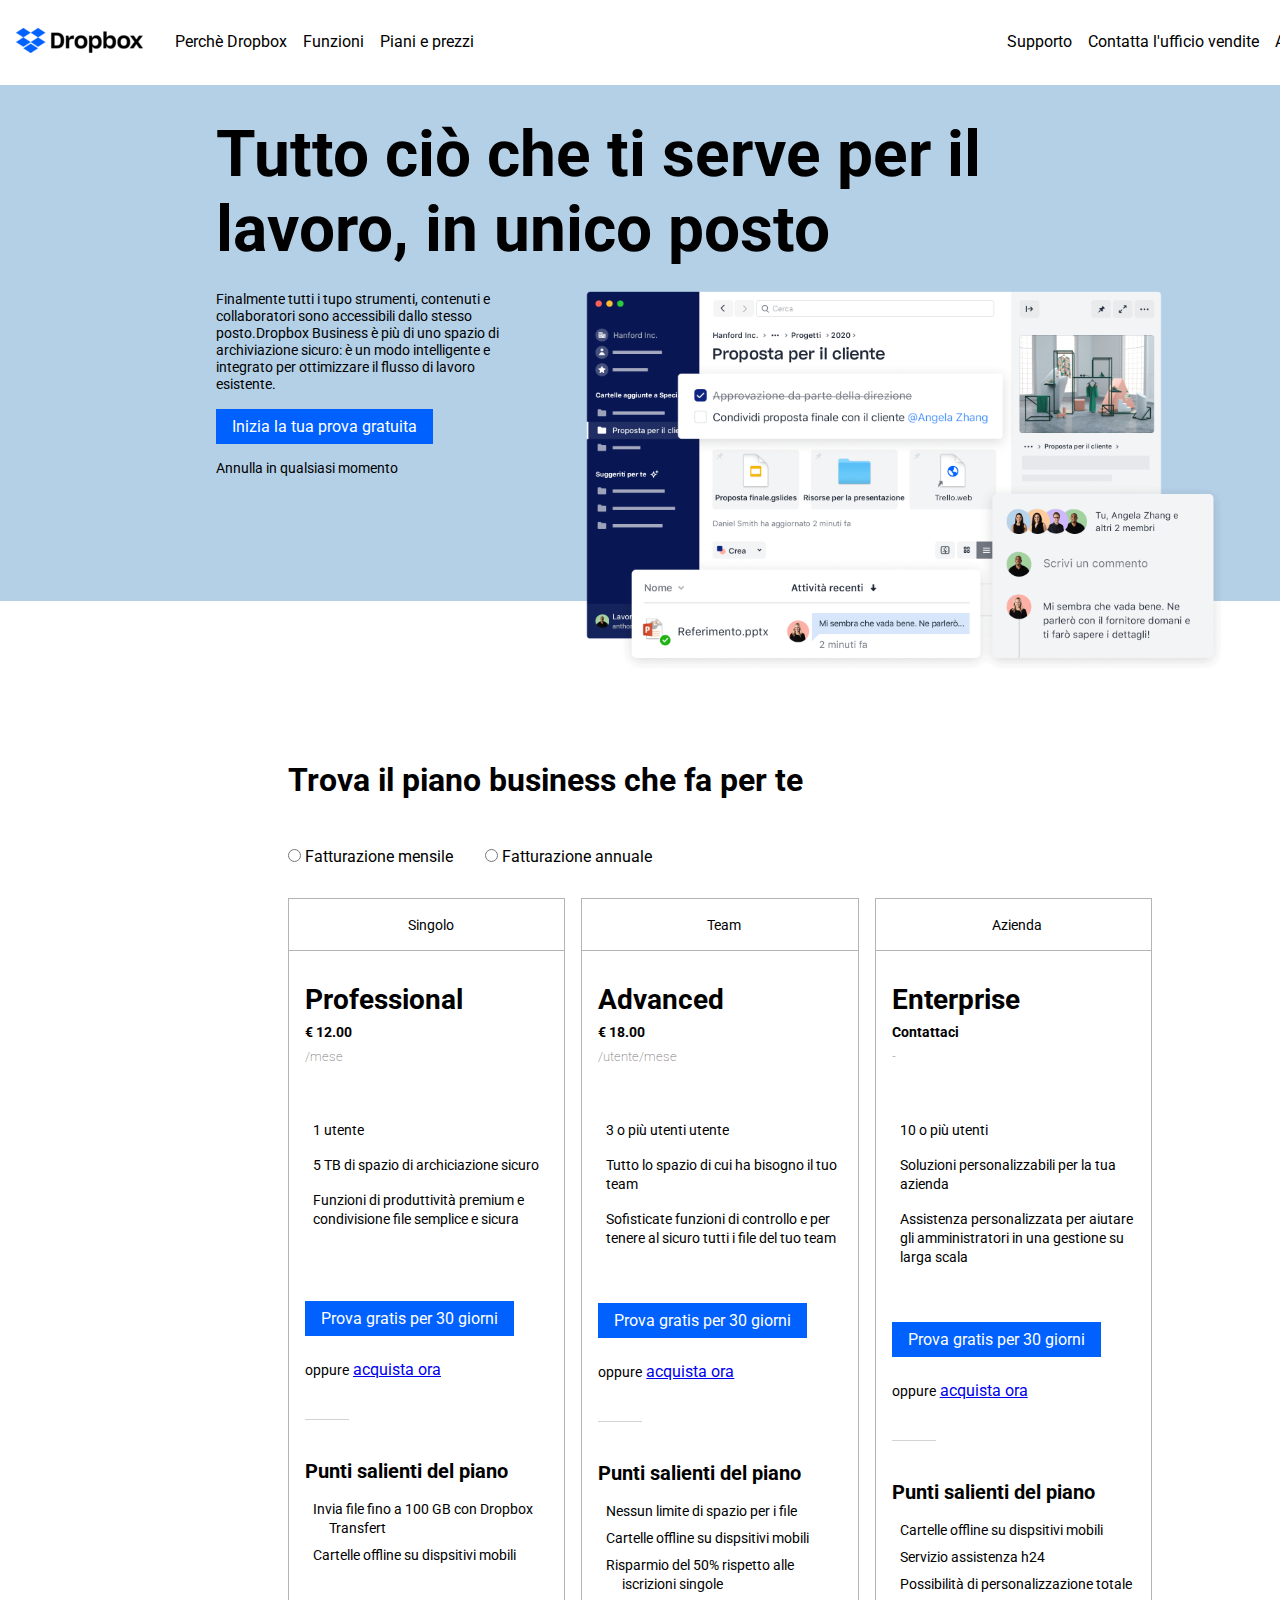
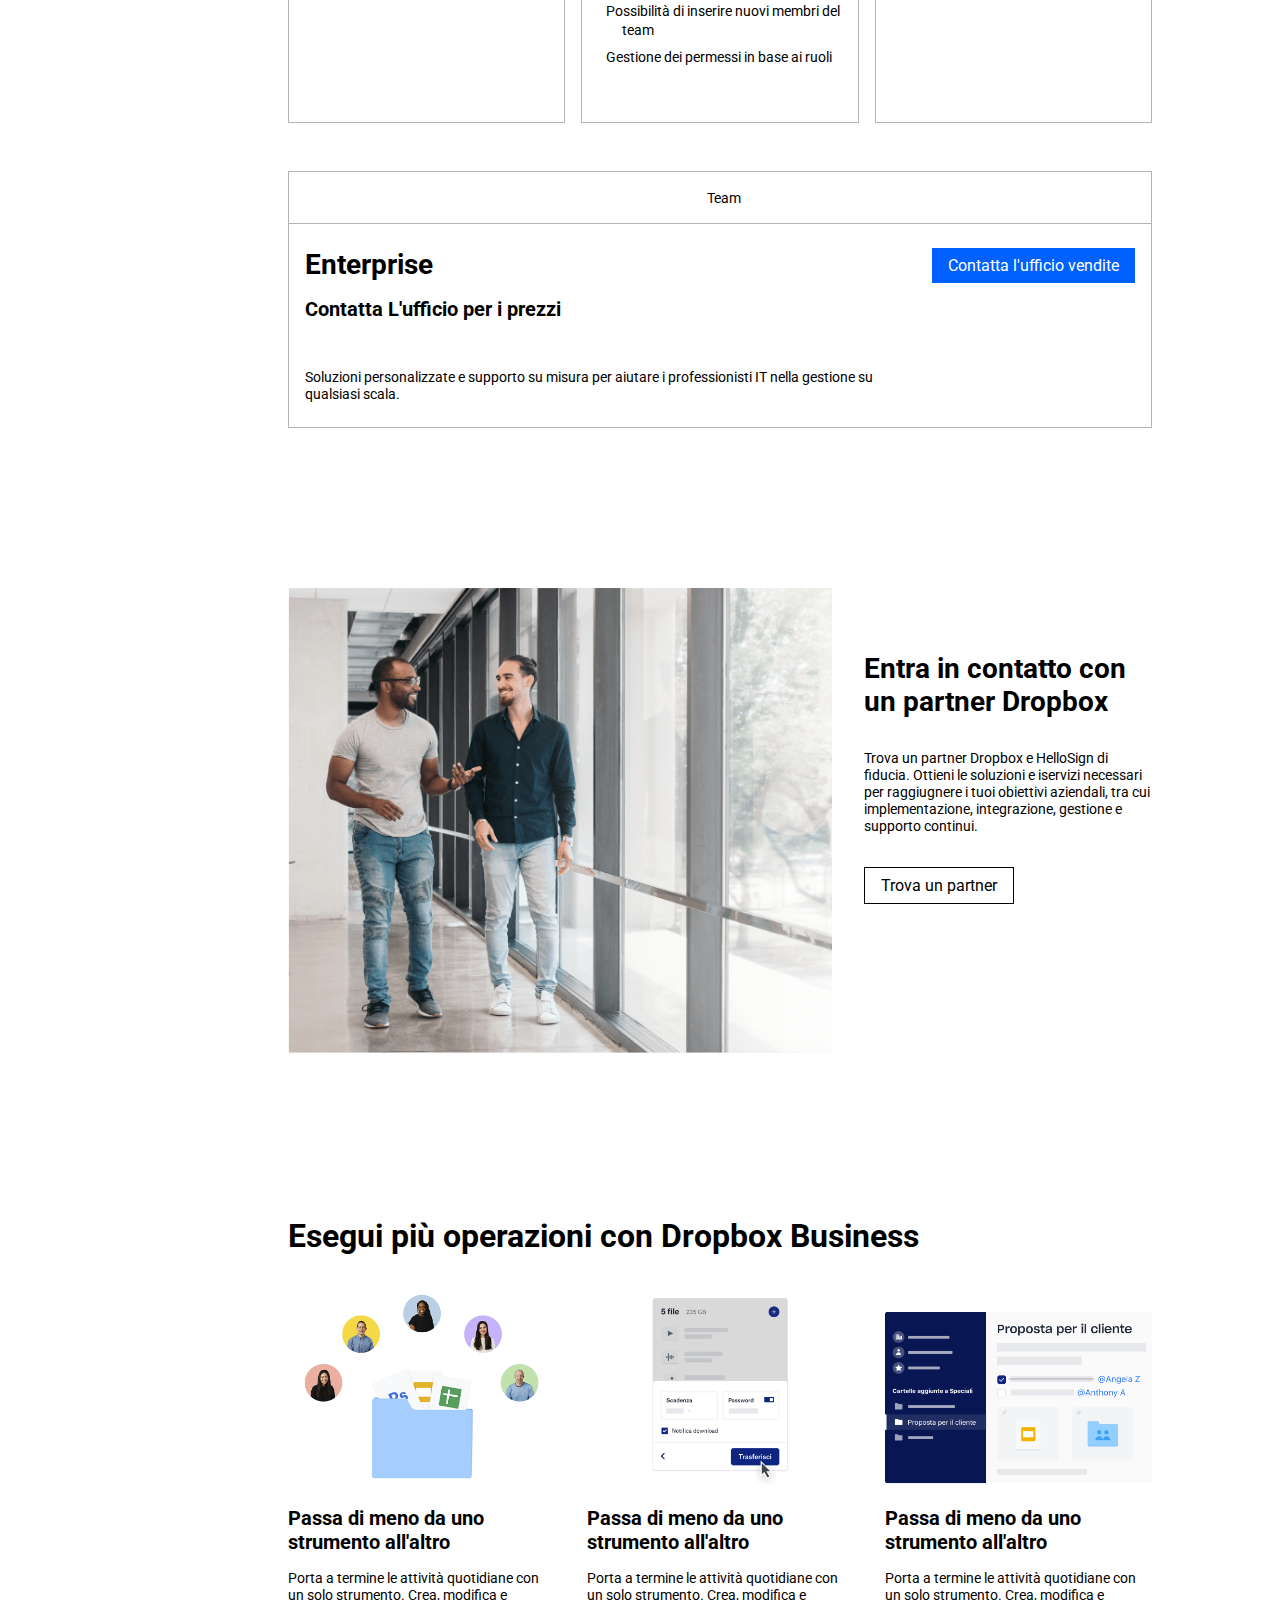
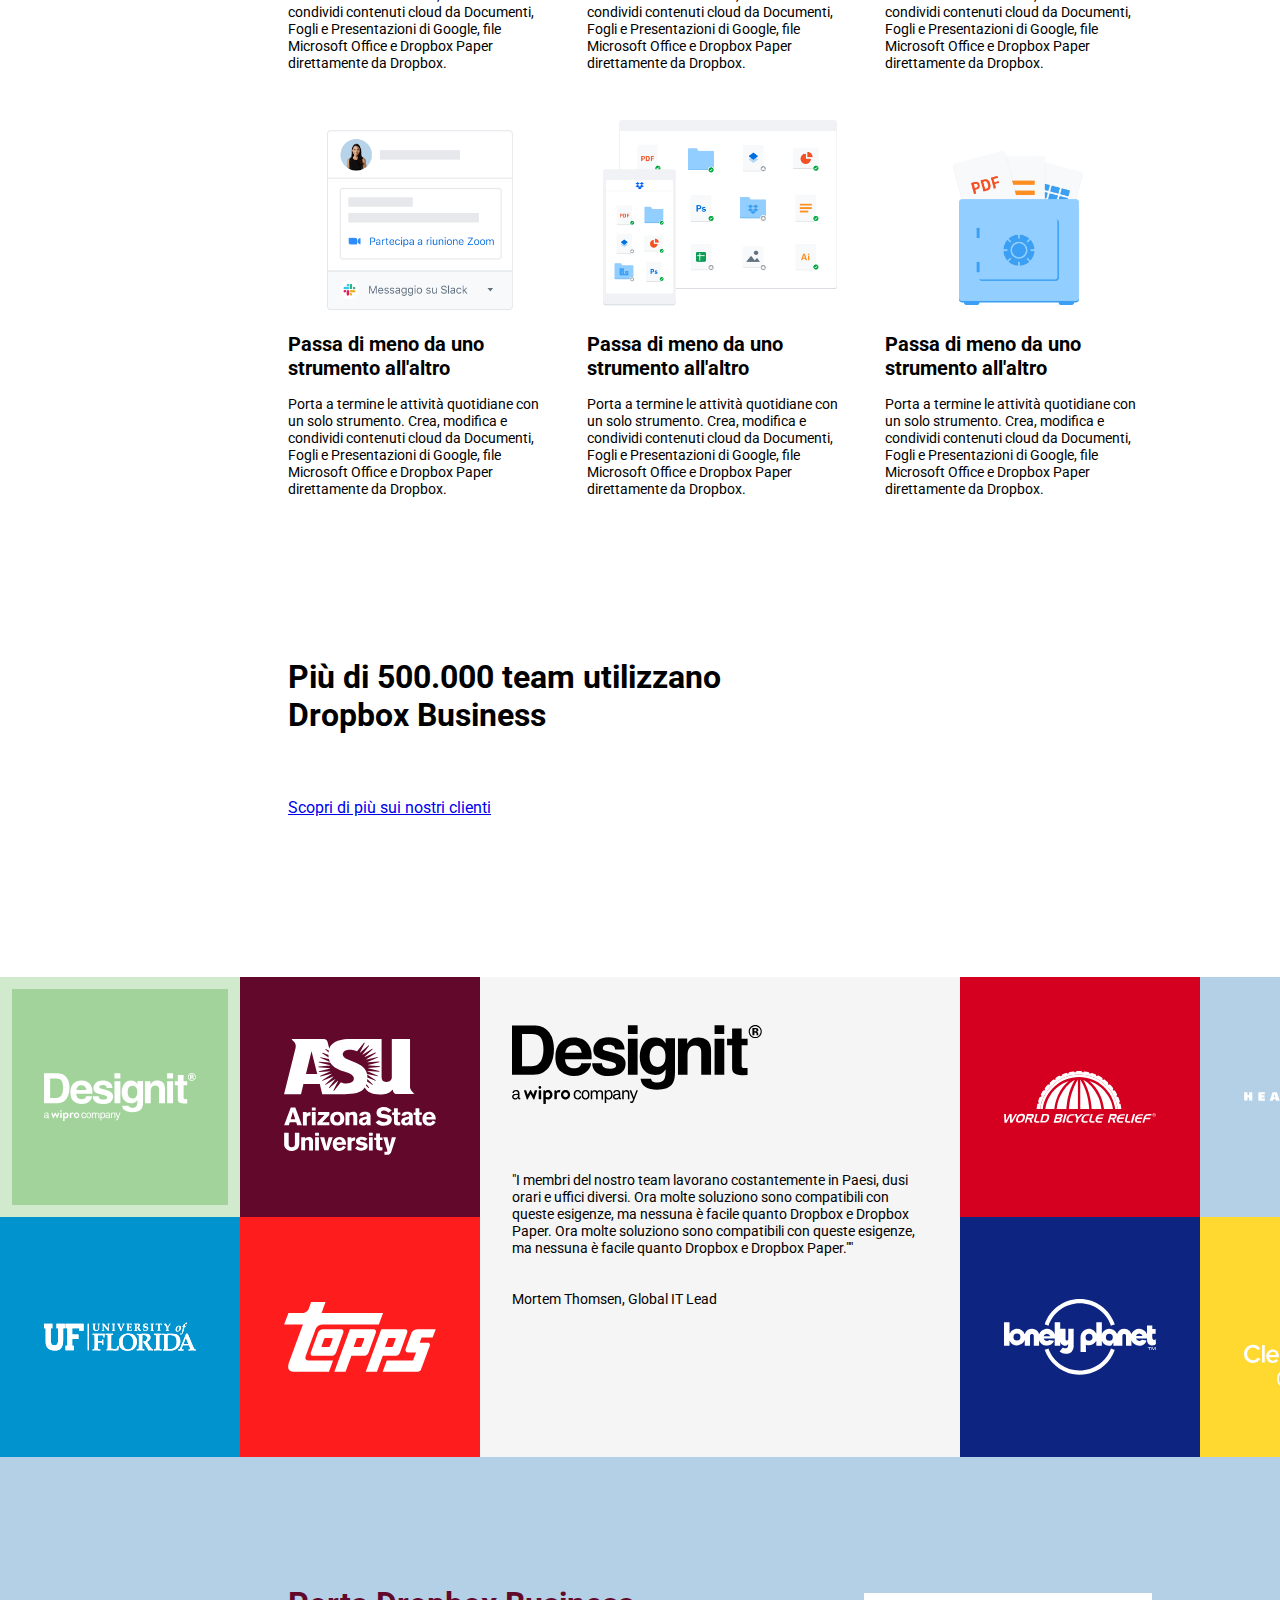
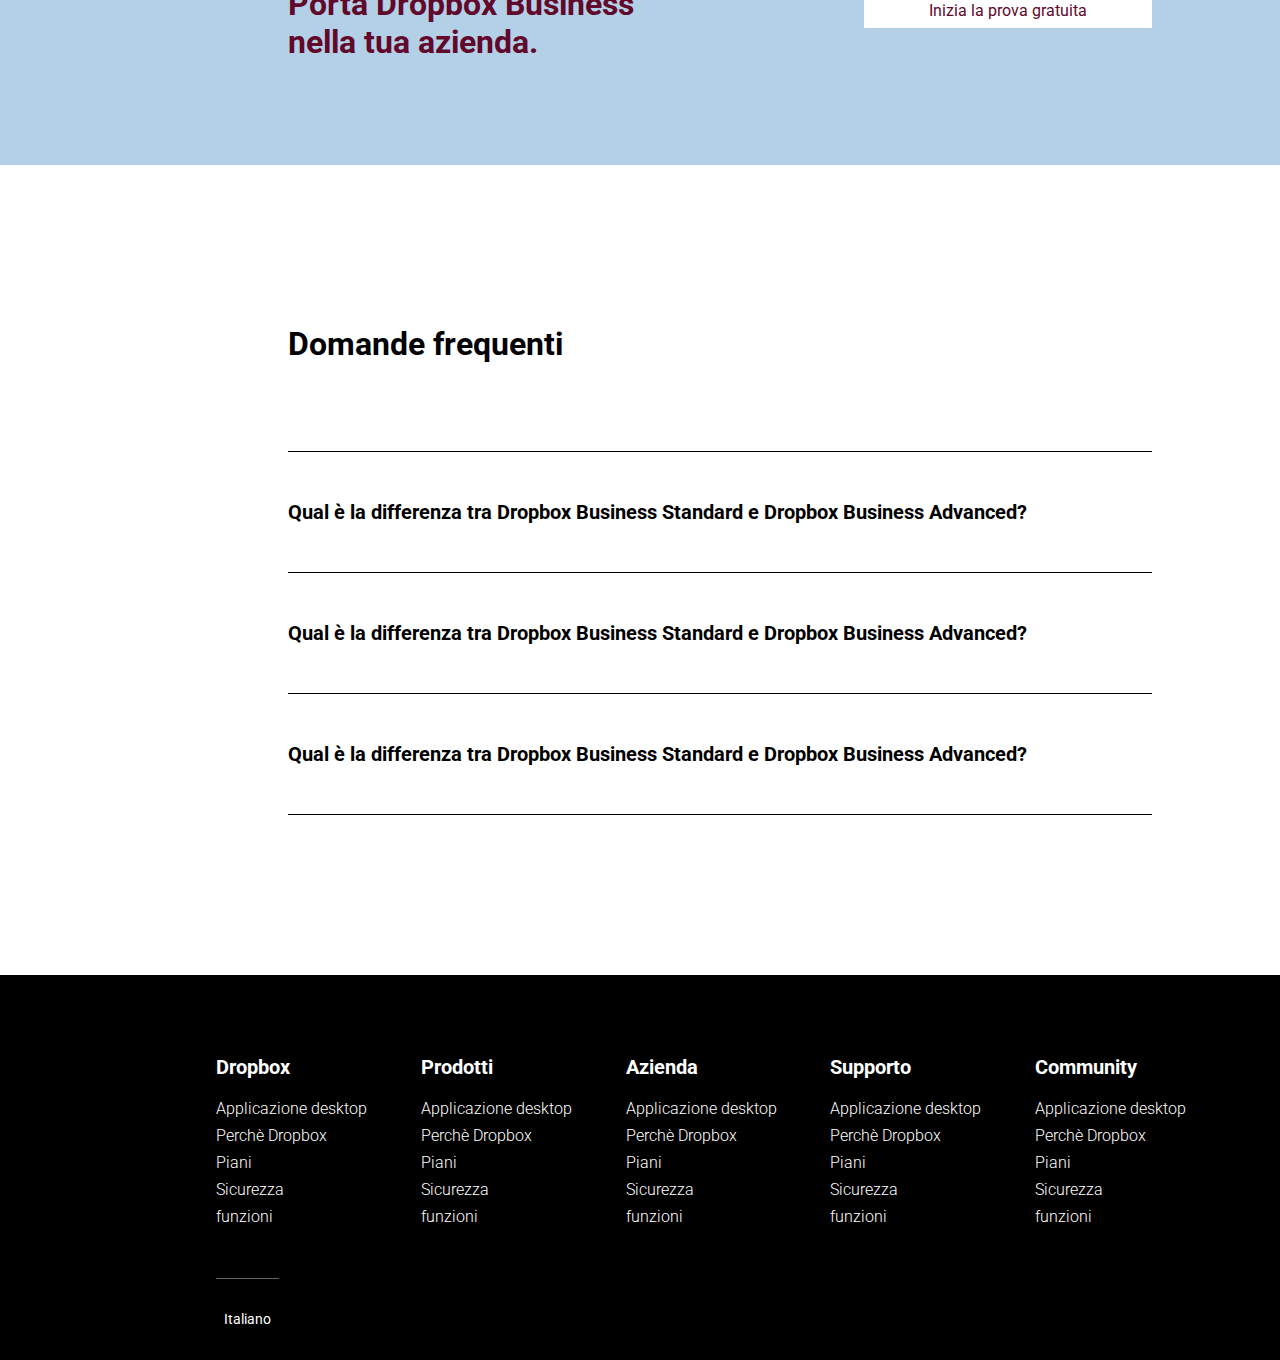
==== bonus_mediaquery/index.html @ 599f1083 "add folder media query" ====
<!DOCTYPE html>
<html lang="en">
  <head>
    <meta charset="UTF-8" />
    <meta name="viewport" content="width=device-width, initial-scale=1.0" />

    <!-- font google -->
    <link rel="preconnect" href="https://fonts.googleapis.com" />
    <link rel="preconnect" href="https://fonts.gstatic.com" crossorigin />
    <link
      href="https://fonts.googleapis.com/css2?family=Roboto:ital,wght@0,100;0,300;0,400;0,500;0,700;0,900;1,100;1,300;1,400;1,500;1,700;1,900&display=swap"
      rel="stylesheet"
    />

    <!-- font awsome -->
    <link
      rel="stylesheet"
      href="https://cdnjs.cloudflare.com/ajax/libs/font-awesome/6.6.0/css/all.min.css"
      integrity="sha512-Kc323vGBEqzTmouAECnVceyQqyqdsSiqLQISBL29aUW4U/M7pSPA/gEUZQqv1cwx4OnYxTxve5UMg5GT6L4JJg=="
      crossorigin="anonymous"
      referrerpolicy="no-referrer"
    />

    <!-- style -->
    <link rel="stylesheet" href="./style.css" />

    <title>Dropbox</title>
  </head>

  <body>
    <header id="app_header">
      <div class="row">
        <div id="left_menu" class="col-6">
          <div id="logo">
            <img src="./img/logo-small.png" alt="" />
          </div>
          <!-- /logo -->
          <nav id="left_nav">
            <ul>
              <li><a href="#">Perchè Dropbox</a></li>
              <li><a href="#">Funzioni</a></li>
              <li><a href="#">Piani e prezzi</a></li>
            </ul>
          </nav>
          <!-- /menu -->
        </div>
        <!-- /left menu -->
        <div id="right_menu" class="col-6">
          <nav id="right_nav">
            <ul>
              <li><a href="#">Supporto</a></li>
              <li><a href="#">Contatta l'ufficio vendite</a></li>
              <li><a href="#">Accedi</a></li>
            </ul>
          </nav>
          <!-- /menu -->
          <div class="button_primary start">
            <a href="#">Inizia</a>
          </div>
          <!-- /cta -->
        </div>
        <!-- /right menu -->
      </div>
    </header>
    <!-- /#app_header -->

    <main id="app_main">
      <div class="hero">
        <div class="container_70">  
          <h1>Tutto ciò che ti serve per il <br />lavoro, in unico posto</h1>
          <!-- /title -->
          <div class="row row_fix">
            <div class="column_fix col-4 flex_c">
              <p>
                Finalmente tutti i tupo strumenti, contenuti e collaboratori
                sono accessibili dallo stesso posto.Dropbox Business è più di
                uno spazio di archiviazione sicuro: è un modo intelligente e
                integrato per ottimizzare il flusso di lavoro esistente.
              </p>
              <div class="button_primary">
                <a href="#">Inizia la tua prova gratuita</a>
              </div>
              <span>Annulla in qualsiasi momento</span>
              <a href="#radio_a"><i class="fa-solid fa-arrow-down icon"></i></a>
            </div>
            <!-- /p+cta -->
            <div class="col-8">
              <img src="./img/jumbo.png" alt="" class="my-4" />
            </div>
            <!-- /img hero -->
          </div>
        </div>
      </div>
      <!-- /hero section -->

      <div class="plans py-10">
        <div class="container">
          <h2>Trova il piano business che fa per te</h2>
          <!-- /title -->
          <div class="radio" id="radio_a">
            <div>
              <input type="radio" name="choice" value="choice1" />
              <label id="choice1">Fatturazione mensile</label>
            </div>
            <div>
              <input type="radio" name="choice" value="choice2" />
              <label id="choice2">Fatturazione annuale</label>
            </div>
          </div>
          <!-- /choice -->
          <div class="row">
            <div class="column col-4 border">
              <div class="plan_name border_bottom">
                <i class="fa-solid fa-user"></i>
                <span>Singolo</span>
              </div>
              <!-- /title -->
              <div class="information flex_c px-1">
                <h3>Professional</h3>
                <span class="price_fee">€ 12.00</span>
                <span class="period_fee">/mese</span>
                <!-- /first part -->
                <div class="users">
                  <div>
                    <i class="fa-solid fa-user pr-025"></i>
                  </div>
                  <div>
                    <span>1 utente</span>
                  </div>
                </div>
                <!-- /users -->
                <div class="space">
                  <div>
                    <i class="fa-solid fa-folder pr-025"></i>
                  </div>
                  <div>
                    <span>5 TB di spazio di archiciazione sicuro</span>
                  </div>
                </div>
                <!-- /space -->
                <div class="function">
                  <div>
                    <i class="fa-solid fa-share-nodes pr-025"></i>
                  </div>
                  <div>
                    <span
                      >Funzioni di produttività premium e condivisione file
                      semplice e sicura</span
                    >
                  </div>
                </div>
                <!-- /function -->
                <div class="button_primary my-05">
                  <a href="#">Prova gratis per 30 giorni</a>
                </div>
                <!-- /cta -->
                <div>
                  <span class="border_bottom_shrt">oppure</span>
                  <a href="#">acquista ora</a>
                </div>      
                <h4>Punti salienti del piano</h4>
                <div class="list">
                  <ul>
                    <li>
                      <span>
                        <i class="fa-solid fa-check"></i>
                        Invia file fino a 100 GB con Dropbox Transfert
                      </span>
                    </li>
                    <li>
                      <span>
                        <i class="fa-solid fa-check"></i>
                        Cartelle offline su dispsitivi mobili
                      </span>
                    </li>
                  </ul>
                </div>
                <!-- /bullets point -->
              </div>
              <!-- /information -->
            </div>
            <!-- /single plan -->
            <div class="column col-4 border">
              <div class="plan_name border_bottom">
                <i class="fa-solid fa-users"></i>
                <span>Team</span>
              </div>
              <!-- /title -->
              <div class="information flex_c px-1">
                <h3>Advanced</h3>
                <span class="price_fee">€ 18.00</span>
                <span class="period_fee">/utente/mese</span>
                <!-- /first part -->
                <div class="users">
                  <div>
                    <i class="fa-solid fa-users pr-025"></i>
                  </div>
                  <div>
                    <span>3 o più utenti utente</span>
                  </div>
                </div>
                <!-- /users -->
                <div class="space">
                  <div>
                    <i class="fa-solid fa-folder pr-025"></i>
                  </div>
                  <div>
                    <span>Tutto lo spazio di cui ha bisogno il tuo team</span>
                  </div>
                </div>
                <!-- /space -->
                <div class="function">
                  <div>
                    <i class="fa-solid fa-share-nodes pr-025"></i>
                  </div>
                  <div>
                    <span>
                      Sofisticate funzioni di controllo e per tenere al sicuro
                      tutti i file del tuo team
                    </span>
                  </div>
                </div>
                <!-- /function -->
                <div class="button_primary">
                  <a href="#">Prova gratis per 30 giorni</a>
                </div>
                <!-- /cta -->
                <div>
                  <span class="border_bottom_shrt">oppure</span>
                  <a href="#">acquista ora</a>
                </div>

                <h4>Punti salienti del piano</h4>
                <div class="list">
                  <ul>
                    <li>
                      <span>
                        <i class="fa-solid fa-check"></i>
                        Nessun limite di spazio per i file
                      </span>
                    </li>
                    <li>
                      <span>
                        <i class="fa-solid fa-check"></i>
                        Cartelle offline su dispsitivi mobili
                      </span>
                    </li>
                    <li>
                      <span>
                        <i class="fa-solid fa-check"></i>
                        Risparmio del 50% rispetto alle iscrizioni singole
                      </span>
                    </li>
                    <li>
                      <span>
                        <i class="fa-solid fa-check"></i>
                        Possibilità di inserire nuovi membri del team
                      </span>
                    </li>
                    <li>
                      <span>
                        <i class="fa-solid fa-check"></i>
                        Gestione dei permessi in base ai ruoli
                      </span>
                    </li>
                  </ul>
                </div>
                <!-- /bullets point -->
              </div>
              <!-- /information -->
            </div>
            <!-- /team plan -->
            <div class="column col-4 border">
              <div class="plan_name border_bottom">
                <i class="fa-solid fa-building"></i>
                <span>Azienda</span>
              </div>
              <!-- /title -->
              <div class="information flex_c px-1">
                <h3>Enterprise</h3>
                <span class="price_fee">Contattaci</span>
                <span class="period_fee">-</span>
                <!-- /first part -->
                <div class="users">
                  <div>
                    <i class="fa-solid fa-users pr-025"></i>
                  </div>
                  <div>
                    <span>10 o più utenti</span>
                  </div>
                </div>
                <!-- /users -->
                <div class="space">
                  <div>
                    <i class="fa-solid fa-folder pr-025"></i>
                  </div>
                  <div>
                    <span>Soluzioni personalizzabili per la tua azienda</span>
                  </div>
                </div>
                <!-- /space -->
                <div class="function">
                  <div>
                    <i class="fa-solid fa-share-nodes pr-025"></i>
                  </div>
                  <div>
                    <span>
                      Assistenza personalizzata per aiutare gli amministratori
                      in una gestione su larga scala
                    </span>
                  </div>
                </div>
                <!-- /function -->
                <div class="button_primary">
                  <a href="#">Prova gratis per 30 giorni</a>
                </div>
                <!-- /cta -->
                <div>
                  <span class="border_bottom_shrt">oppure</span>
                  <a href="#">acquista ora</a>
                </div>

                <h4>Punti salienti del piano</h4>
                <div class="list">
                  <ul>
                    <li>
                      <span>
                        <i class="fa-solid fa-check"></i>
                        Cartelle offline su dispsitivi mobili
                      </span>
                    </li>
                    <li>
                      <span>
                        <i class="fa-solid fa-check"></i>
                        Servizio assistenza h24
                      </span>
                    </li>
                    <li>
                      <span>
                        <i class="fa-solid fa-check"></i>
                        Possibilità di personalizzazione totale
                      </span>
                    </li>
                  </ul>
                </div>
                <!-- /bullets point -->
              </div>
              <!-- /information -->
            </div>
            <!-- /enterprise plan -->
          </div>
          <!-- /plans -->
          <div class="personal_plan border">
            <div class="plan_name border_bottom">
              <i class="fa-solid fa-building"></i>
              <span>Team</span>
            </div>
            <div class="row">
              <div class="column col-9">
                <h3>Enterprise</h3>
                <h4>Contatta L'ufficio per i prezzi</h4>
                <p>
                  Soluzioni personalizzate e supporto su misura per aiutare i
                  professionisti IT nella gestione su qualsiasi scala.
                </p>
              </div>
              <div class="column col-3">
                <div class="button_primary">
                  <a href="#">Contatta l'ufficio vendite</a>
                </div>
              </div>
            </div>
          </div>
          <!-- /personal plan -->
        </div>
      </div>
      <!-- /plans section -->

      <div class="partner pbottom-10">
        <div class="container">
          <div class="row">
            <div class="pr-1 col-8">
              <img src="./img/partner.png" alt="" />
            </div>
            <div class="flex_c col-4">
              <h3 class="ptop-4">Entra in contatto con un partner Dropbox</h3>
              <p class="py-2">
                Trova un partner Dropbox e HelloSign di fiducia. Ottieni le
                soluzioni e iservizi necessari per raggiugnere i tuoi obiettivi
                aziendali, tra cui implementazione, integrazione, gestione e
                supporto continui.
              </p>
              <div class="button_tertiary">
                <a href="#">Trova un partner</a>
              </div>
            </div>
          </div>
        </div>
      </div>
      <!-- /cta partener section-->

      <div class="operations pbottom-10">
        <div class="container">
          <h2>Esegui più operazioni con Dropbox Business</h2>
          <div class="row">
            <div class="col-4">
              <img src="./img/business-feature-switching-tools.png" alt="" />
              <h4 class="py-05_1">Passa di meno da uno strumento all'altro</h4>
              <p>
                Porta a termine le attività quotidiane con un solo strumento.
                Crea, modifica e condividi contenuti cloud da Documenti, Fogli e
                Presentazioni di Google, file Microsoft Office e Dropbox Paper
                direttamente da Dropbox.
              </p>
            </div>
            <div class="col-4">
              <img src="./img/business-feature-send-files-it.png" alt="" />
              <h4 class="py-05_1">Passa di meno da uno strumento all'altro</h4>
              <p>
                Porta a termine le attività quotidiane con un solo strumento.
                Crea, modifica e condividi contenuti cloud da Documenti, Fogli e
                Presentazioni di Google, file Microsoft Office e Dropbox Paper
                direttamente da Dropbox.
              </p>
            </div>
            <div class="col-4">
              <img src="./img/business-feature-coordinate-it.png" alt="" />
              <h4 class="py-05_1">Passa di meno da uno strumento all'altro</h4>
              <p>
                Porta a termine le attività quotidiane con un solo strumento.
                Crea, modifica e condividi contenuti cloud da Documenti, Fogli e
                Presentazioni di Google, file Microsoft Office e Dropbox Paper
                direttamente da Dropbox.
              </p>
            </div>
          </div>
          <div class="row ptop-2">
            <div class="col-4">
              <img src="./img/business-feature-integrations-it.png" alt="" />
              <h4 class="py-05_1">Passa di meno da uno strumento all'altro</h4>
              <p>
                Porta a termine le attività quotidiane con un solo strumento.
                Crea, modifica e condividi contenuti cloud da Documenti, Fogli e
                Presentazioni di Google, file Microsoft Office e Dropbox Paper
                direttamente da Dropbox.
              </p>
            </div>
            <div class="col-4">
              <img src="./img/business-feature-multi-device.png" alt="" />
              <h4 class="py-05_1">Passa di meno da uno strumento all'altro</h4>
              <p>
                Porta a termine le attività quotidiane con un solo strumento.
                Crea, modifica e condividi contenuti cloud da Documenti, Fogli e
                Presentazioni di Google, file Microsoft Office e Dropbox Paper
                direttamente da Dropbox.
              </p>
            </div>
            <div class="col-4">
              <img src="./img/business-feature-security.png" alt="" />
              <h4 class="py-05_1">Passa di meno da uno strumento all'altro</h4>
              <p>
                Porta a termine le attività quotidiane con un solo strumento.
                Crea, modifica e condividi contenuti cloud da Documenti, Fogli e
                Presentazioni di Google, file Microsoft Office e Dropbox Paper
                direttamente da Dropbox.
              </p>
            </div>
          </div>
        </div>
      </div>
      <!-- /functions section -->

      <div class="company_partners pbottom-10">
        <div class="container pbottom-10">
          <h2 class="pbottom-4">
            Più di 500.000 team utilizzano <br />
            Dropbox Business
          </h2>
          <a href="#">Scopri di più sui nostri clienti</a>
        </div>
        <!-- /title -->
        <div class="row">
          <div class="col-4">
            <div class="row">
              <div class="col-6 light_des">
                <div class="des">
                  <img src="./img/designit.svg" alt=""/>
                </div>
              </div>
              <div class="col-6 asu">
                <img src="./img/arizona_state_university.svg" alt="" />
              </div>
            </div>
            <div class="row">
              <div class="col-6 uf">
                <img src="./img/university_of_florida.svg" alt="" />
              </div>
              <div class="col-6 topps">
                <img src="./img/topps.svg" alt="" />
              </div>
            </div>
          </div>
          <!-- /section brand left -->
          <div class="col-4 middle">
            <div class="col-12">
              <img src="./img/designit.svg" alt="" />
              <p>
                "I membri del nostro team lavorano costantemente in Paesi, dusi
                orari e uffici diversi. Ora molte soluziono sono compatibili con
                queste esigenze, ma nessuna è facile quanto Dropbox e Dropbox
                Paper. Ora molte soluziono sono compatibili con queste esigenze,
                ma nessuna è facile quanto Dropbox e Dropbox Paper.""
              </p>
              <span> Mortem Thomsen, Global IT Lead </span>
            </div>
          </div>
          <!-- /section brand center -->
          <div class="col-4">
            <div class="row">
              <div class="col-6 bic">
                <img src="./img/world_bicycle_relief.svg" alt="" />
              </div>
              <div class="col-6 hearst">
                <img src="./img/hearst_corp.svg" alt="" />
              </div>
            </div>
            <div class="row">
              <div class="col-6 lonely">
                <img src="./img/lonely_planet.svg" alt="" />
              </div>
              <div class="col-6 channel">
                <img src="./img/clear_channel.svg" alt="" />
              </div>
            </div>
          </div>
          <!-- /section brand right -->
        </div>
        <!-- /brand -->
        <div class="free_trial">
          <div class="container">
            <div class="row">
              <div class="col-8">
                <h2>
                  Porta Dropbox Business <br />
                  nella tua azienda.
                </h2>
              </div>
              <div class="col-4">
                <div class="button_secondary">
                  <a href="#">Inizia la prova gratuita</a>
                </div>
              </div>
            </div>
          </div>
        </div>
        <!-- /cta free trial -->
      </div>
      <!-- /company partners -->

      <div class="faq pbottom-10">
        <div class="container">
          <div class="row flex_c col-12">
            <div class="border_bottom_acc col-12 pbottom-4">
              <h2>Domande frequenti</h2>
            </div>
            <!-- /title section -->
            <div class="accordion border_bottom_acc py-2 col-12">
              <div class="row_question">
                <div class="question">
                  <h4>
                    Qual è la differenza tra Dropbox Business Standard e Dropbox Business Advanced?
                  </h4>
                </div>
                <div class="icon_chevron">
                  <i class="fa-solid fa-chevron-down"></i>
                  <i class="fa-solid fa-chevron-up hov"></i>
                </div>
              </div>
              <div class="row_answer">
                <p>
                  Lorem ipsum dolor sit amet consectetur adipisicing elit. Nemo facere, porro id aspernatur labore dignissimos provident quibusdam itaque repellendus inventore, nam, natus animi obcaecati illum tempore deleniti ipsa? Pariatur doloribus tempora aspernatur rem repellat nesciunt magni quaerat sit nobis, eveniet quasi quae facere enim fuga nulla optio vel eius inventore.
                </p>
              </div>
            </div>
            <!-- /question1 -->
            <div class="accordion border_bottom_acc py-2 col-12">
              <div class="row_question">
                <div class="question">
                  <h4>
                    Qual è la differenza tra Dropbox Business Standard e Dropbox Business Advanced?
                  </h4>
                </div>
                <div class="icon_chevron">
                  <i class="fa-solid fa-chevron-down"></i>
                  <i class="fa-solid fa-chevron-up hov"></i>
                </div>
              </div>
              <div class="row_answer">
                <p>
                  Lorem ipsum dolor sit amet consectetur adipisicing elit. Nemo facere, porro id aspernatur labore dignissimos provident quibusdam itaque repellendus inventore, nam, natus animi obcaecati illum tempore deleniti ipsa? Pariatur doloribus tempora aspernatur rem repellat nesciunt magni quaerat sit nobis, eveniet quasi quae facere enim fuga nulla optio vel eius inventore.
                </p>
              </div>
            </div>
            <!-- /question2 -->
            <div class="accordion border_bottom_acc py-2 col-12">
              <div class="row_question">
                <div class="question">
                  <h4>
                    Qual è la differenza tra Dropbox Business Standard e Dropbox Business Advanced?
                  </h4>
                </div>
                <div class="icon_chevron">
                  <i class="fa-solid fa-chevron-down"></i>
                  <i class="fa-solid fa-chevron-up hov"></i>
                </div>
              </div>
              <div class="row_answer">
                <p>
                  Lorem ipsum dolor sit amet consectetur adipisicing elit. Nemo facere, porro id aspernatur labore dignissimos provident quibusdam itaque repellendus inventore, nam, natus animi obcaecati illum tempore deleniti ipsa? Pariatur doloribus tempora aspernatur rem repellat nesciunt magni quaerat sit nobis, eveniet quasi quae facere enim fuga nulla optio vel eius inventore.
                </p>
              </div>
            </div>
            <!-- /question3 -->
          </div>
        </div>
      </div>
      <!-- /faq -->
    </main>
    <!-- /#app_main -->

    <footer id="app_footer">
      <div class="container_70">
        <div class="row">
          <div class="w-5">
            <div class="title">
              <h4>
                Dropbox
              </h4>
            </div>
            <div class="list_footer">
              <ul>
                <li><a href="#">Applicazione desktop</a></li>
                <li><a href="#">Perchè Dropbox</a></li>
                <li><a href="#">Piani</a></li>
                <li><a href="#">Sicurezza</a></li>
                <li><a href="#">funzioni</a></li>
              </ul>
            </div>
          </div>
          <div class="w-5">
            <div class="title">
              <h4>
                Prodotti
              </h4>
            </div>
            <div class="list_footer">
              <ul>
                <li><a href="#">Applicazione desktop</a></li>
                <li><a href="#">Perchè Dropbox</a></li>
                <li><a href="#">Piani</a></li>
                <li><a href="#">Sicurezza</a></li>
                <li><a href="#">funzioni</a></li>
              </ul>
            </div>
          </div>
          <div class="w-5">
            <div class="title">
              <h4>
                Azienda
              </h4>
            </div>
            <div class="list_footer">
              <ul>
                <li><a href="#">Applicazione desktop</a></li>
                <li><a href="#">Perchè Dropbox</a></li>
                <li><a href="#">Piani</a></li>
                <li><a href="#">Sicurezza</a></li>
                <li><a href="#">funzioni</a></li>
              </ul>
            </div>
          </div>
          <div class="w-5">
            <div class="title">
              <h4>
                Supporto
              </h4>
            </div>
            <div class="list_footer">
              <ul>
                <li><a href="#">Applicazione desktop</a></li>
                <li><a href="#">Perchè Dropbox</a></li>
                <li><a href="#">Piani</a></li>
                <li><a href="#">Sicurezza</a></li>
                <li><a href="#">funzioni</a></li>
              </ul>
            </div>
          </div>
          <div class="w-5">
            <div class="title">
              <h4>
                Community
              </h4>
            </div>
            <div class="list_footer">
              <ul>
                <li><a href="#">Applicazione desktop</a></li>
                <li><a href="#">Perchè Dropbox</a></li>
                <li><a href="#">Piani</a></li>
                <li><a href="#">Sicurezza</a></li>
                <li><a href="#">funzioni</a></li>
              </ul>
            </div>
          </div>
        </div>
        <!-- /footer info -->
        <div class="row py-2">
          <div id="language">
            <i class="fa-solid fa-earth-europe"></i>
            <span>Italiano</span>
            <i class="fa-solid fa-chevron-up"></i>
          </div>
        </div>
        <!-- /language -->
      </div>
    </footer>
    <!-- /#app_footer -->
  </body>
</html>
---- bonus_mediaquery/style.css ----
/* #region common */
* {
  margin: 0;
  padding: 0;
  box-sizing: border-box;
  font-family: "Roboto", sans-serif;
}

body {
  min-width: 1440px;
}

.container {
  width: 60%;
  margin: auto;
}

.container_70 {
  width: 70%;
  margin: auto;
}

.row_fix {
  margin: 0 -0.5rem;
}

.column_fix {
  padding: 0 0.5rem;
  gap: 1rem;
}

img {
  max-width: 100%;
}

/* #region flex */
.flex_c {
  display: flex;
  flex-direction: column;
  align-items: flex-start;
}

.flex_end {
  display: flex;
  justify-content: flex-end;
}

.row {
  display: flex;
}
/* #endregion flex */

/* #region button */
.button_primary {
  background-color: var(--cl_btn-primary);
  padding: 0.5rem 1rem;
  text-align: center;
  vertical-align: middle;

  a {
    text-decoration: none;
    color: var(--cl_txt-secondary);
  }
}

.button_secondary {
  background-color: var(--cl_btn-secondary);
  padding: 0.5rem 1rem;
  text-align: center;

  a {
    text-decoration: none;
    color: var(--cl_txt-tertiary);
  }
}

.button_tertiary {
  background-color: white;
  padding: 0.5rem 1rem;
  border: 1px solid black;
  text-align: center;

  a {
    text-decoration: none;
    color: var(--cl_txt-primary);
  }
}
/* #endregion button */

/* #region width col */
.col-3 {
  width: calc((100% / 12) * 3);
}

.col-4 {
  width: calc((100% / 12) * 4);
}

.col-6 {
  width: calc((100% / 12) * 6);
}

.col-8 {
  width: calc((100% / 12) * 8);
}

.col-9 {
  width: calc((100% / 12) * 9);
}

.col-12 {
  width: calc((100% / 12) * 12);
}

.w-5{
  width: calc(100%/5);
}
/* #endregion width col */

/* #region padding */
.ptop-4 {
  padding-top: 4rem;
}

.ptop-2 {
  padding-top: 2rem;
}

.pbottom-10 {
  padding-bottom: 10rem;
}

.pbottom-4 {
  padding-bottom: 4rem;
}

.py-05_1 {
  padding: 0.5rem 0 1rem 0;
}

.py-2 {
  padding: 2rem 0;
}

.py-10 {
  padding: 10rem 0;
}

.px-1 {
  padding: 0 1rem;
}

.pr-025 {
  padding-right: 0.25rem;
}

.pr-1 {
  padding-right: 2rem;
}
/* #endregion padding */

/* #region txt size */
h1 {
  font-size: 4rem;
  font-weight: bolder;
  padding-bottom: 1.5rem;
}

h2 {
  font-size: 2rem;
  font-weight: bolder;
  padding-bottom: 1.5rem;
}

h3 {
  font-size: 1.75rem;
  font-weight: bolder;
}

h4 {
  font-size: 1.25rem;
  font-weight: bolder;
}

p,
span {
  font-size: 0.9rem;
  font-weight: 400;
}
/* #endregion txt size */

/* #region border */
.border {
  border: 1px solid rgb(180, 180, 180);
}

.border_bottom {
  border-bottom: 1px solid rgb(180, 180, 180);
}

.border_bottom_acc {
  border-bottom: 1px solid rgb(0, 0, 0);
}
/* #endregion border */

/* #region root color */
:root {
  --bg-primary: #ffffff;
  --bg-secondary: #b4d0e7;
  --bg-tertiary: #000000;
  --cl_txt-primary: #000000;
  --cl_txt-secondary: #ffffff;
  --cl_txt-tertiary: #61082b;
  --bg_prtn-lonelyplanet: #0d2481;
  --bg_prtn-hearst: #b4d0e7;
  --bg_prtn-clearchannel: #ffd830;
  --bg_prtn-worldbicycle: #d5001f;
  --bg_prtn-topps: #ff1c1c;
  --bg_prtn-ASU: #61082b;
  --bg_prtn-UFflorida: #0093ce;
  --bg_prtn-Designit: #a2d39b;
  --bg_prtn-lh_Designit: #D1E9CD;
  --bg_prtn-Designit_lg: #f5f5f5;
  --cl_btn-secondary: #ffffff;
  --cl_btn-primary: #0061ff;
  --cl-icon: #000000;
}
/* #endregion root color */

/* #endregion common */

/* #region header */
#app_header {
  max-width: 100%;
  background-color: var(--bg-primary);

  .row {
    max-width: 100%;
    display: flex;
    align-items: center;
    flex-direction: row;
    justify-content: space-between;

  }
}

#left_menu, #right_menu {
  display: flex;
  align-items: center;
  gap: 0.5rem;

  nav ul {
    display: flex;
    list-style: none;
    

    li {
      padding: 2rem 0;
    }

    li > a {
      text-decoration: none;
      color: var(--cl_txt-primary);
      padding: 0 0.5rem;
    }
  }
}

#left_menu {
  justify-content: flex-start;
  align-items: center;
  padding-left: 1rem;

  #logo {
    margin-right: 1rem;

    /* img{
      padding: 1.5rem 0;
    } */
  }
}

#right_menu {
  justify-content: flex-end;
  padding-right: 1rem;

  .start {
    margin-left: 1rem;
  }
}

/* #endregion header */

/* #region main */

/* #region hero */
#app_main > .hero {
  padding-top: 2rem;
  background-color: var(--bg-secondary);
}

.my-4 {
  margin-bottom: -4.5rem;
}

.icon {
  position: relative;
  bottom: -3rem;
  color: var(--cl-icon);
  font-size: 2rem;
  font-weight: bolder;
}
/* #endregion hero */

/* #region plans */
.radio {
  display: flex;
  gap: 2rem;
  justify-content: flex-start;
  align-items: center;
  padding: 1.5rem 0 2rem 0;
}

.plans .row {
  gap: 1rem;
}

.plan_name {
  text-align: center;
  padding: 1rem;

  i {
    padding-right: 0.5rem;
  }
}

.information {
  h3 {
    padding: 2rem 0 0.5rem 0;
  }

  .price_fee {
    font-weight: bold;
    padding: 0 0 0.5rem 0;
  }

  .period_fee {
    font-size: 0.8rem;
    font-weight: 200;
    color: gray;
    padding-bottom: 3rem;
  }
  .users,
  .space,
  .function {
    padding: 0.5rem 0;
    display: flex;
    gap: 0.25rem;
  }

  .button_primary {
    margin-top: 3rem;
    margin-bottom: 1.5rem;
  }

  .my-05 {
    margin-top: 4.1rem;
  }

  h4 {
    padding: 5rem 0 1rem 0;
  }

  .border_bottom_shrt {
    padding-bottom: 2.5rem;
    border-bottom: 1px solid lightgray;
  }
}

.list {
  padding-bottom: 3rem;

  ul {
    list-style: none;
    margin-left: 1.5rem;
  }

  li {
    padding-bottom: 0.5rem;
    i {
      font-size: 1rem;
      font-weight: bolder;
      padding-right: 0.5rem;
      margin-left: -1.5rem;
      color: var(--cl_btn-primary);
    }
  }
}

.personal_plan {
  margin-top: 3rem;

  .row {
    padding: 1.5rem 1rem;

    .column {
      h3 {
        padding-bottom: 1rem;
      }
      h4 {
        padding-bottom: 3rem;
      }
    }
  }
}
/* #endregion plans */

/* #region operations */
.operations {
  .row {
    gap: 2rem;
  }
}
/* #endregion operations */

/* #region company_partners */
.col-4 > .row {
  display: flex;
  justify-content: center;
  align-items: center;
  vertical-align: middle;

  .col-6 {
    padding: 0.75rem;
  }

  .light_des{
    background-color: var(--bg_prtn-lh_Designit);
  }

  img {
    padding: 2rem;
    filter: brightness(0) saturate(100%) invert(99%) sepia(99%) saturate(2%)
      hue-rotate(358deg) brightness(116%) contrast(100%);
  }

  .des {
    display: flex;
    justify-content: center;
    align-items: center;
    background-color: var(--bg_prtn-Designit);
    aspect-ratio: 1/1;
  }

  .asu {
    display: flex;
    justify-content: center;
    align-items: center;
    background-color: var(--bg_prtn-ASU);
    aspect-ratio: 1/1;
  }

  .uf {
    display: flex;
    justify-content: center;
    align-items: center;
    background-color: var(--bg_prtn-UFflorida);
    aspect-ratio: 1/1;
  }

  .topps {
    display: flex;
    justify-content: center;
    align-items: center;
    background-color: var(--bg_prtn-topps);
    aspect-ratio: 1/1;
  }

  .bic {
    display: flex;
    justify-content: center;
    align-items: center;
    background-color: var(--bg_prtn-worldbicycle);
    aspect-ratio: 1/1;
  }

  .hearst {
    display: flex;
    justify-content: center;
    align-items: center;
    background-color: var(--bg_prtn-hearst);
    aspect-ratio: 1/1;
  }

  .lonely {
    display: flex;
    justify-content: center;
    align-items: center;
    background-color: var(--bg_prtn-lonelyplanet);
    aspect-ratio: 1/1;
  }

  .channel {
    display: flex;
    justify-content: center;
    align-items: center;
    background-color: var(--bg_prtn-clearchannel);
    aspect-ratio: 1/1;
  }
}

.row {
  .middle {
    background-color: var(--bg_prtn-Designit_lg);

    .col-12 {
      padding: 3rem 2rem 3rem 2rem;

      p {
        padding: 2rem 0;
      }
    }

    img {
      color: var(--cl_txt-primary);
      width: 250px;
      padding-bottom: 2rem;
    }
  }
}

.free_trial {
  background-color: var(--bg-secondary);
  color: var(--cl_txt-tertiary);
  padding: 5rem 0;

  .row {
    display: flex;
    justify-content: space-between;
    align-items: center;

    h2 {
      padding-top: 3rem;
    }
  }
}

/* #endregion company_parteners */

/* #region faq */
  .row_question{
    display: flex;
    justify-content: space-between;
    align-items: center;
    padding: 1rem 0;

    i{
      font-weight: bolder;
      color: var(--cl_txt-primary);
      padding-right: 1rem;
    }
  }

  .row_answer{
    p{
      font-size: 1rem;
      font-weight: 500;
    }
  }

/* #endregion accordion */

/* #endregion main*/

/* #region footer */
  #app_footer{
    background-color: var(--bg-tertiary);
  }

  .container_70>.row{
    gap: 1rem;

    #language{
      color: var(--cl_txt-secondary);
      padding-top: 2rem;
      display: flex;
      justify-content: flex-start;
      align-items: center;
      gap: 0.5rem;
      border-top: 1px solid rgba(255, 255, 255, 0.385);

      .fa-chevron-up{
        font-size: 0.5rem;
      }
    } 
  }

  .title{
    padding-top: 5rem;
    color: var(--cl_txt-secondary);
  }

  .list_footer{
    padding: 1rem 0;
    ul{
      list-style: none;

      li{
        padding: 0.25rem 0;
      }

      li>a{
        font-size: 1rem;
        font-weight: 300;
        color: var(--cl_txt-secondary);
        text-decoration: none;
      }
    }
  }
/* #endregion footer */

/* #region bonus */

  /* hover accordion */
  .hov, .row_answer{
    display: none;
  }

  .accordion:hover{
    .fa-chevron-up, .row_answer{
      display: inline-block;
    }
    .fa-chevron-down{
      display: none;
    }
  }

  /* hover nav */
  nav li{
    border-bottom: 2px solid white;
  }

  nav li:hover {
  border-bottom: 2px solid #000000;
  }

  /* button bonus */
  .button_primary:hover , .button_secondary:hover{
    filter: brightness(1.3);
  }

  .button_tertiary:hover{
    background-color: var(--bg-tertiary);
    border: none;
    a{
      color: var(--cl_txt-secondary);
    }
  }
/* #endregion bonus */
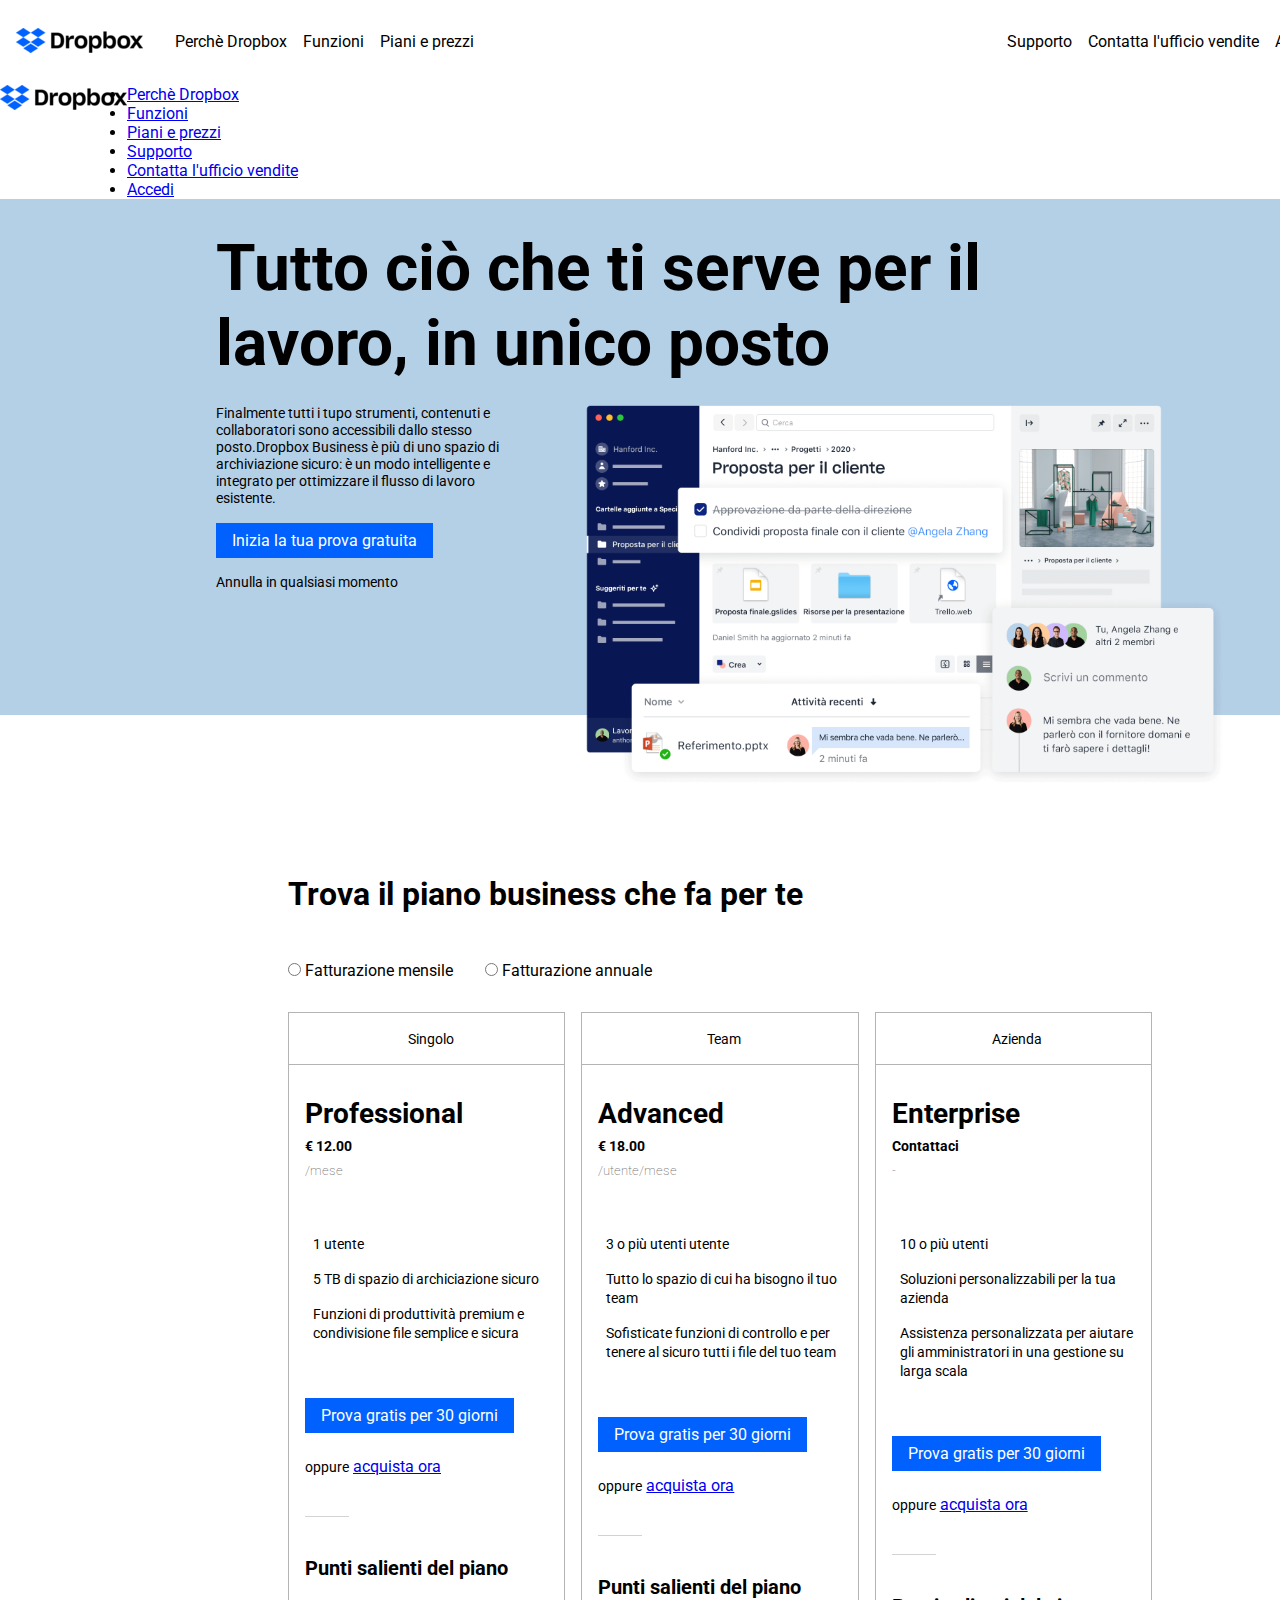
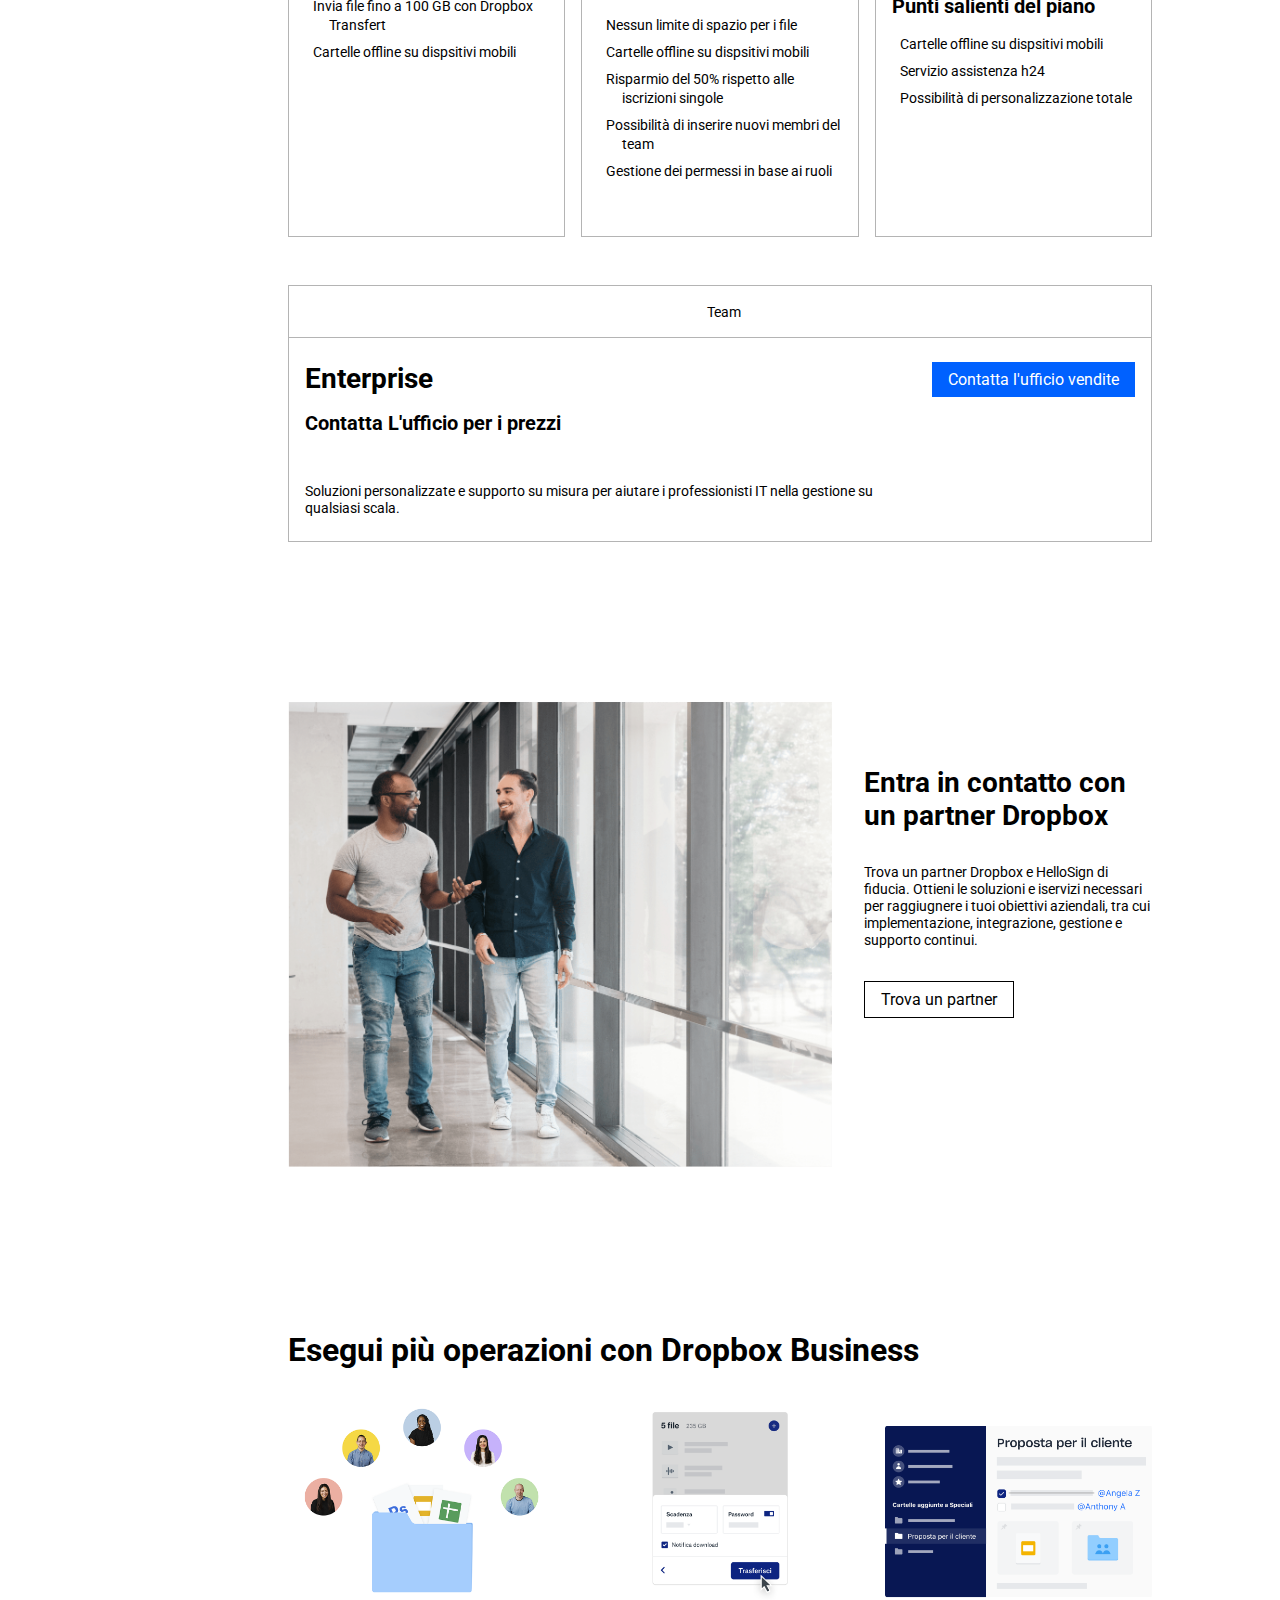
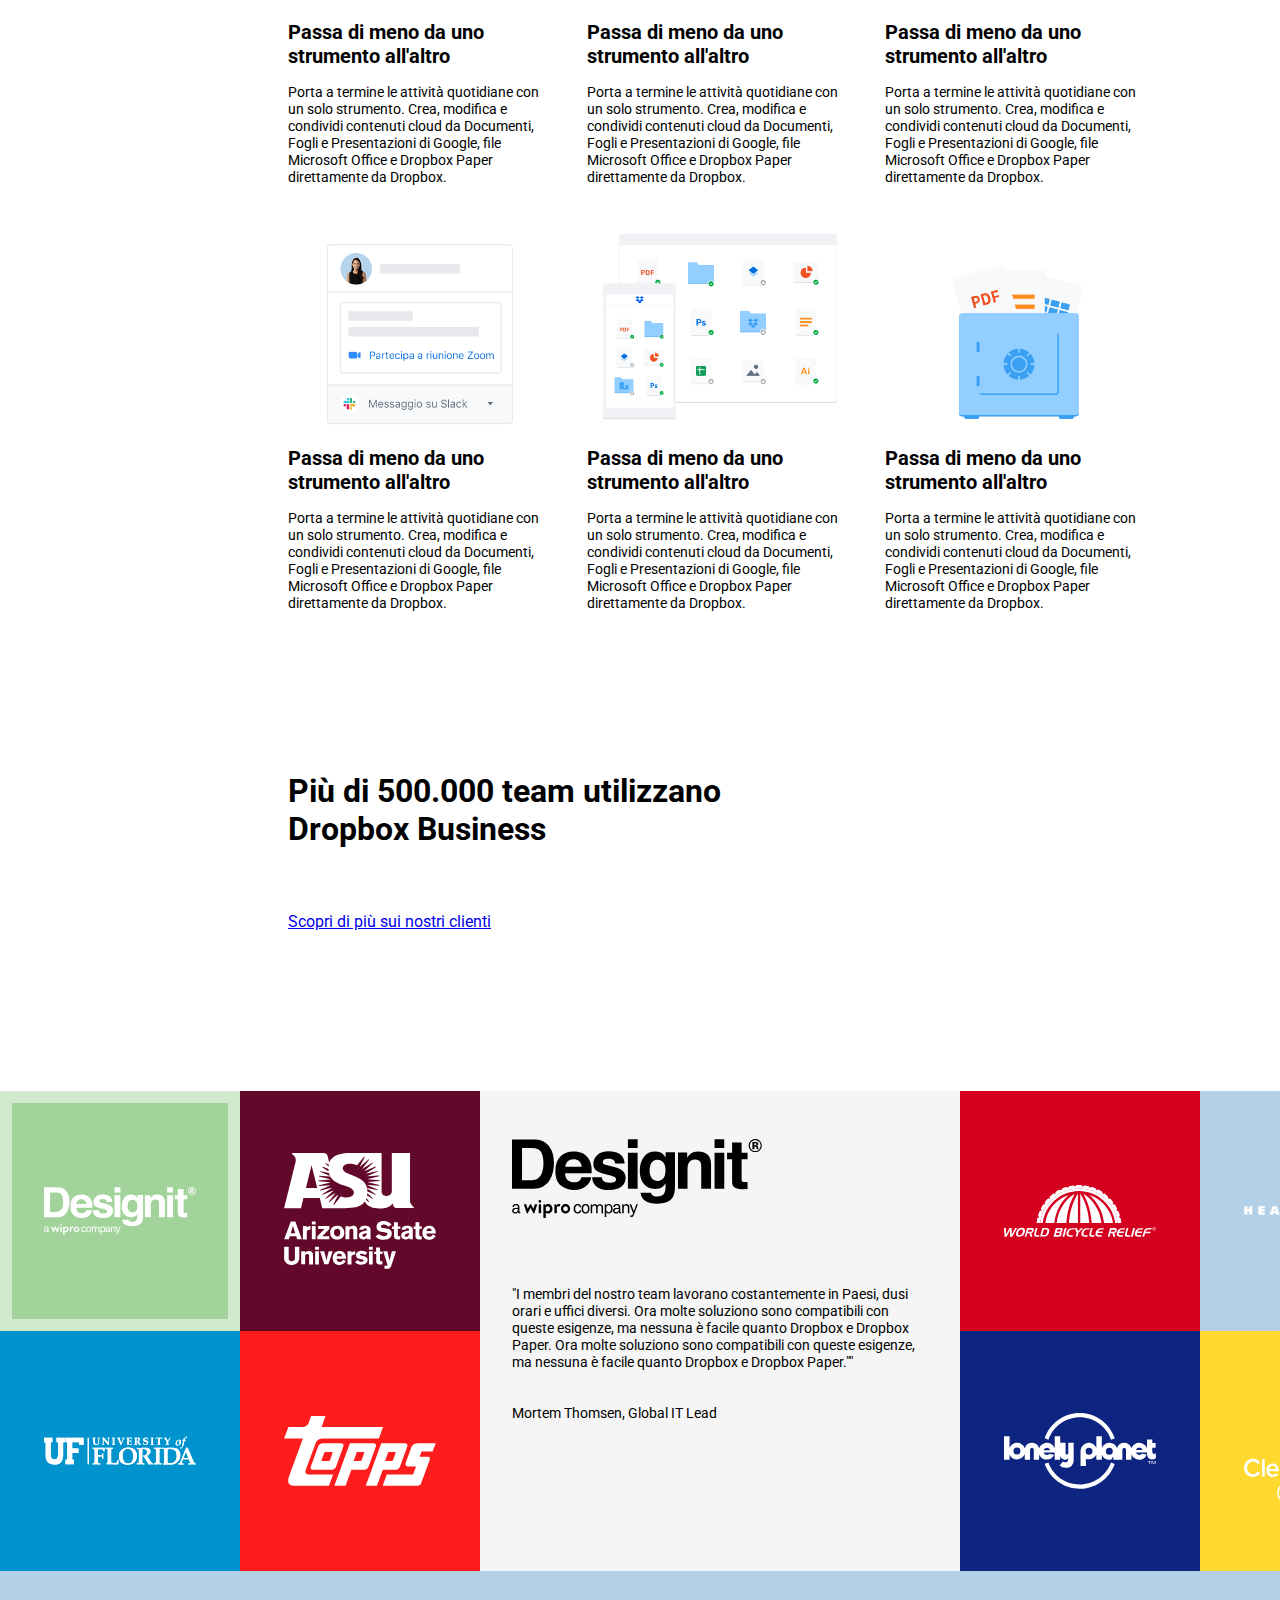
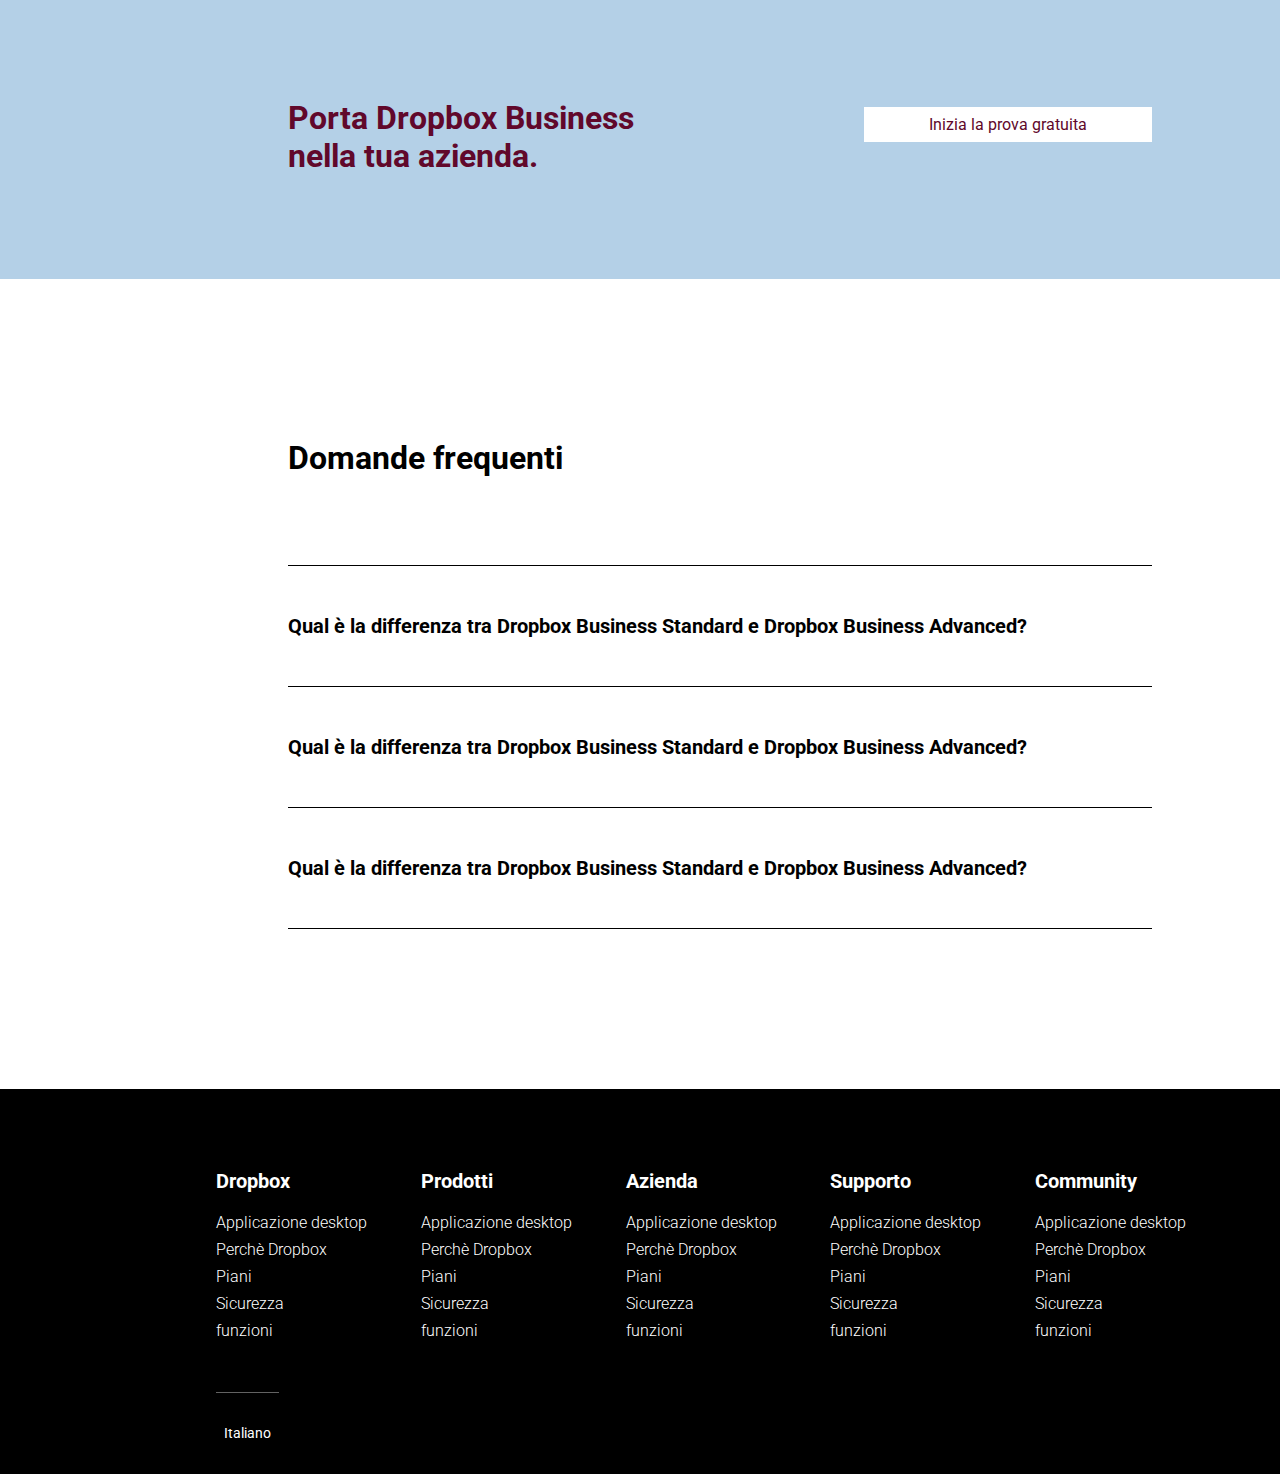
==== commit f28d1c4e: "add an hamburger menu" ====
--- a/bonus_mediaquery/index.html
+++ b/bonus_mediaquery/index.html
@@ -62,6 +62,26 @@
         <!-- /right menu -->
       </div>
     </header>
+    <header id="app_header_mobile">
+      <div class="row">
+        <div class="logo">
+          <img src="./img/logo-small.png" alt="">
+        </div>
+        <div id="hamburger_menu">
+          <i class="fa-solid fa-bars"></i>
+          <div class="menu_list">
+            <ul>
+              <li><a href="#">Perchè Dropbox</a></li>
+              <li><a href="#">Funzioni</a></li>
+              <li><a href="#">Piani e prezzi</a></li>
+              <li><a href="#">Supporto</a></li>
+              <li><a href="#">Contatta l'ufficio vendite</a></li>
+              <li><a href="#">Accedi</a></li>
+            </ul>
+          </div>
+        </div>
+      </div>
+    </header>
     <!-- /#app_header -->
 
     <main id="app_main">
@@ -150,7 +170,7 @@
                   </div>
                 </div>
                 <!-- /function -->
-                <div class="button_primary my-05">
+                <div class="button_primary">
                   <a href="#">Prova gratis per 30 giorni</a>
                 </div>
                 <!-- /cta -->
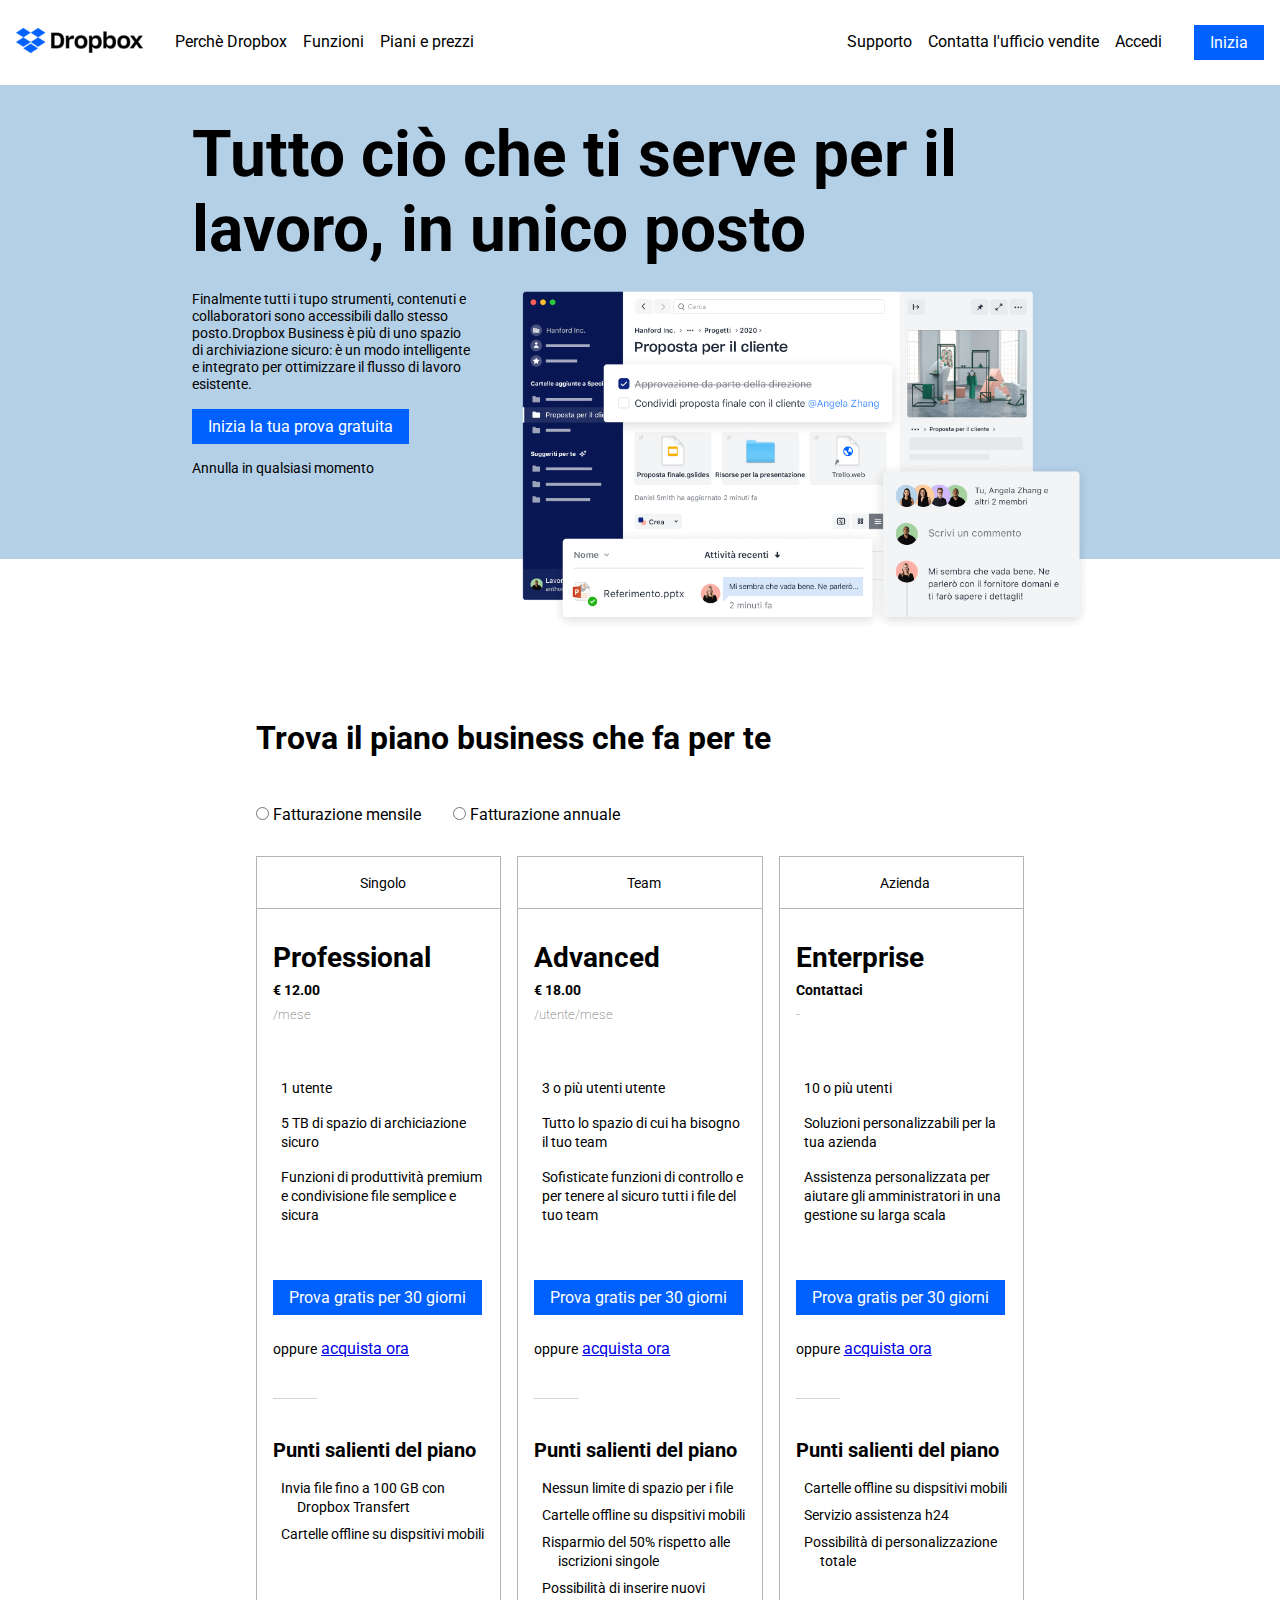
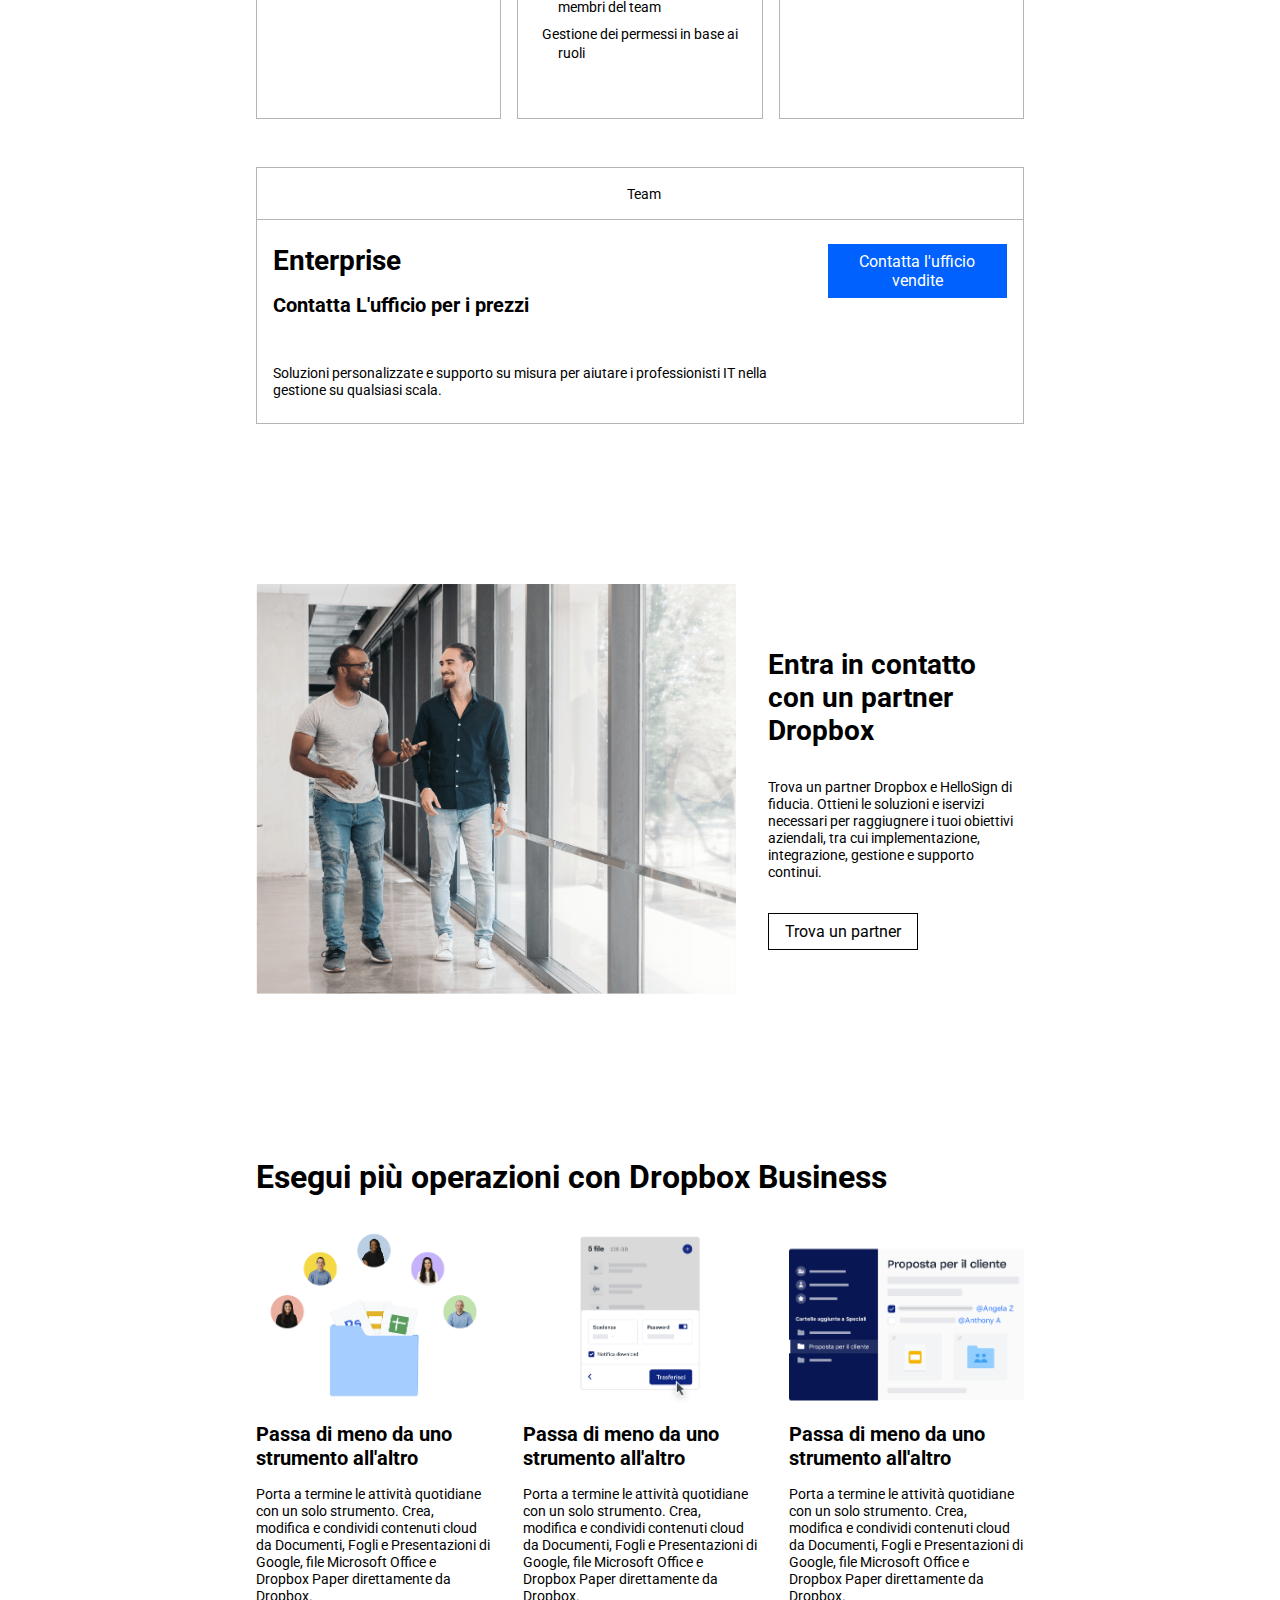
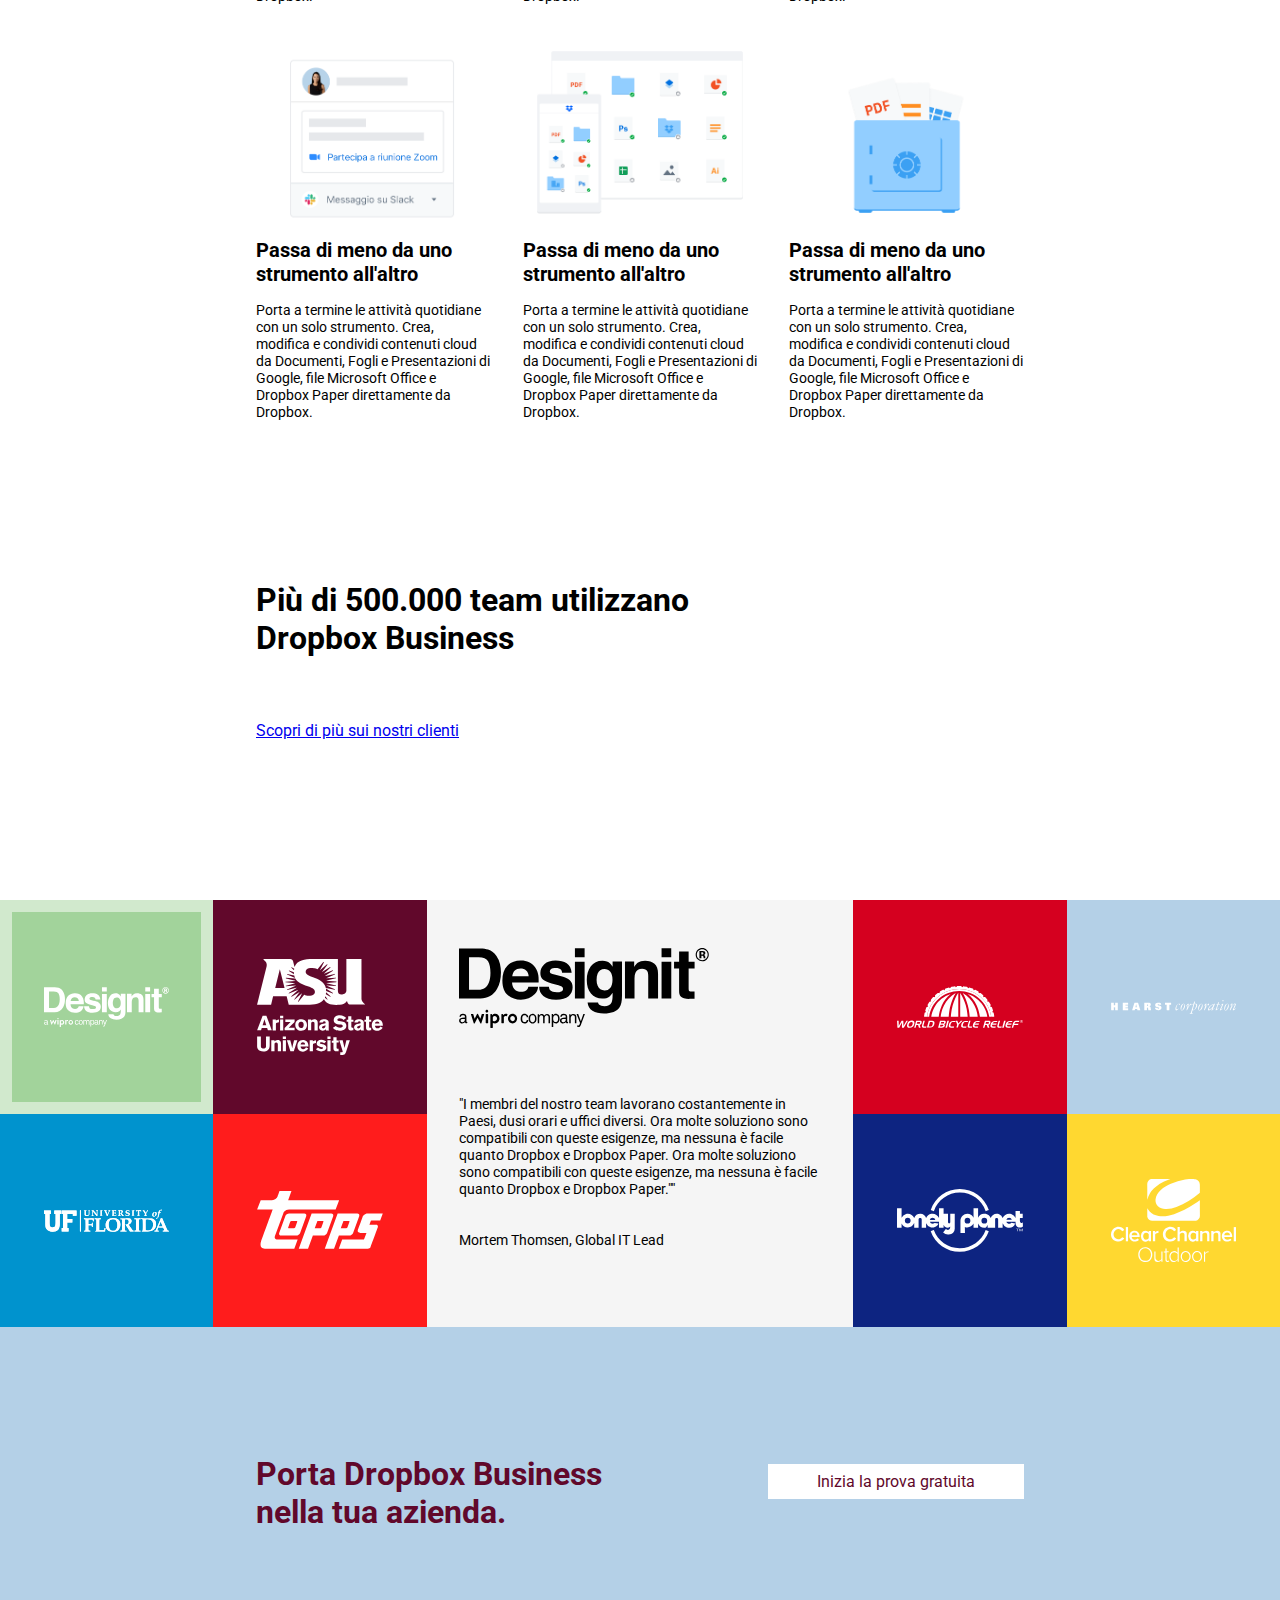
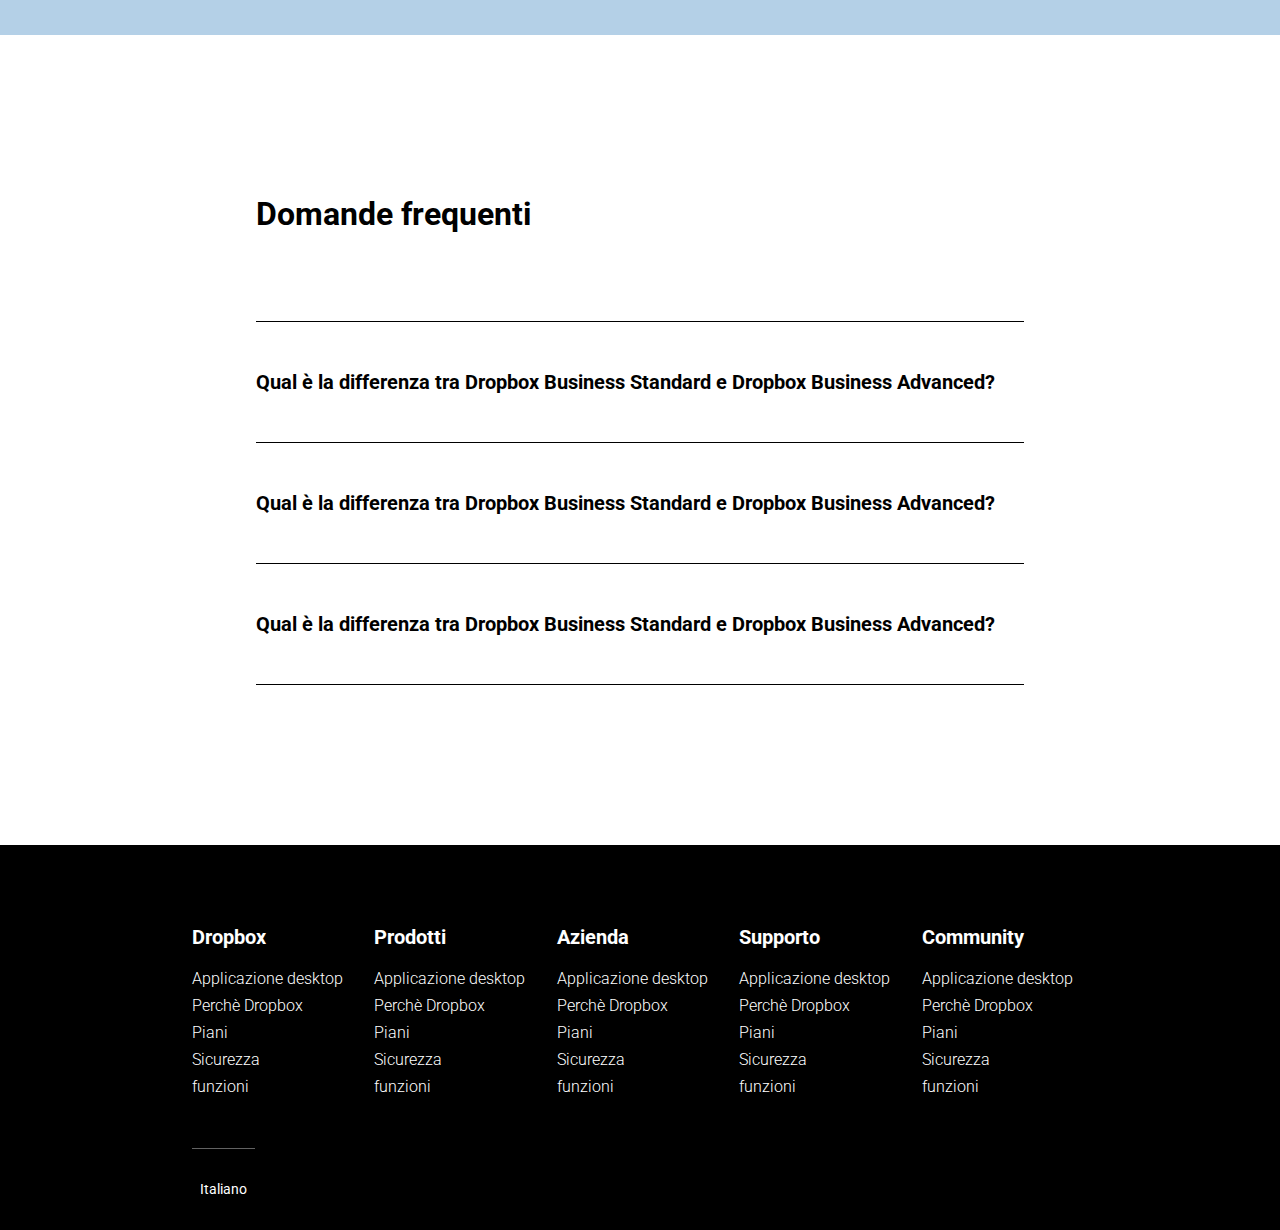
==== commit ef78c552: "fix hero section for mobile" ====
--- a/bonus_mediaquery/index.html
+++ b/bonus_mediaquery/index.html
@@ -63,13 +63,13 @@
       </div>
     </header>
     <header id="app_header_mobile">
-      <div class="row">
+      <div class="row box_shadow">
         <div class="logo">
           <img src="./img/logo-small.png" alt="">
         </div>
         <div id="hamburger_menu">
           <i class="fa-solid fa-bars"></i>
-          <div class="menu_list">
+          <div class="menu_list box_shadow">
             <ul>
               <li><a href="#">Perchè Dropbox</a></li>
               <li><a href="#">Funzioni</a></li>
@@ -86,11 +86,11 @@
 
     <main id="app_main">
       <div class="hero">
-        <div class="container_70">  
-          <h1>Tutto ciò che ti serve per il <br />lavoro, in unico posto</h1>
+        <div class="container_70 container_90">  
+          <h1>Tutto ciò che ti serve per il <br> lavoro, in unico posto</h1>
           <!-- /title -->
           <div class="row row_fix">
-            <div class="column_fix col-4 flex_c">
+            <div class="column_fix col-4 flex_c col-12_sm">
               <p>
                 Finalmente tutti i tupo strumenti, contenuti e collaboratori
                 sono accessibili dallo stesso posto.Dropbox Business è più di
@@ -101,10 +101,10 @@
                 <a href="#">Inizia la tua prova gratuita</a>
               </div>
               <span>Annulla in qualsiasi momento</span>
-              <a href="#radio_a"><i class="fa-solid fa-arrow-down icon"></i></a>
+              <a class="align-self-end" href="#radio_a"><i class="fa-solid fa-arrow-down icon"></i></a>
             </div>
             <!-- /p+cta -->
-            <div class="col-8">
+            <div class="hero_mobile col-8">
               <img src="./img/jumbo.png" alt="" class="my-4" />
             </div>
             <!-- /img hero -->
@@ -113,8 +113,8 @@
       </div>
       <!-- /hero section -->
 
-      <div class="plans py-10">
-        <div class="container">
+      <div class="plans py-10 py-3">
+        <div class="container container_90">
           <h2>Trova il piano business che fa per te</h2>
           <!-- /title -->
           <div class="radio" id="radio_a">
@@ -397,7 +397,7 @@
       <!-- /plans section -->
 
       <div class="partner pbottom-10">
-        <div class="container">
+        <div class="container container_90">
           <div class="row">
             <div class="pr-1 col-8">
               <img src="./img/partner.png" alt="" />
@@ -420,7 +420,7 @@
       <!-- /cta partener section-->
 
       <div class="operations pbottom-10">
-        <div class="container">
+        <div class="container container_90">
           <h2>Esegui più operazioni con Dropbox Business</h2>
           <div class="row">
             <div class="col-4">
@@ -491,7 +491,7 @@
       <!-- /functions section -->
 
       <div class="company_partners pbottom-10">
-        <div class="container pbottom-10">
+        <div class="container pbottom-10 container_90">
           <h2 class="pbottom-4">
             Più di 500.000 team utilizzano <br />
             Dropbox Business
@@ -578,7 +578,7 @@
       <!-- /company partners -->
 
       <div class="faq pbottom-10">
-        <div class="container">
+        <div class="container container_90">
           <div class="row flex_c col-12">
             <div class="border_bottom_acc col-12 pbottom-4">
               <h2>Domande frequenti</h2>
--- a/bonus_mediaquery/style.css
+++ b/bonus_mediaquery/style.css
@@ -6,9 +6,9 @@
   font-family: "Roboto", sans-serif;
 }
 
-body {
-  min-width: 1440px;
-}
+/* body {
+  max-width: 1440px;
+} */
 
 .container {
   width: 60%;
@@ -230,6 +230,10 @@
 /* #endregion common */
 
 /* #region header */
+#app_header_mobile{
+  display: none;
+}
+
 #app_header {
   max-width: 100%;
   background-color: var(--bg-primary);
@@ -619,7 +623,7 @@
   }
 /* #endregion footer */
 
-/* #region bonus */
+/* #region bonus hover */
 
   /* hover accordion */
   .hov, .row_answer{
@@ -656,4 +660,147 @@
       color: var(--cl_txt-secondary);
     }
   }
-/* #endregion bonus */+/* #endregion bonus */
+
+/* #region media query */
+
+/* #region mobile */
+@media screen and (max-width: 576px){
+  #app_main , #app_footer{
+    /* display: none; */
+  }
+
+/* #region txt size mobile*/
+h1{
+    font-size: 1.7rem;
+    font-weight: 800;
+}
+
+h2 {
+  font-size: 1.5rem;
+  font-weight: 800;
+}
+
+h3 {
+  font-size: 1.2rem;
+  font-weight: 800;
+}
+
+h4 {
+  font-size: 1.15rem;
+  font-weight: 600;
+}
+
+p,
+span {
+  font-size: 1rem;
+  font-weight: 400;
+}
+/* #endregion txt size mobile*/
+
+/* #region header */
+  #app_header{
+    display: none;
+  }
+
+  #app_header_mobile{
+    display: flex;
+    position: sticky;
+    top: 0;
+    background-color: var(--bg-primary);
+  }
+
+  .box_shadow{
+      box-shadow: 0px 15px 51px -23px #616161;
+  }
+
+  #app_header_mobile>.row{
+      display: flex;
+      width: 100%;
+      justify-content: space-between;
+      align-items: center;
+      padding: 1rem;
+
+      i{
+        font-size: 1.5rem;
+      }
+  }
+
+  .menu_list{
+      display: none;   
+  }
+
+  #hamburger_menu:hover .fa-bars{
+      color: var(--cl_btn-primary);
+  }
+
+  #hamburger_menu:hover .menu_list{
+      display: inline;
+      position: absolute;
+      left: 0;
+      top: 3.7rem;
+      background-color: var(--bg-primary);
+      padding: 0rem 2rem;
+      width: 100%;
+    
+      ul{
+        list-style: none;
+        padding: 1rem 0;
+        border-top: 1px solid var(--cl_btn-primary);
+
+        li{
+          padding-bottom: 0.5rem;
+        }
+
+        li>a{
+          text-decoration: none;
+          color: var(--cl_txt-primary);
+          font-weight: 500;
+        }
+
+        a:hover{
+          color: var(--cl_btn-primary);
+        }
+      }
+  }
+/* #endregion header */
+
+/* #region main */
+  #app_main > .hero {
+    padding: 1rem 0;
+    background-color: var(--bg-secondary);
+  }
+  .container_90{
+    width: 90%;
+  }
+
+  .col-12_sm{
+    width: calc((100%/12)*12);
+  }
+
+  .hero_mobile{
+    display: none;
+  }
+
+  .icon{
+    position: static;
+  }
+
+  .align-self-end{
+    align-self: flex-end;
+  }
+
+  .align-self-center{
+    align-self: center;
+  }
+
+  .py-3{
+    padding: 3rem 0;
+  }
+}
+
+/* #endregion main */
+
+/* #endregion mobile */
+
+/* #endregion media query */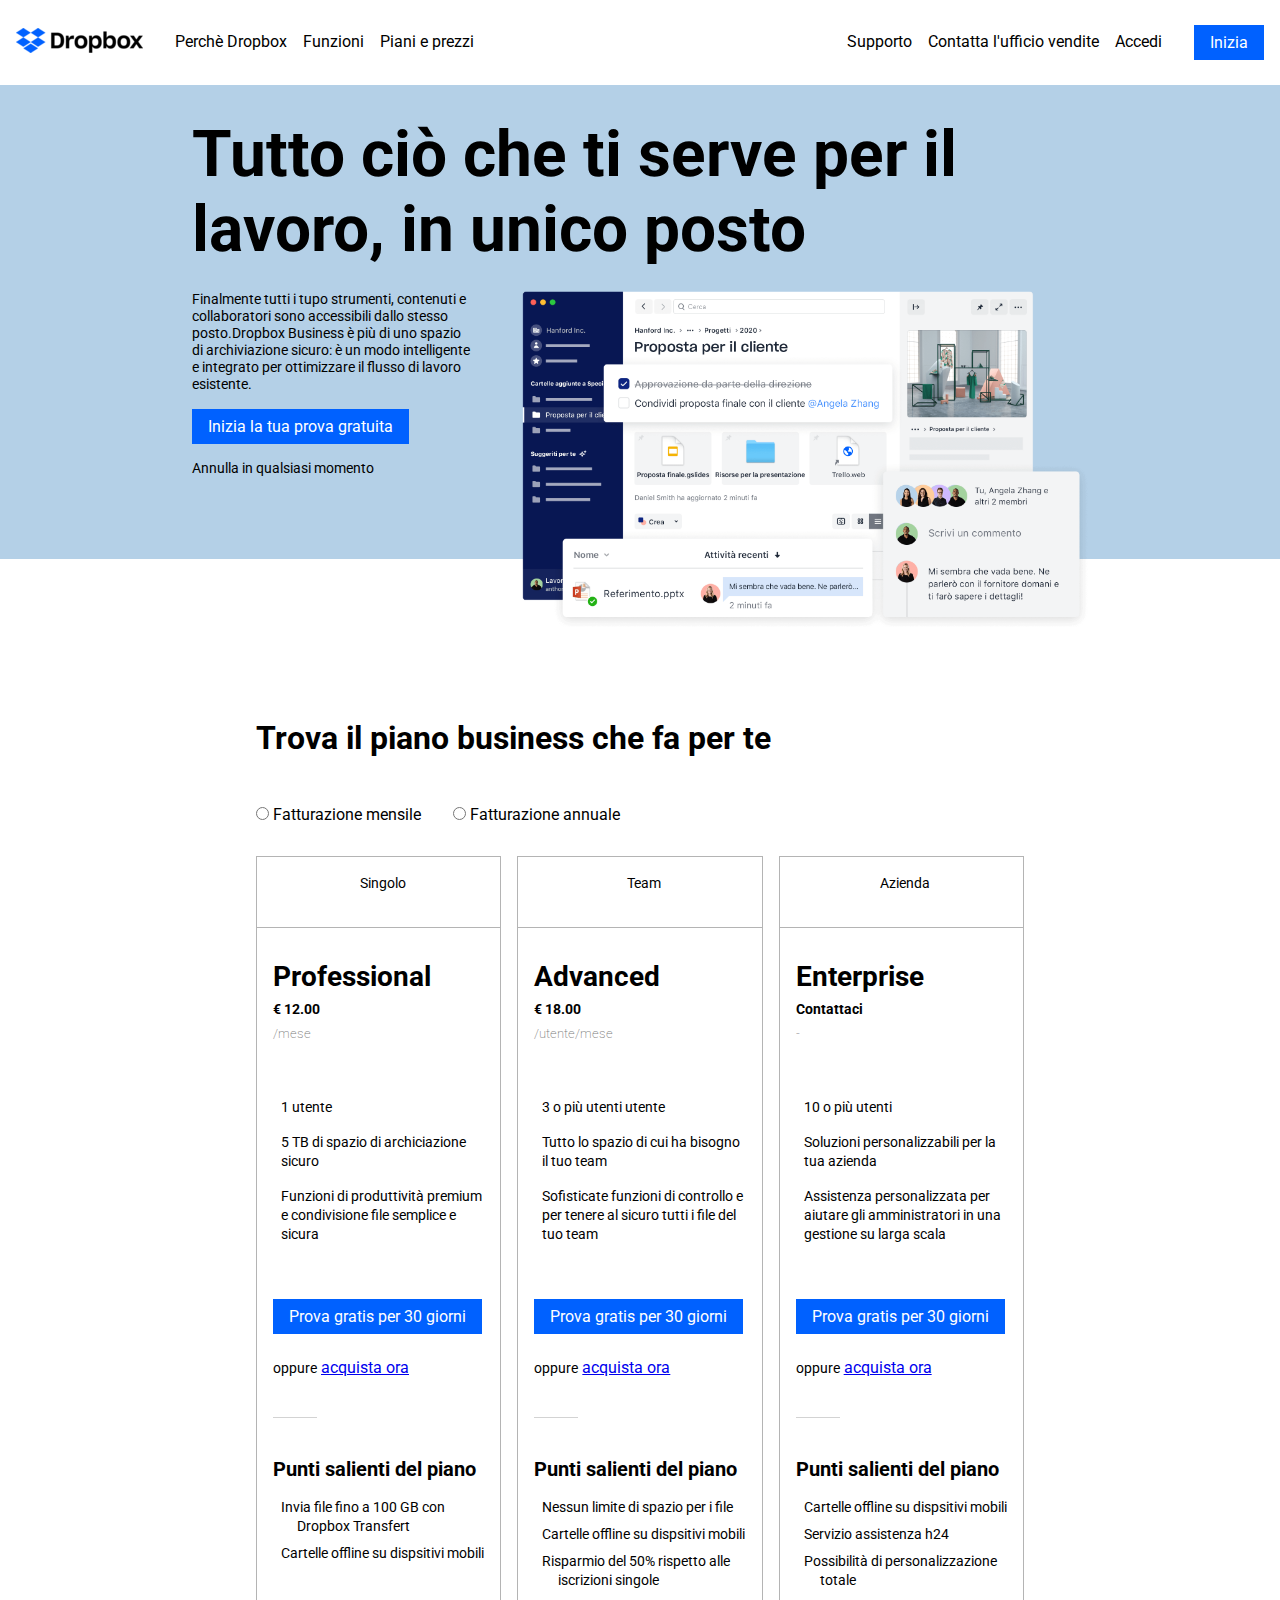
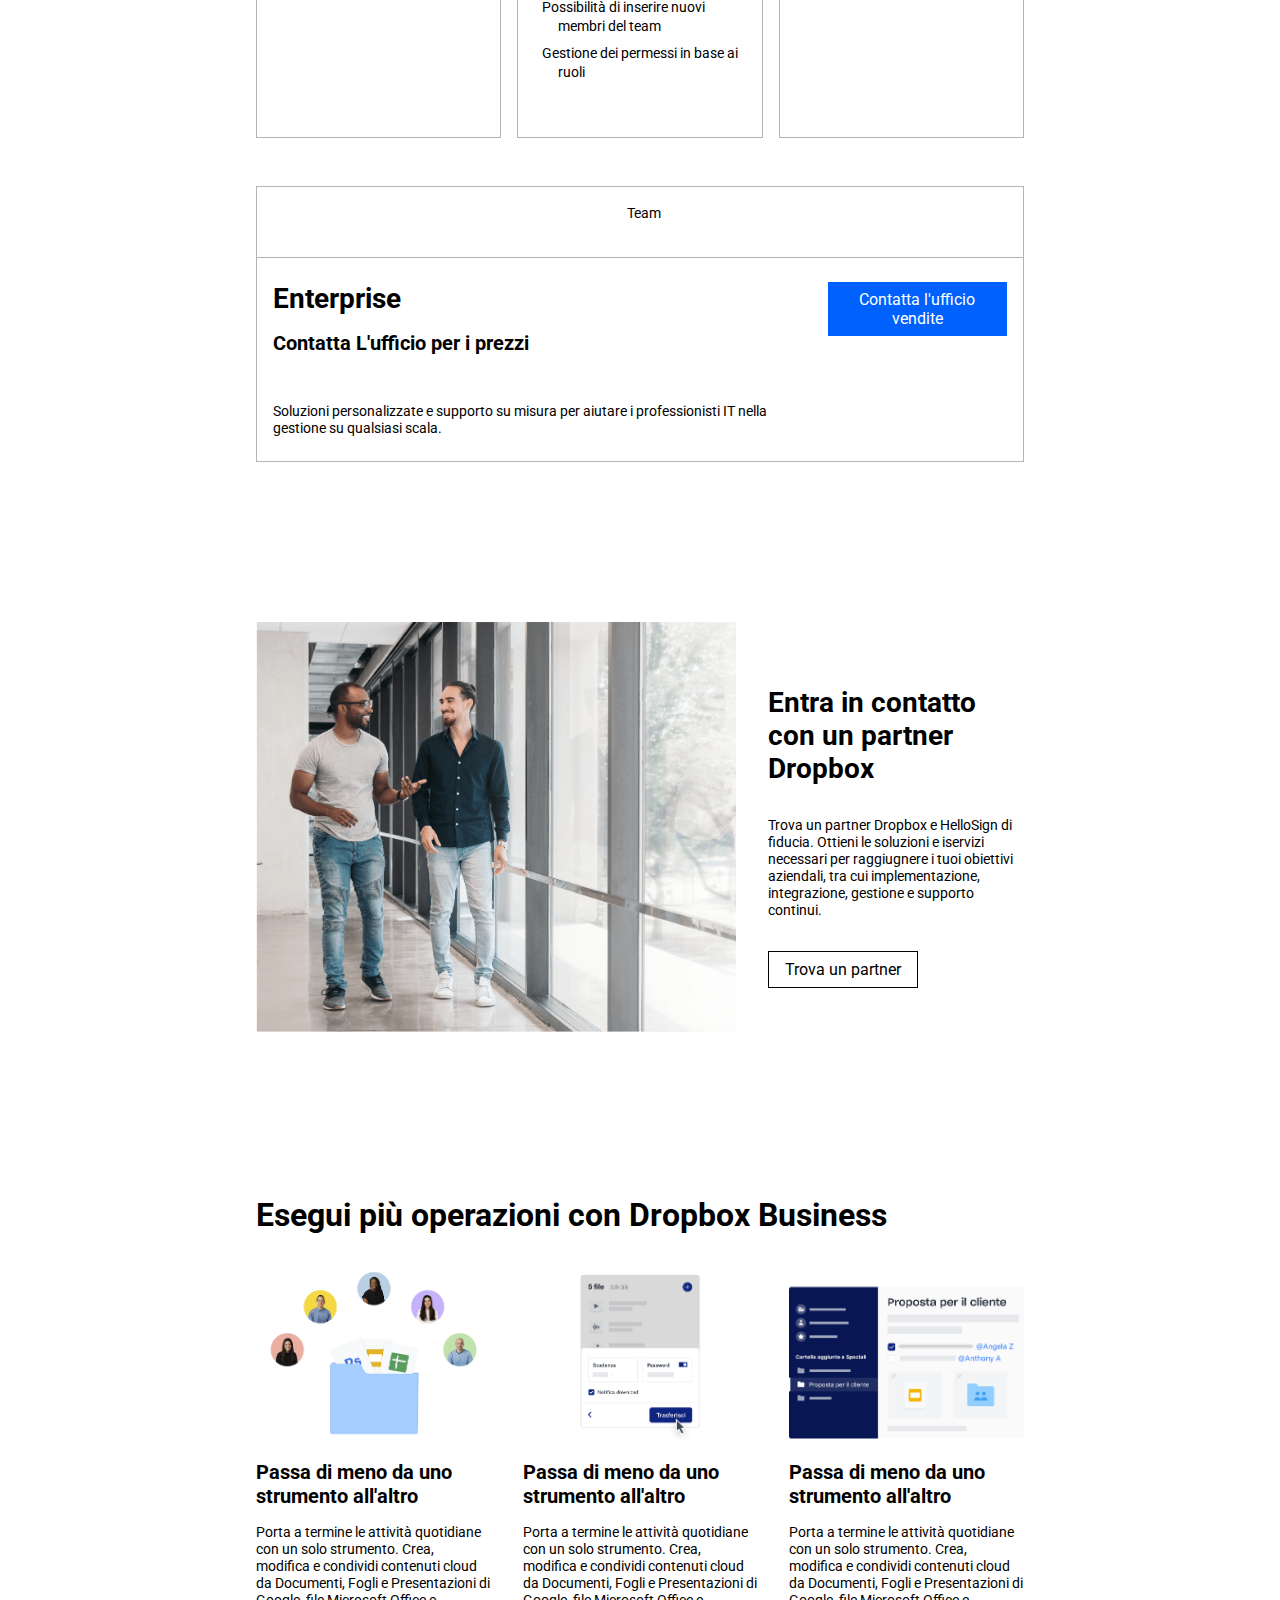
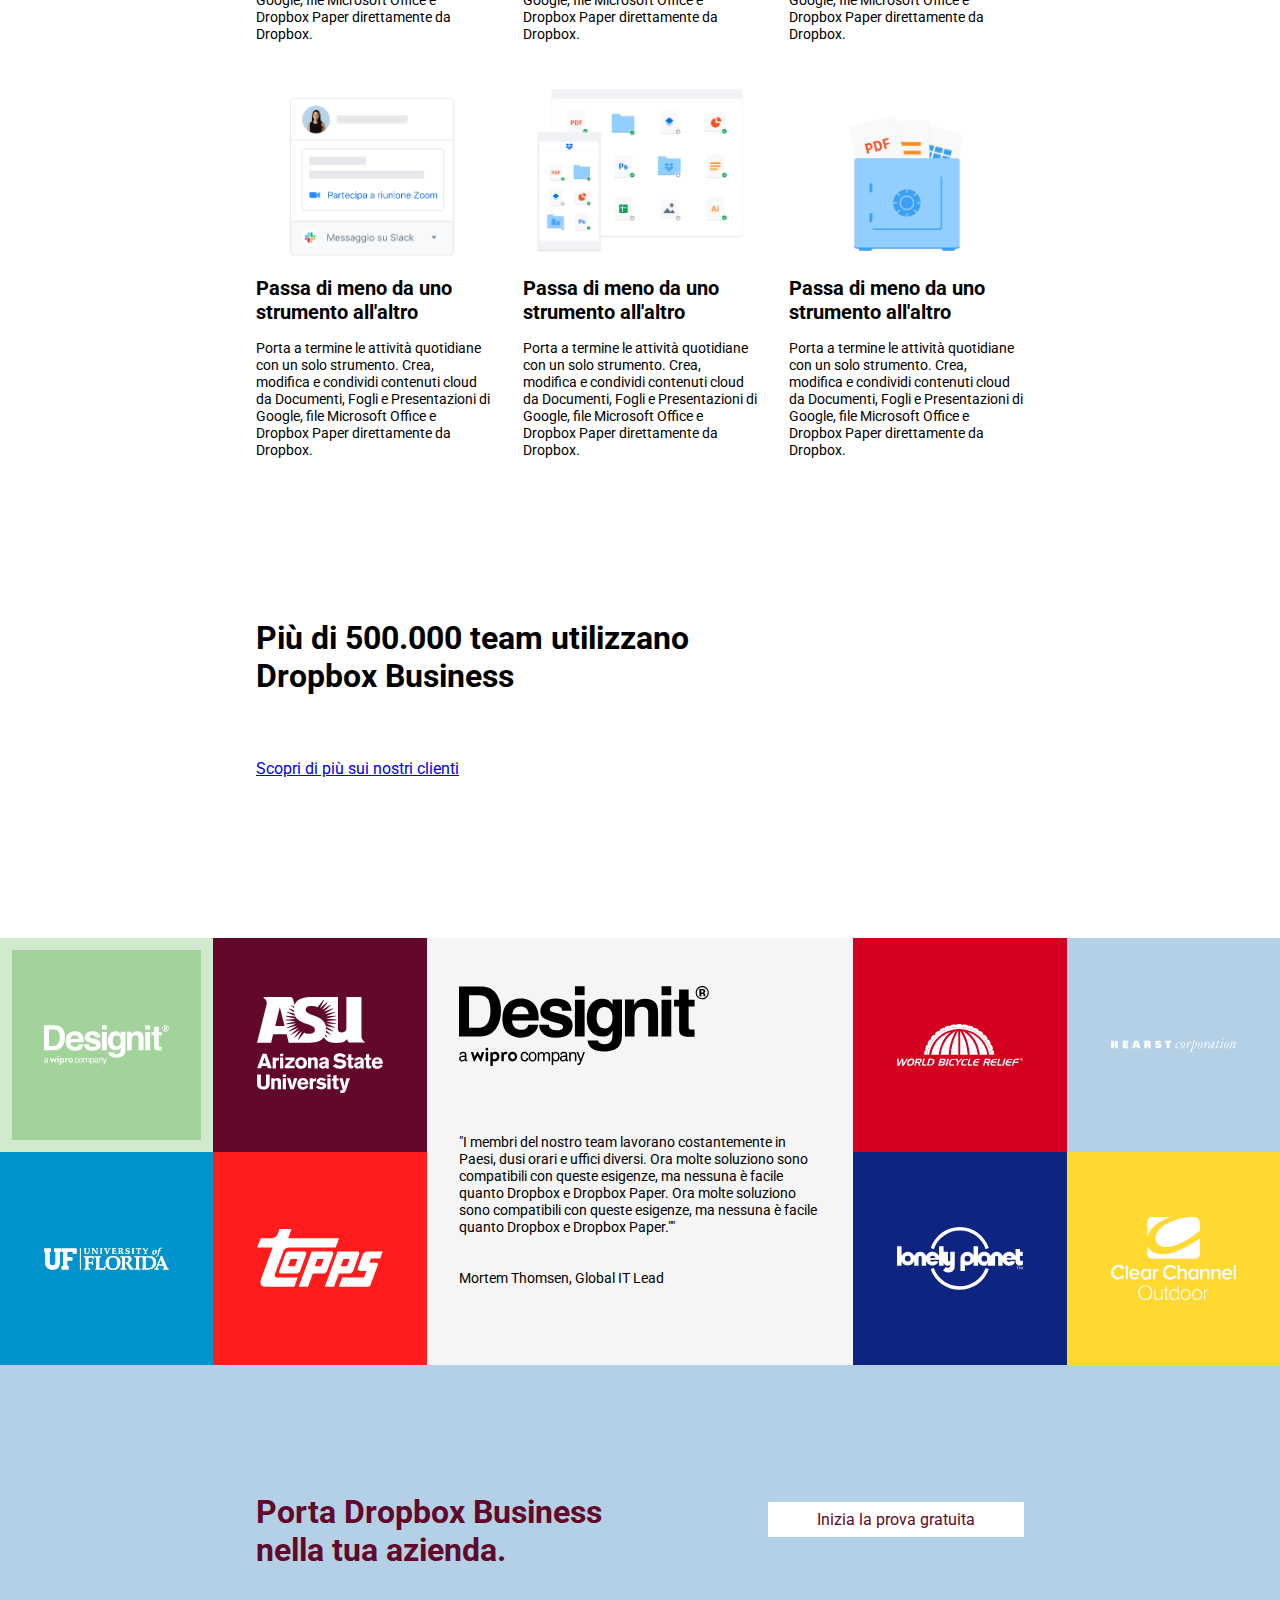
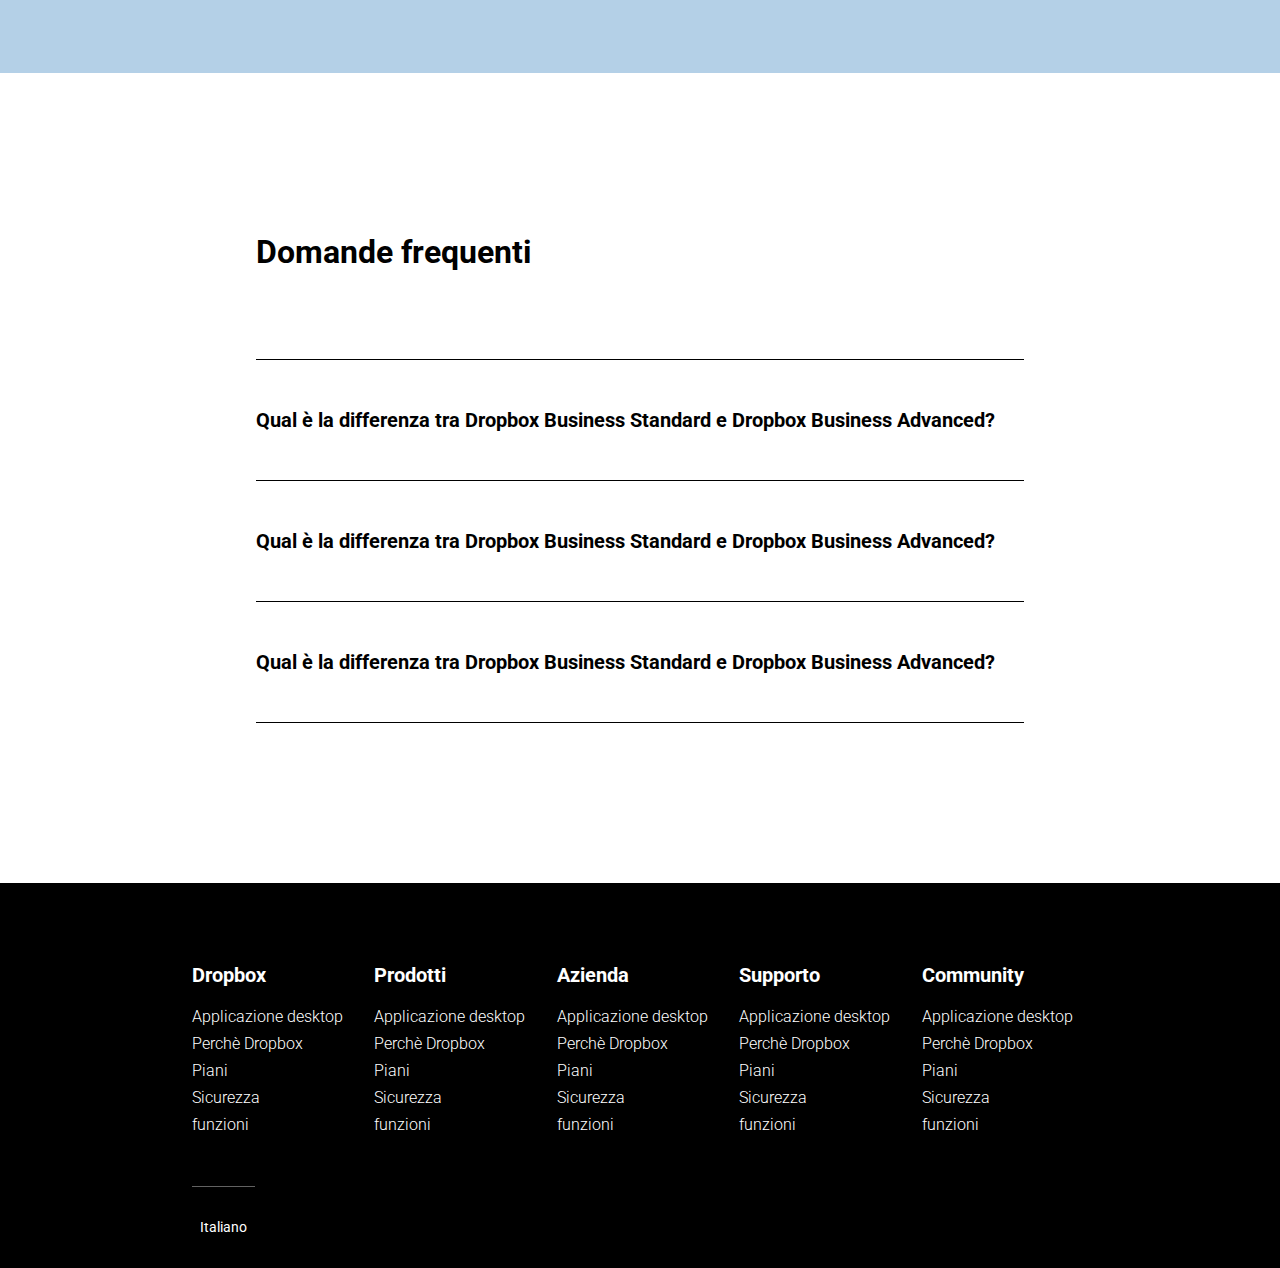
==== commit 0235d7f7: "modify structure and style to plans section for mobile" ====
--- a/bonus_mediaquery/index.html
+++ b/bonus_mediaquery/index.html
@@ -128,11 +128,17 @@
             </div>
           </div>
           <!-- /choice -->
-          <div class="row">
-            <div class="column col-4 border">
+          <div class="row wrap">
+            <div class="column col-4 border col-12_sm hover">
               <div class="plan_name border_bottom">
-                <i class="fa-solid fa-user"></i>
-                <span>Singolo</span>
+                <div>
+                  <i class="fa-solid fa-user"></i>
+                  <span>Singolo</span>
+                </div>
+                <div>
+                  <i class="fa-solid fa-chevron-down"></i>
+                  <i class="fa-solid fa-chevron-up"></i>
+                </div>
               </div>
               <!-- /title -->
               <div class="information flex_c px-1">
@@ -200,10 +206,16 @@
               <!-- /information -->
             </div>
             <!-- /single plan -->
-            <div class="column col-4 border">
+            <div class="column col-4 border col-12_sm hover">
               <div class="plan_name border_bottom">
-                <i class="fa-solid fa-users"></i>
-                <span>Team</span>
+                <div>
+                  <i class="fa-solid fa-users"></i>
+                  <span>Team</span>
+                </div>
+                <div>
+                  <i class="fa-solid fa-chevron-down"></i>
+                  <i class="fa-solid fa-chevron-up"></i>
+                </div>
               </div>
               <!-- /title -->
               <div class="information flex_c px-1">
@@ -290,10 +302,16 @@
               <!-- /information -->
             </div>
             <!-- /team plan -->
-            <div class="column col-4 border">
+            <div class="column col-4 border col-12_sm hover">
               <div class="plan_name border_bottom">
-                <i class="fa-solid fa-building"></i>
-                <span>Azienda</span>
+                <div>
+                  <i class="fa-solid fa-building"></i>
+                  <span>Azienda</span>
+                </div>
+                <div>
+                  <i class="fa-solid fa-chevron-down"></i>
+                  <i class="fa-solid fa-chevron-up"></i>
+                </div>
               </div>
               <!-- /title -->
               <div class="information flex_c px-1">
@@ -370,13 +388,19 @@
             <!-- /enterprise plan -->
           </div>
           <!-- /plans -->
-          <div class="personal_plan border">
+          <div class="personal_plan border hover">
             <div class="plan_name border_bottom">
-              <i class="fa-solid fa-building"></i>
-              <span>Team</span>
-            </div>
-            <div class="row">
-              <div class="column col-9">
+              <div>
+                <i class="fa-solid fa-building"></i>
+                <span>Team</span>
+              </div>
+              <div>
+                <i class="fa-solid fa-chevron-down"></i>
+                <i class="fa-solid fa-chevron-up"></i>
+              </div>
+            </div>
+            <div class="row unhover">
+              <div class="column col-9 col-12_sm">
                 <h3>Enterprise</h3>
                 <h4>Contatta L'ufficio per i prezzi</h4>
                 <p>
@@ -384,7 +408,7 @@
                   professionisti IT nella gestione su qualsiasi scala.
                 </p>
               </div>
-              <div class="column col-3">
+              <div class="column col-3 col-12_sm">
                 <div class="button_primary">
                   <a href="#">Contatta l'ufficio vendite</a>
                 </div>
--- a/bonus_mediaquery/style.css
+++ b/bonus_mediaquery/style.css
@@ -666,9 +666,7 @@
 
 /* #region mobile */
 @media screen and (max-width: 576px){
-  #app_main , #app_footer{
-    /* display: none; */
-  }
+  
 
 /* #region txt size mobile*/
 h1{
@@ -679,6 +677,7 @@
 h2 {
   font-size: 1.5rem;
   font-weight: 800;
+  padding-bottom: 0rem;
 }
 
 h3 {
@@ -687,7 +686,7 @@
 }
 
 h4 {
-  font-size: 1.15rem;
+  font-size: 1rem;
   font-weight: 600;
 }
 
@@ -778,6 +777,10 @@
     width: calc((100%/12)*12);
   }
 
+  .wrap{
+    flex-wrap: wrap;
+  }
+
   .hero_mobile{
     display: none;
   }
@@ -797,10 +800,72 @@
   .py-3{
     padding: 3rem 0;
   }
-}
+
+/* plans */
+  #radio_a{
+    display: flex;
+    flex-direction: column;
+    justify-content: flex-start;
+    align-items: flex-start;
+    gap: 1rem;
+  }
+
+  .plan_name{
+    display: flex;
+    justify-content: space-between;
+  }
+
+  .information{
+
+    .period_fee{
+      padding-bottom: 1rem;
+    }
+
+    .button_primary{
+      margin-top: 2rem;
+    }
+
+  }
+
+  .personal_plan{
+    .row{
+      flex-direction: column;
+      .column{
+        h4{
+          padding-bottom: 2rem;
+        }
+
+        h3{
+          padding-bottom: 0.5rem;
+        }
+      }
+    }
+  }
+  
+  .information, .fa-chevron-up, .unhover{
+    display: none;
+  }
+
+
+  .hover:hover .information,.hover:hover .fa-chevron-up, .hover:hover .unhover{
+    display: inline-flex;
+  }
+
+  .hover:hover .fa-chevron-down{
+    display: none;
+  }
+
+  .personal_plan{
+    margin-top: 1rem;
+  }
+
 
 /* #endregion main */
 
+}
+
+
+
 /* #endregion mobile */
 
 /* #endregion media query */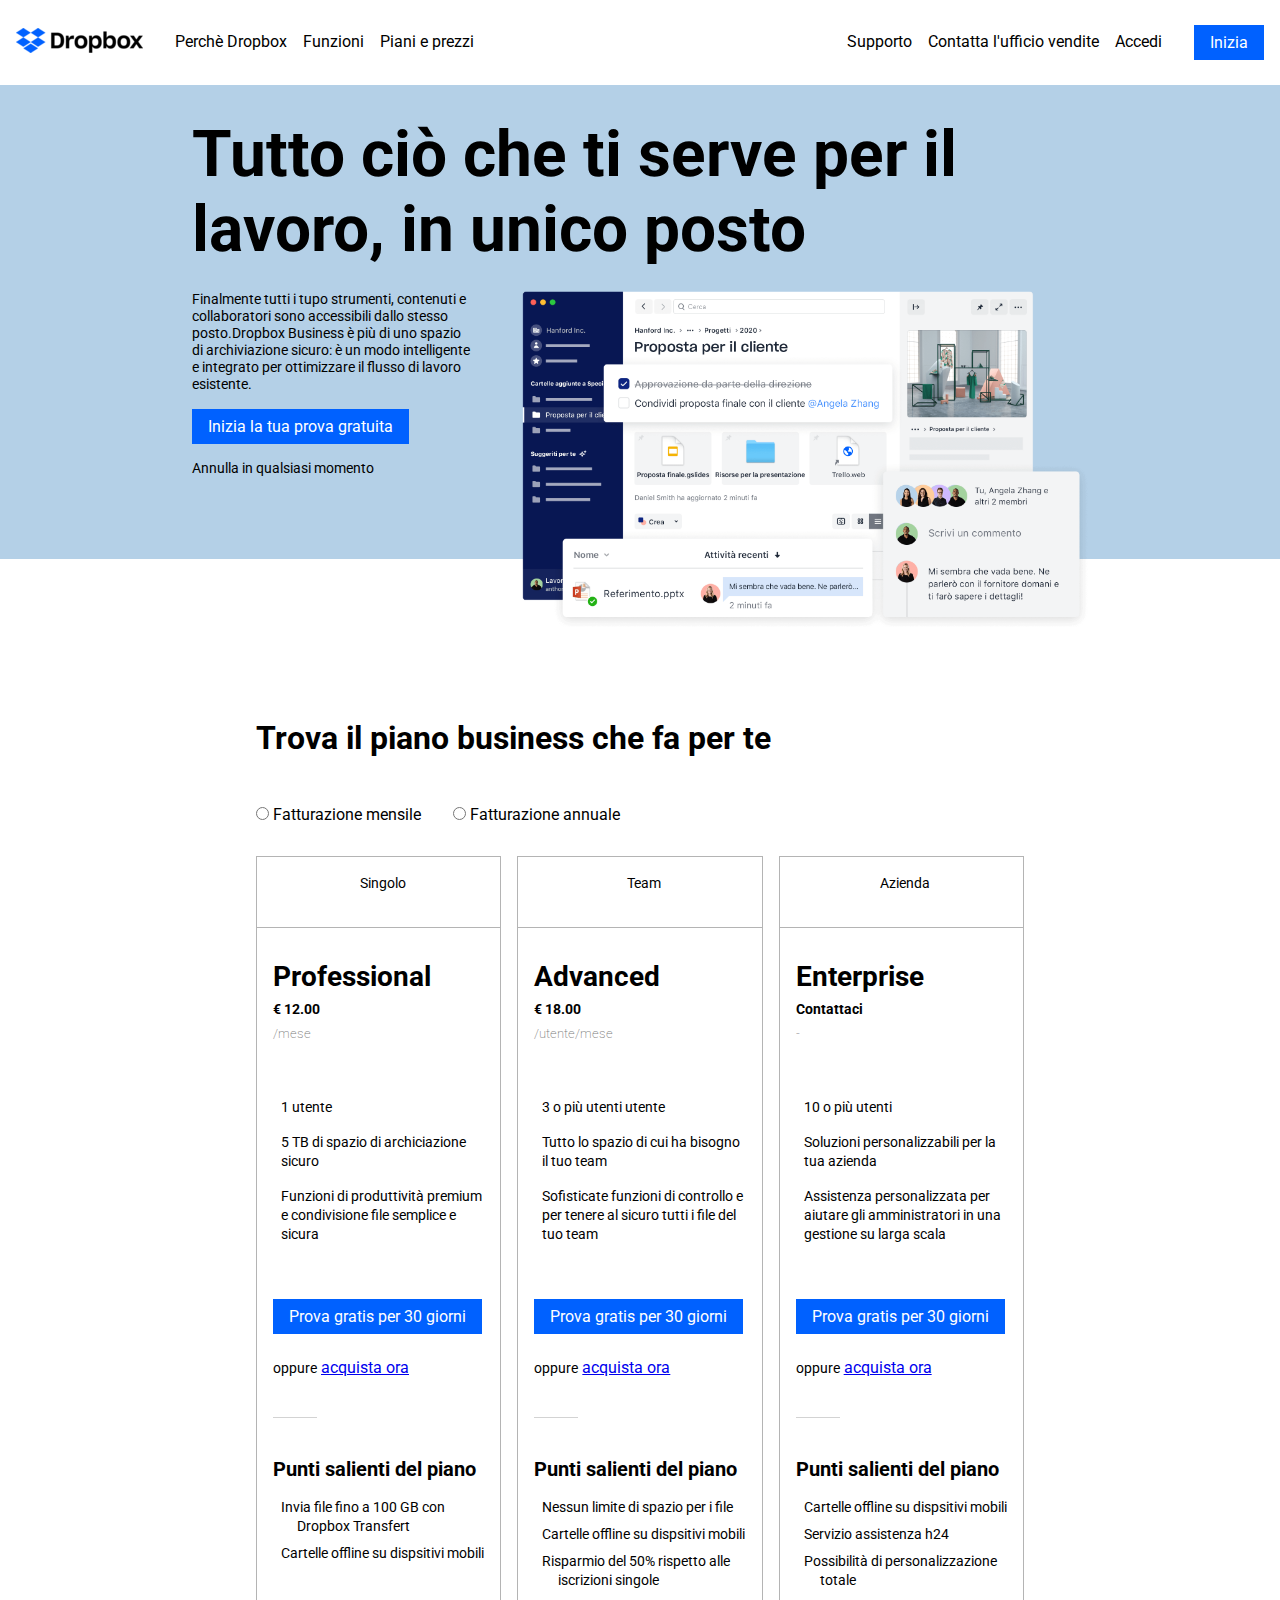
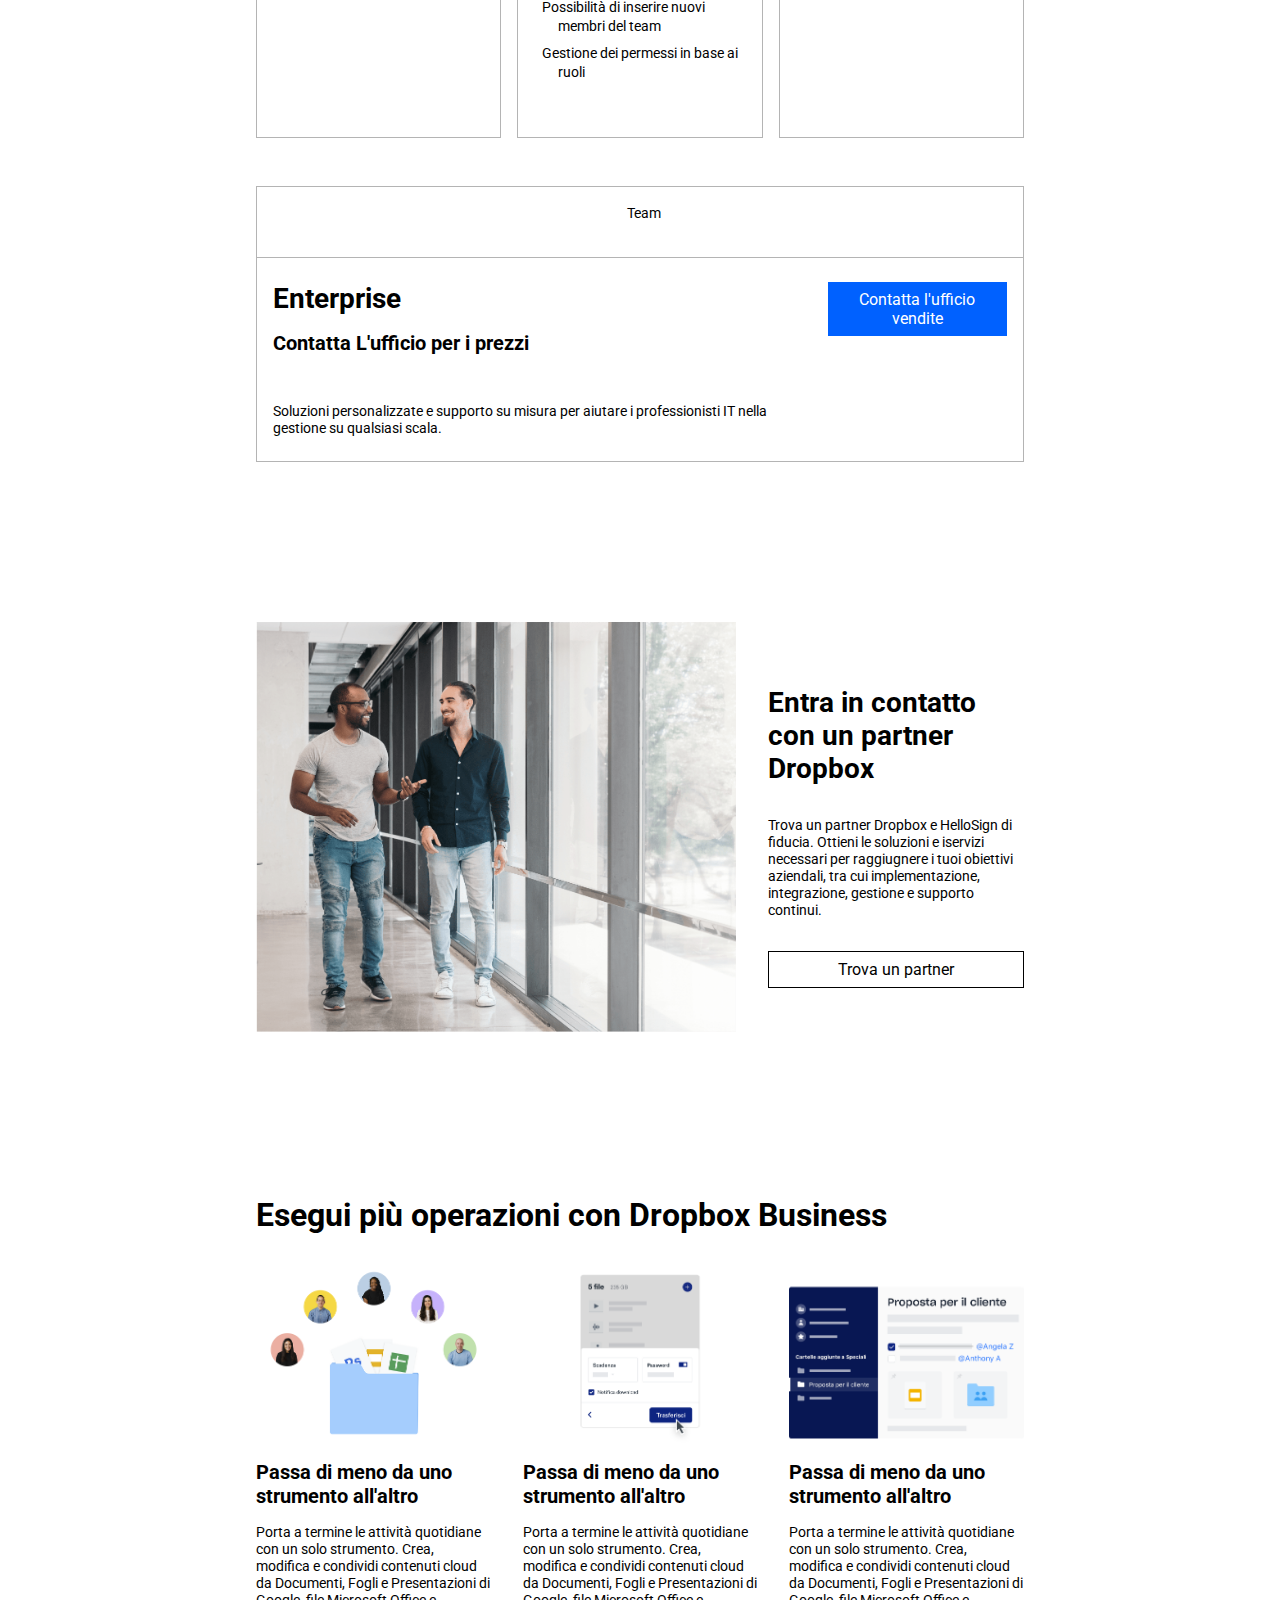
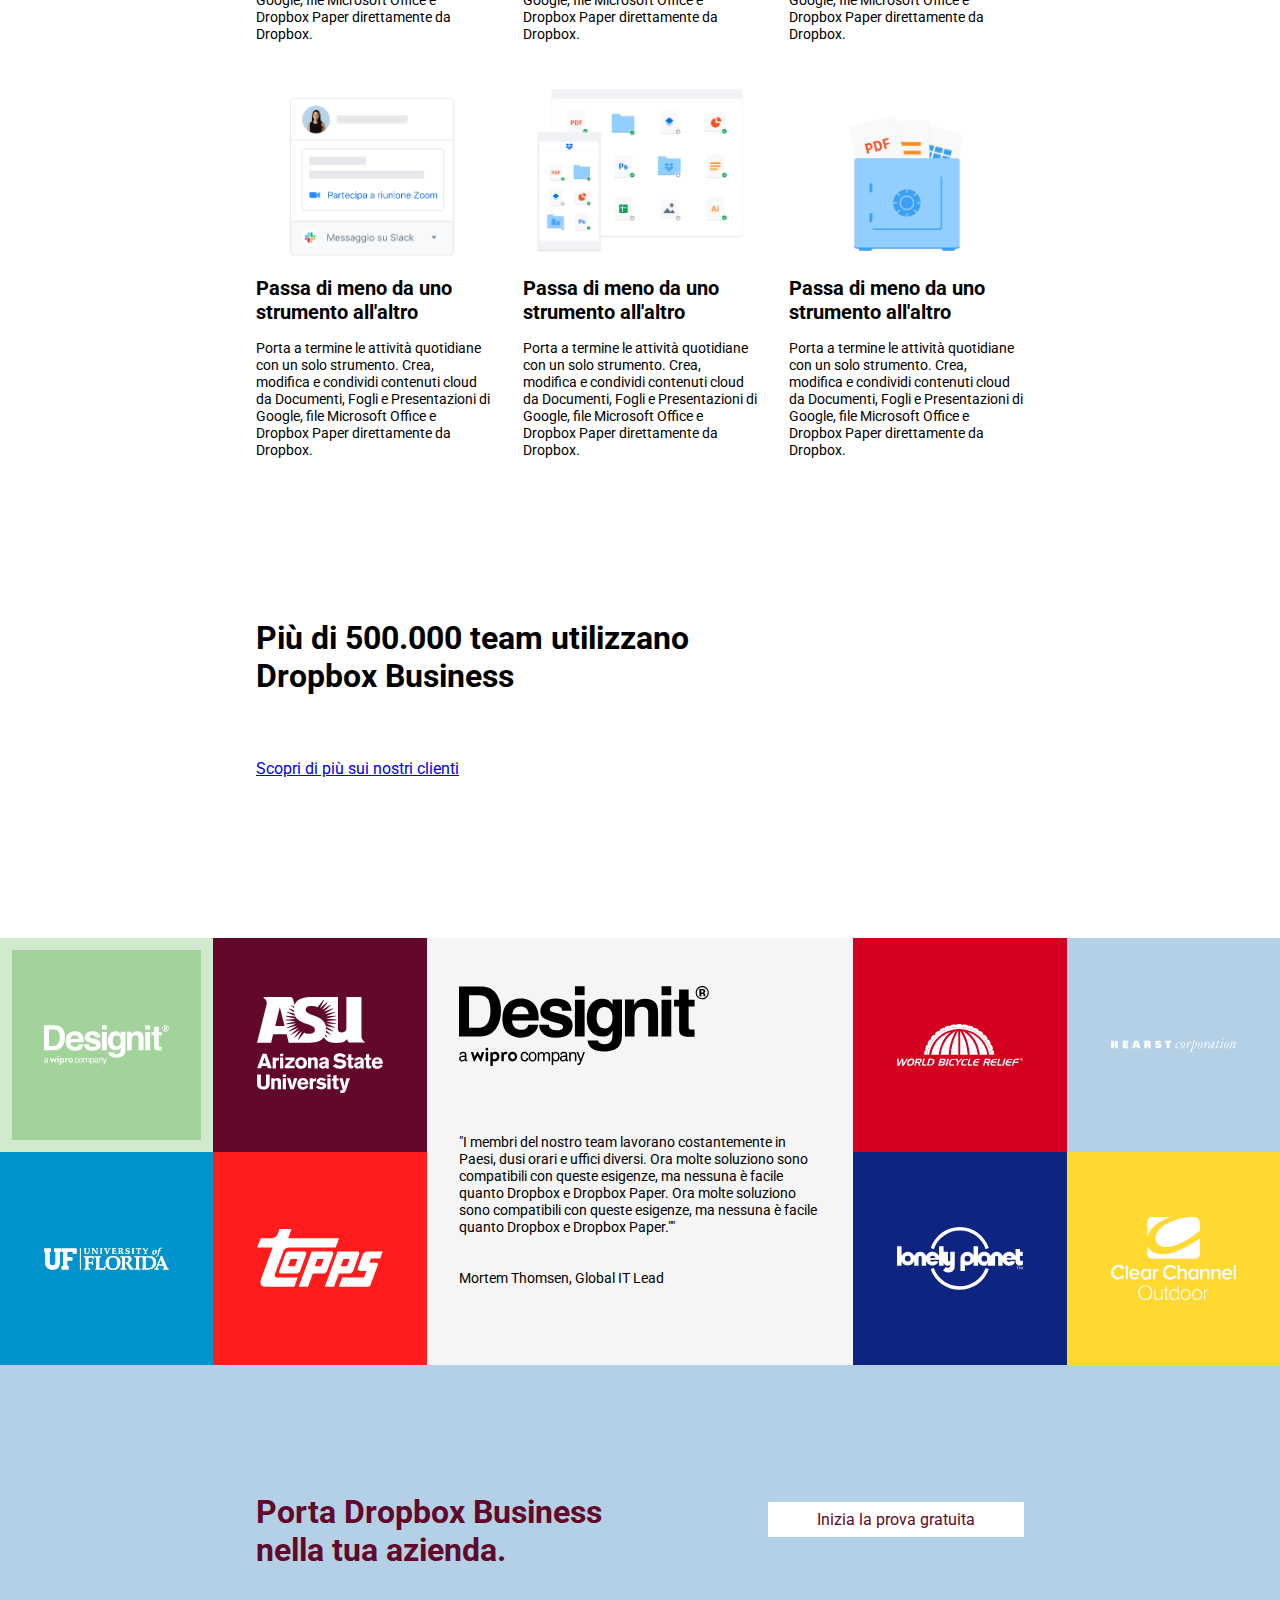
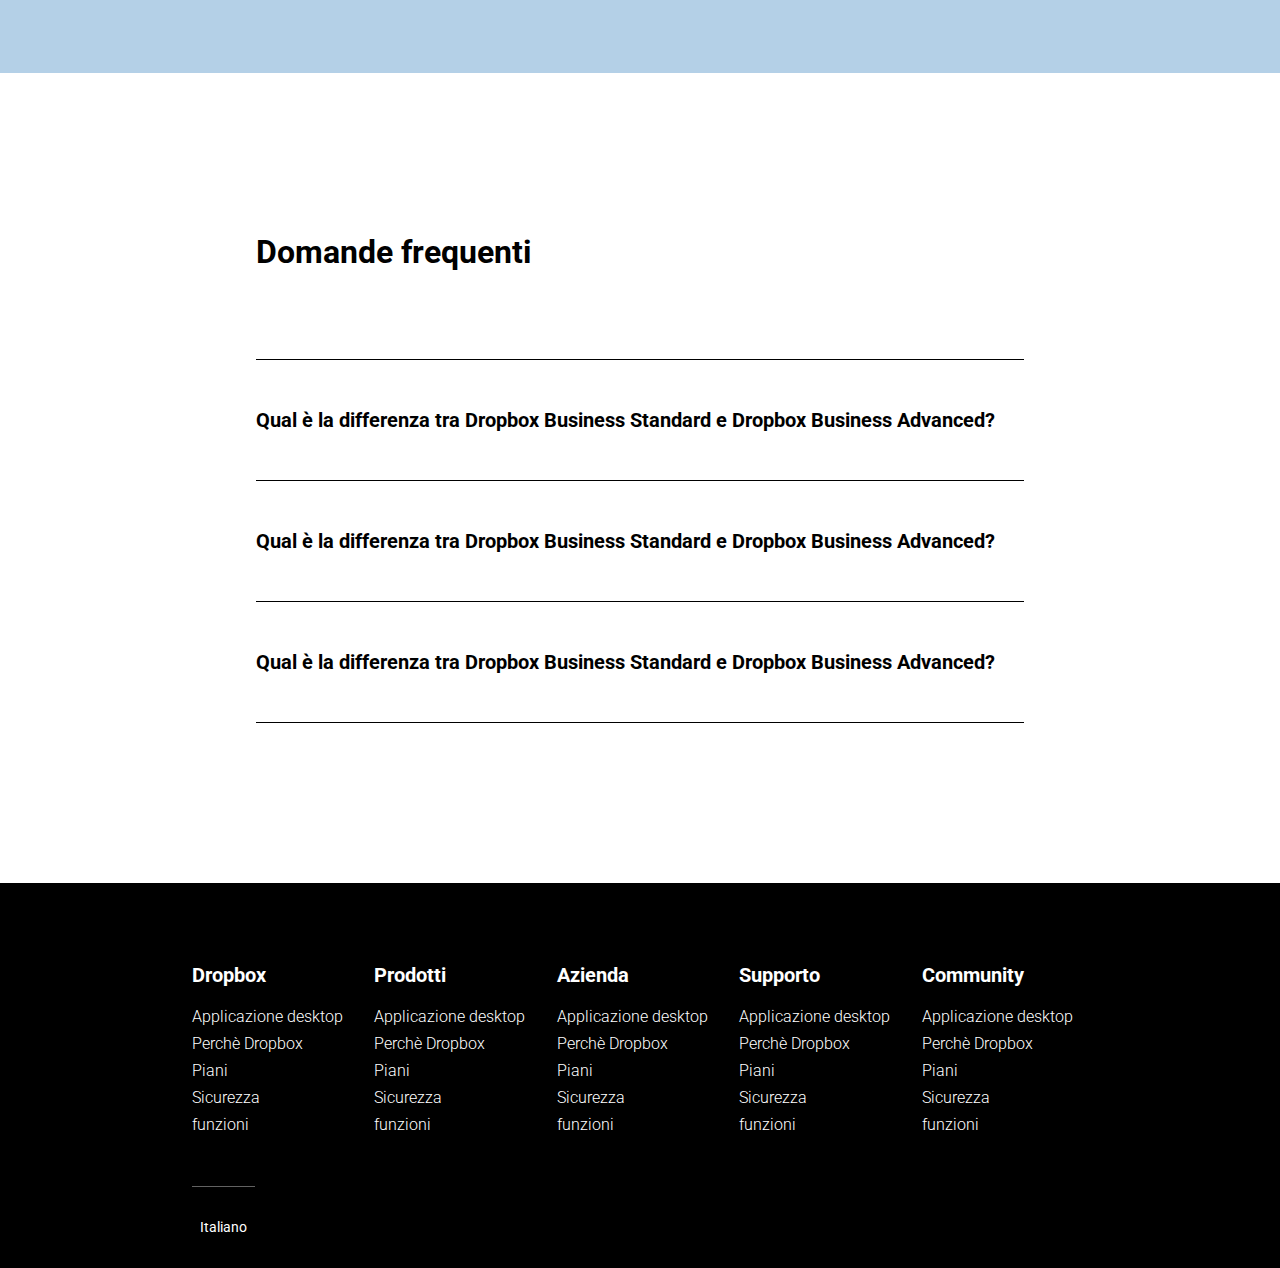
==== commit a6581df2: "modify and style partner structure" ====
--- a/bonus_mediaquery/index.html
+++ b/bonus_mediaquery/index.html
@@ -422,20 +422,22 @@
 
       <div class="partner pbottom-10">
         <div class="container container_90">
-          <div class="row">
+          <div class="row partner_mobile ">
             <div class="pr-1 col-8">
               <img src="./img/partner.png" alt="" />
             </div>
-            <div class="flex_c col-4">
-              <h3 class="ptop-4">Entra in contatto con un partner Dropbox</h3>
-              <p class="py-2">
-                Trova un partner Dropbox e HelloSign di fiducia. Ottieni le
-                soluzioni e iservizi necessari per raggiugnere i tuoi obiettivi
-                aziendali, tra cui implementazione, integrazione, gestione e
-                supporto continui.
-              </p>
-              <div class="button_tertiary">
-                <a href="#">Trova un partner</a>
+            <div class="flex_c col-4 col-12_sm partner_mobile bg_img">
+              <div class="content">
+                <h3 class="ptop-4">Entra in contatto con un partner Dropbox</h3>
+                <p class="py-2">
+                  Trova un partner Dropbox e HelloSign di fiducia. Ottieni le
+                  soluzioni e iservizi necessari per raggiugnere i tuoi obiettivi
+                  aziendali, tra cui implementazione, integrazione, gestione e
+                  supporto continui.
+                </p>
+                <div class="button_tertiary">
+                  <a href="#">Trova un partner</a>
+                </div>
               </div>
             </div>
           </div>
--- a/bonus_mediaquery/style.css
+++ b/bonus_mediaquery/style.css
@@ -859,6 +859,41 @@
     margin-top: 1rem;
   }
 
+/* partner */
+
+.partner_mobile{
+  .pr-1{
+    display: none;
+  }
+
+  .bg_img{
+
+    background-image: url(./img/partner.png);
+    background-size: cover;
+    height: 250px;
+    .py-2{
+      padding: 1rem 0;
+    }
+  }
+
+  .content{
+    height: 100%;
+    padding: 1rem;
+    background-color: rgba(255, 255, 255, 0.396);
+  }
+
+ 
+
+  .ptop-4{
+    padding-top: 0rem;
+  }
+}
+
+.pbottom-10{
+  padding-bottom: 4rem;
+}
+
+
 
 /* #endregion main */
 
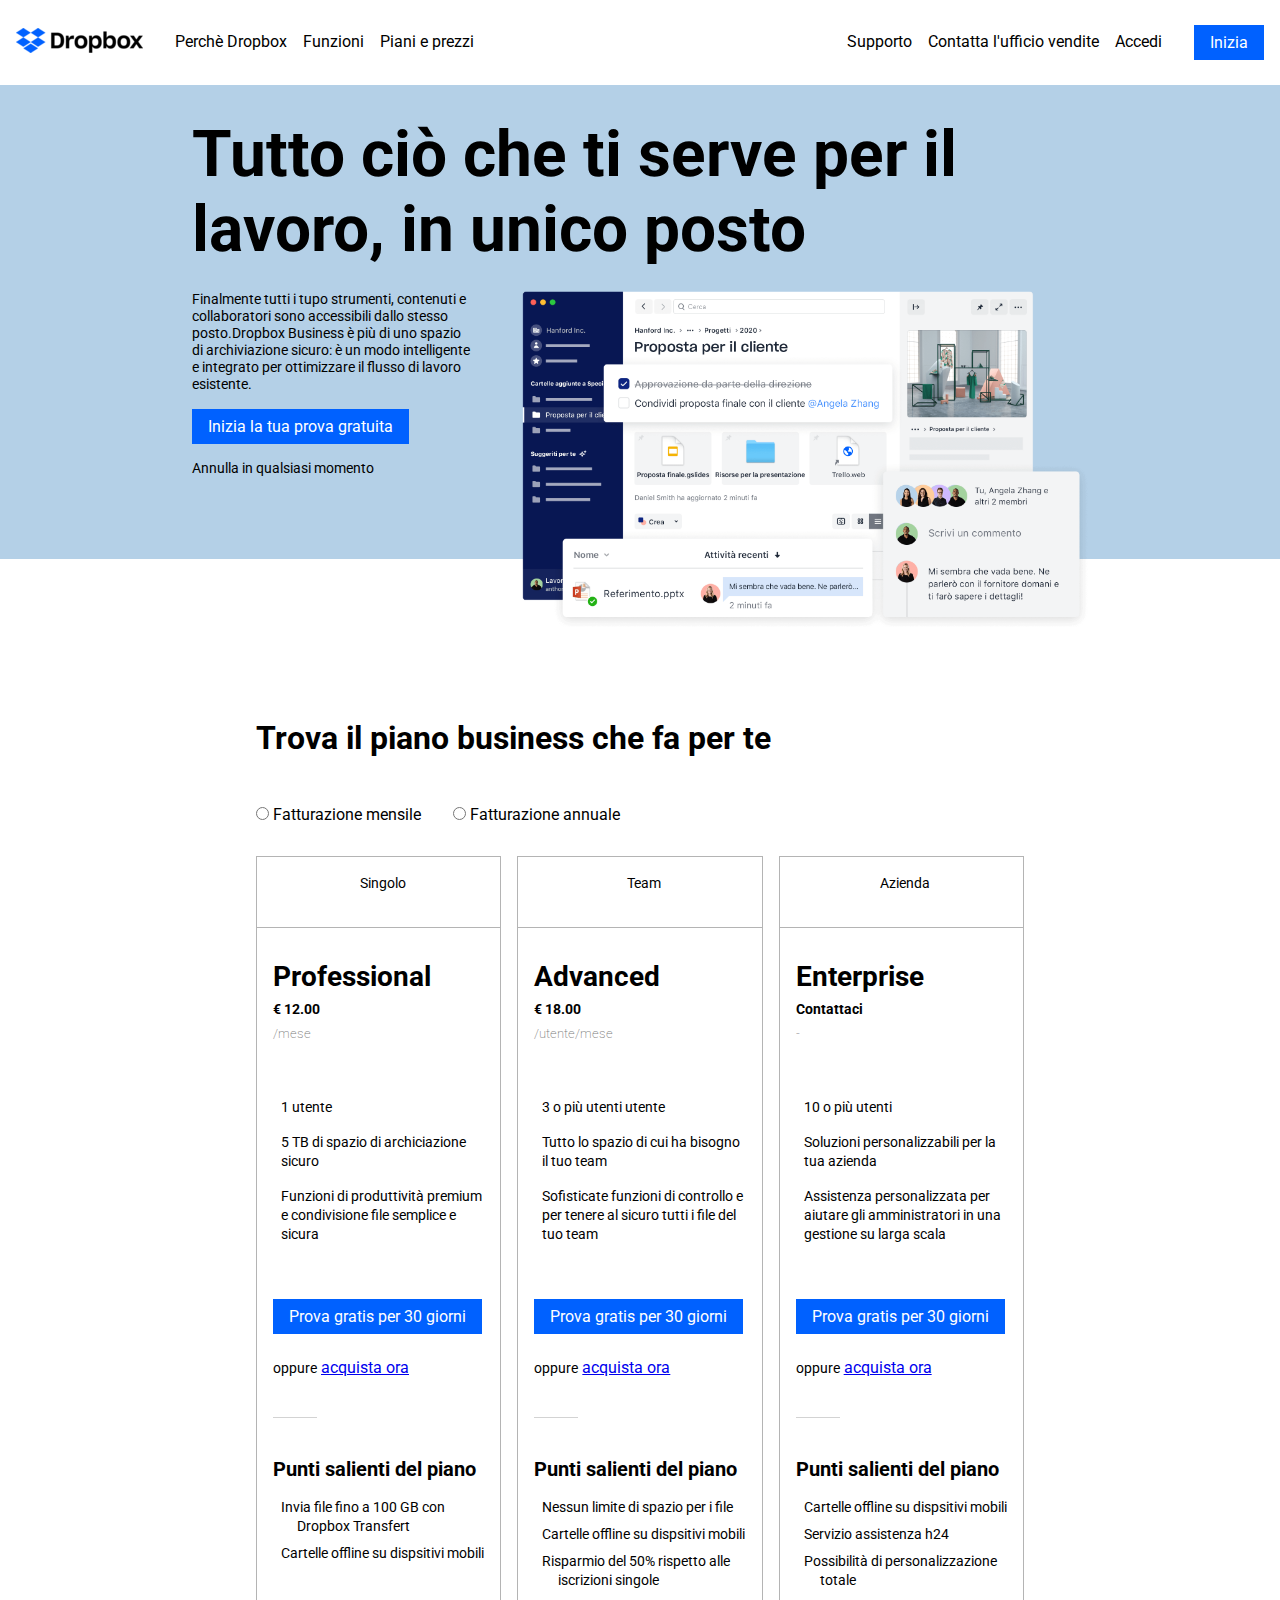
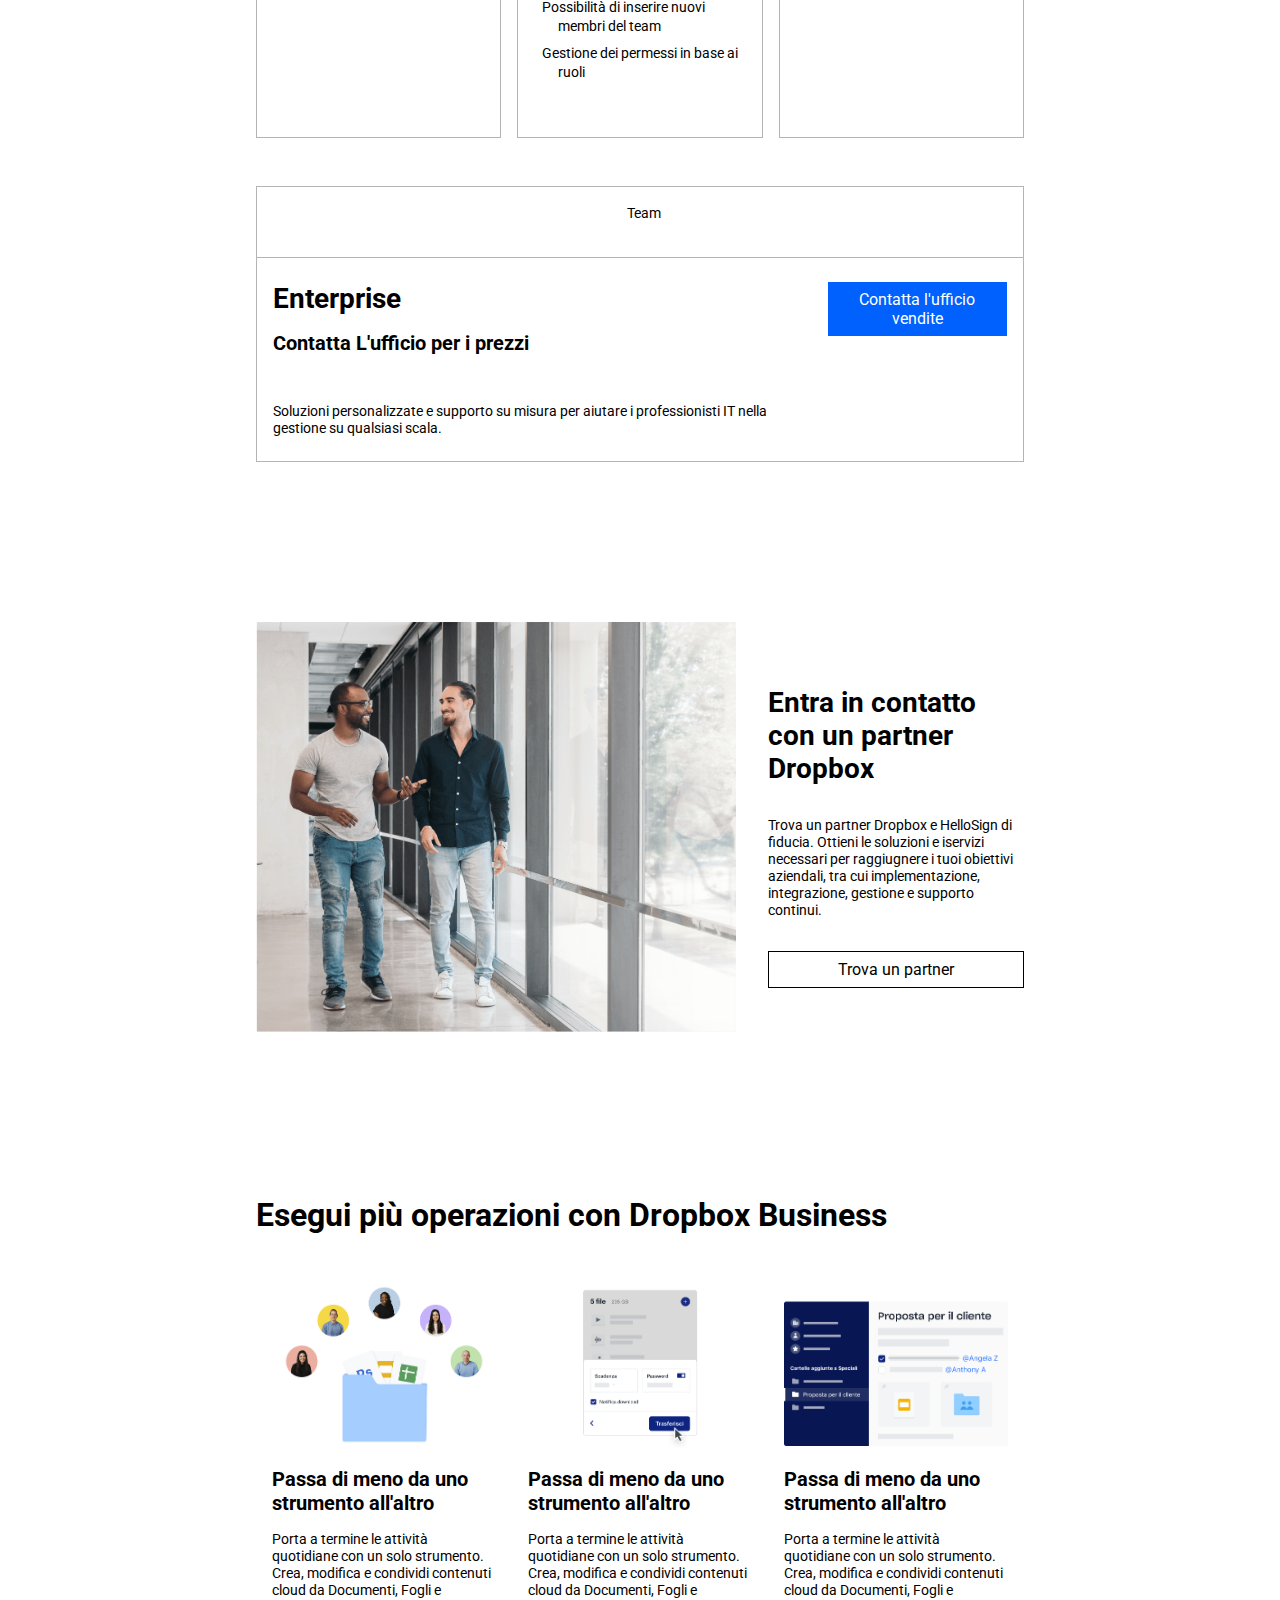
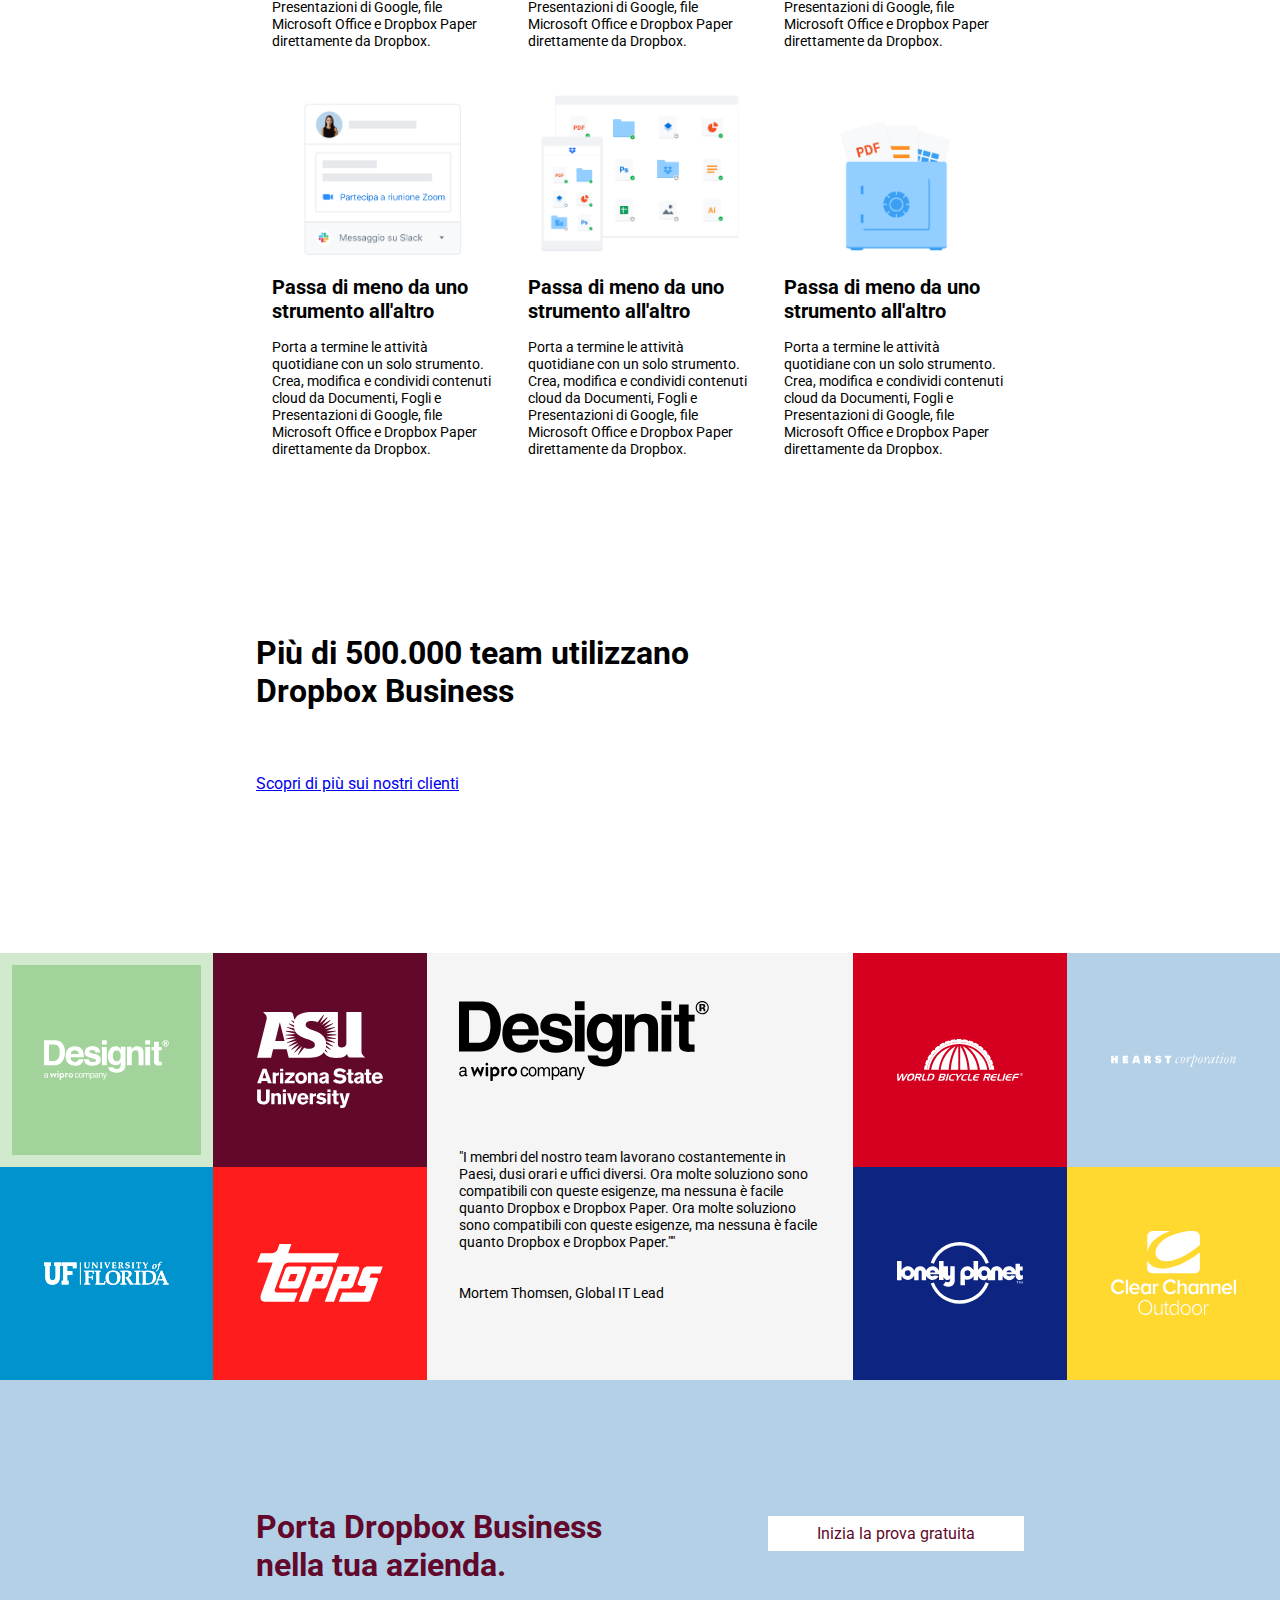
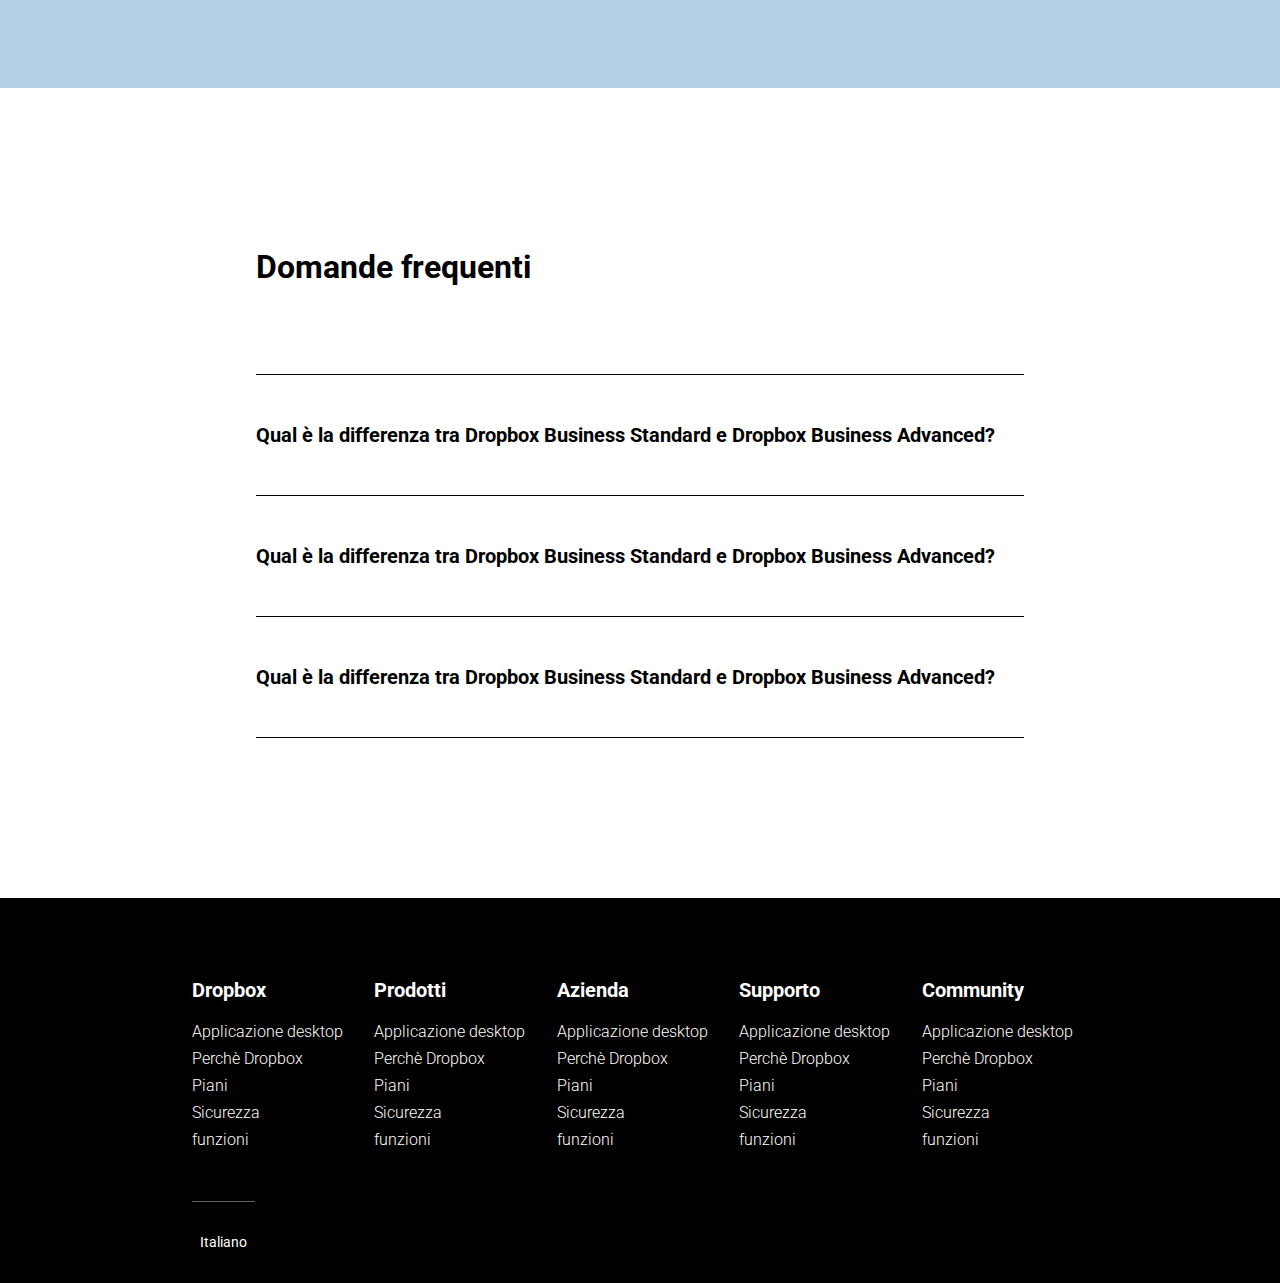
==== commit f51092ff: "fix structure and add style to company section for mobile" ====
--- a/bonus_mediaquery/index.html
+++ b/bonus_mediaquery/index.html
@@ -449,7 +449,7 @@
         <div class="container container_90">
           <h2>Esegui più operazioni con Dropbox Business</h2>
           <div class="row">
-            <div class="col-4">
+            <div class="col-4 col-6-sm">
               <img src="./img/business-feature-switching-tools.png" alt="" />
               <h4 class="py-05_1">Passa di meno da uno strumento all'altro</h4>
               <p>
@@ -459,7 +459,7 @@
                 direttamente da Dropbox.
               </p>
             </div>
-            <div class="col-4">
+            <div class="col-4 col-6-sm">
               <img src="./img/business-feature-send-files-it.png" alt="" />
               <h4 class="py-05_1">Passa di meno da uno strumento all'altro</h4>
               <p>
@@ -469,7 +469,7 @@
                 direttamente da Dropbox.
               </p>
             </div>
-            <div class="col-4">
+            <div class="col-4 col-6-sm">
               <img src="./img/business-feature-coordinate-it.png" alt="" />
               <h4 class="py-05_1">Passa di meno da uno strumento all'altro</h4>
               <p>
@@ -479,9 +479,7 @@
                 direttamente da Dropbox.
               </p>
             </div>
-          </div>
-          <div class="row ptop-2">
-            <div class="col-4">
+            <div class="col-4 col-6-sm">
               <img src="./img/business-feature-integrations-it.png" alt="" />
               <h4 class="py-05_1">Passa di meno da uno strumento all'altro</h4>
               <p>
@@ -491,7 +489,7 @@
                 direttamente da Dropbox.
               </p>
             </div>
-            <div class="col-4">
+            <div class="col-4 col-6-sm">
               <img src="./img/business-feature-multi-device.png" alt="" />
               <h4 class="py-05_1">Passa di meno da uno strumento all'altro</h4>
               <p>
@@ -501,7 +499,7 @@
                 direttamente da Dropbox.
               </p>
             </div>
-            <div class="col-4">
+            <div class="col-4 col-6-sm">
               <img src="./img/business-feature-security.png" alt="" />
               <h4 class="py-05_1">Passa di meno da uno strumento all'altro</h4>
               <p>
@@ -519,14 +517,14 @@
       <div class="company_partners pbottom-10">
         <div class="container pbottom-10 container_90">
           <h2 class="pbottom-4">
-            Più di 500.000 team utilizzano <br />
+            Più di 500.000 team utilizzano <br>
             Dropbox Business
           </h2>
           <a href="#">Scopri di più sui nostri clienti</a>
         </div>
         <!-- /title -->
         <div class="row">
-          <div class="col-4">
+          <div class="col-4 col-6-sm">
             <div class="row">
               <div class="col-6 light_des">
                 <div class="des">
@@ -561,7 +559,7 @@
             </div>
           </div>
           <!-- /section brand center -->
-          <div class="col-4">
+          <div class="col-4 col-6-sm">
             <div class="row">
               <div class="col-6 bic">
                 <img src="./img/world_bicycle_relief.svg" alt="" />
@@ -583,15 +581,15 @@
         </div>
         <!-- /brand -->
         <div class="free_trial">
-          <div class="container">
+          <div class="container container_90">
             <div class="row">
-              <div class="col-8">
+              <div class="col-8 col-12_sm">
                 <h2>
                   Porta Dropbox Business <br />
                   nella tua azienda.
                 </h2>
               </div>
-              <div class="col-4">
+              <div class="col-4 col-6-sm align-self-end">
                 <div class="button_secondary">
                   <a href="#">Inizia la prova gratuita</a>
                 </div>
@@ -675,7 +673,7 @@
     <!-- /#app_main -->
 
     <footer id="app_footer">
-      <div class="container_70">
+      <div class="container_70 container_90">
         <div class="row">
           <div class="w-5">
             <div class="title">
--- a/bonus_mediaquery/style.css
+++ b/bonus_mediaquery/style.css
@@ -422,7 +422,11 @@
 /* #region operations */
 .operations {
   .row {
-    gap: 2rem;
+    flex-wrap: wrap;
+
+    .col-4{
+      padding: 1rem;
+    }
   }
 }
 /* #endregion operations */
@@ -773,6 +777,10 @@
     width: 90%;
   }
 
+  .col-6-sm{
+    width: calc((100%/12)*6);
+  }
+
   .col-12_sm{
     width: calc((100%/12)*12);
   }
@@ -893,8 +901,51 @@
   padding-bottom: 4rem;
 }
 
-
-
+/* operations */
+.operations{
+  h2{
+    padding-bottom: 1.5rem;
+  }
+
+  .row{
+    .col-6-sm{
+      width: calc((100%/12)*6);
+
+      p{
+        display: none;
+      }
+    }
+  }
+}
+
+/* company */
+.company_partners>.container{
+  h2{
+    padding-bottom: 1rem;
+  }
+}
+
+.company_partners>.row{
+  .middle{
+    display: none;
+  }
+
+  img{
+    padding: 0.5rem;
+  }
+}
+
+.free_trial{
+  padding: 3rem 0;
+  .row{
+    align-items: flex-start;
+    flex-direction: column;
+    h2{
+      padding-top: 0;
+      padding-bottom: 1.5rem;
+    }
+  }
+}
 /* #endregion main */
 
 }
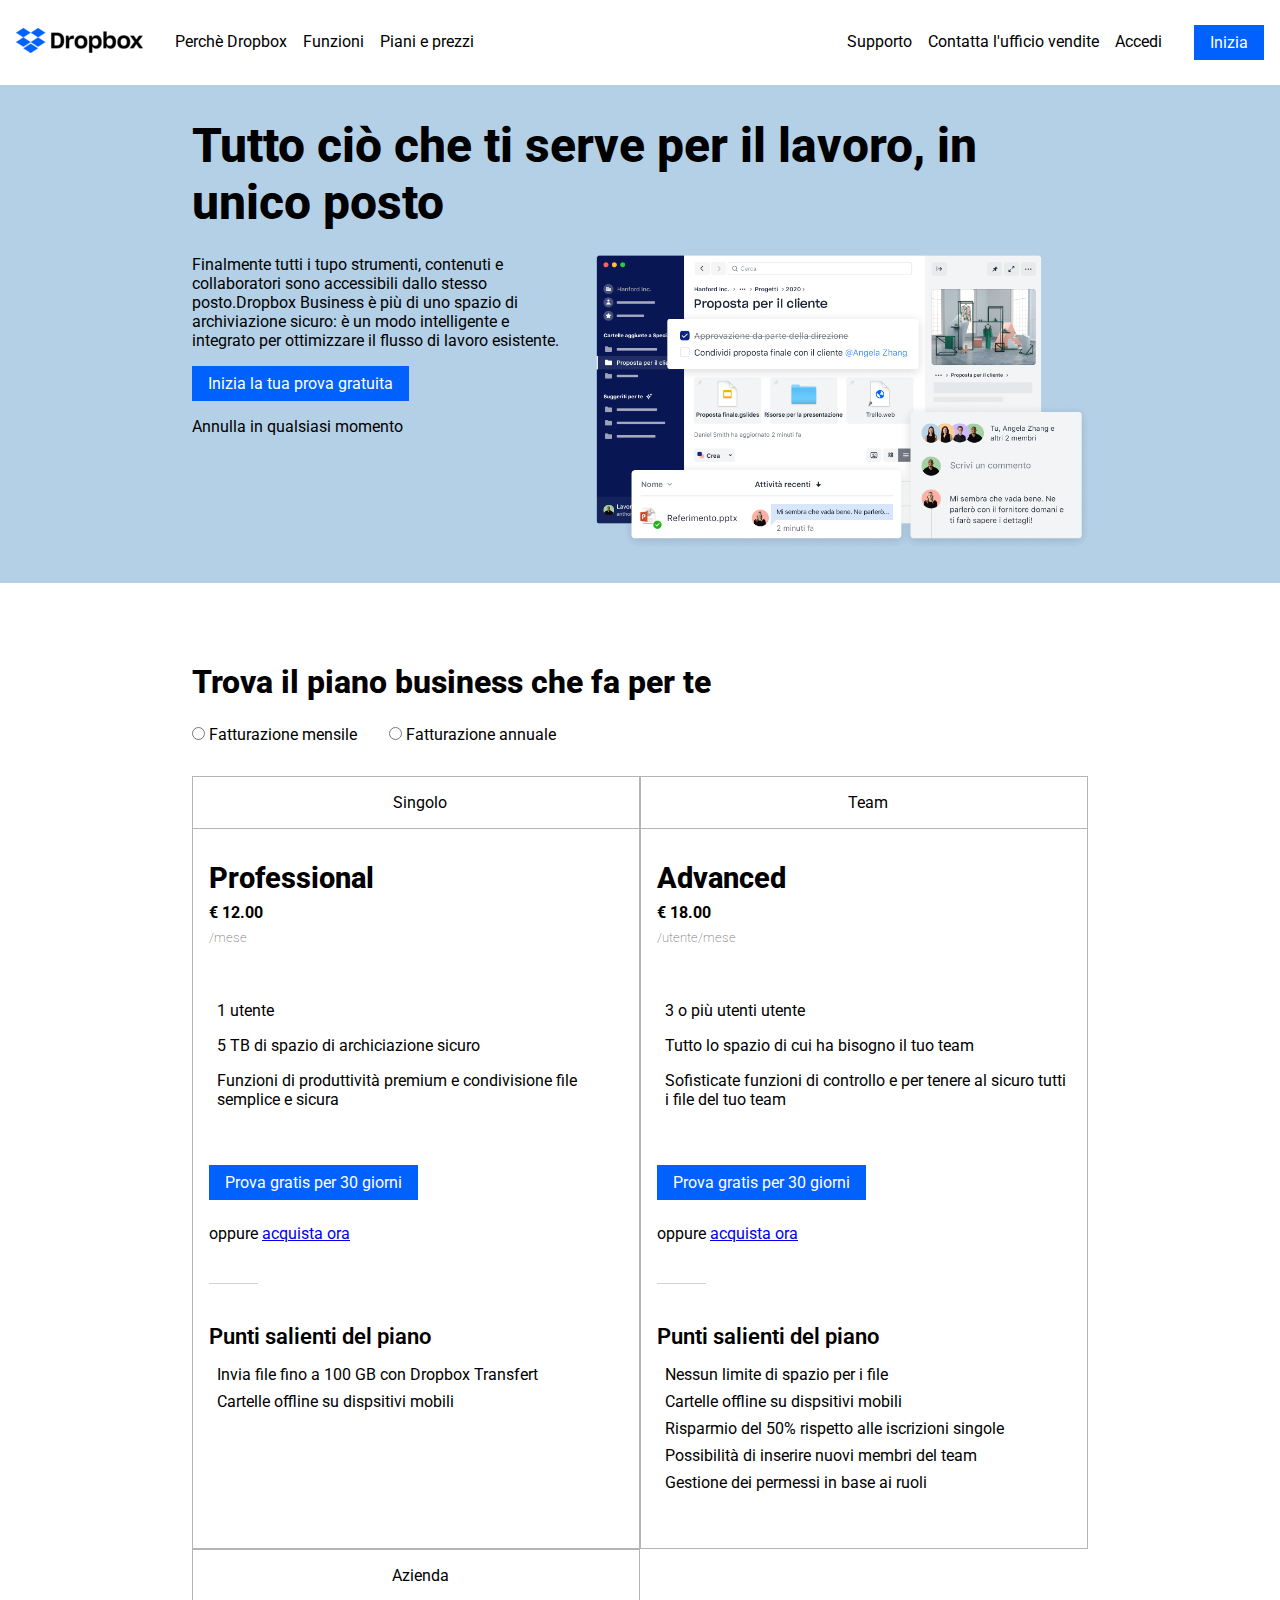
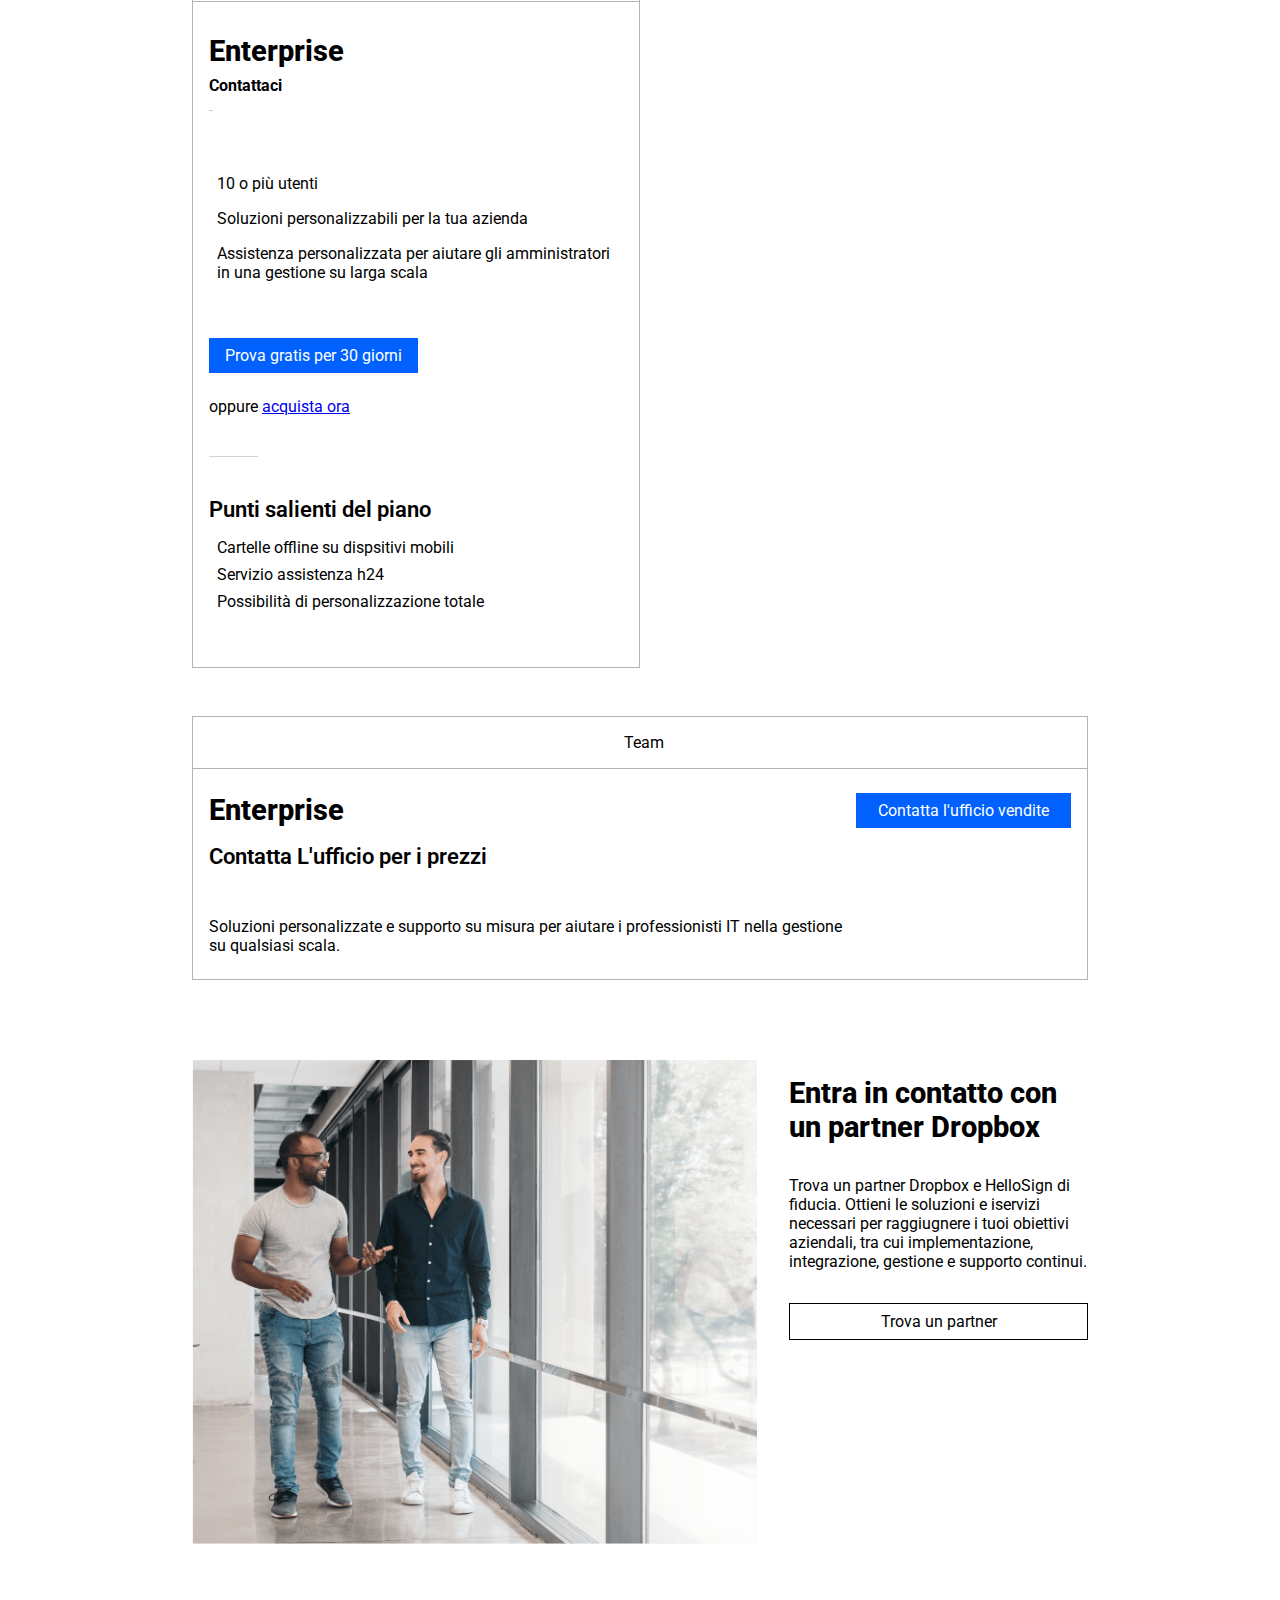
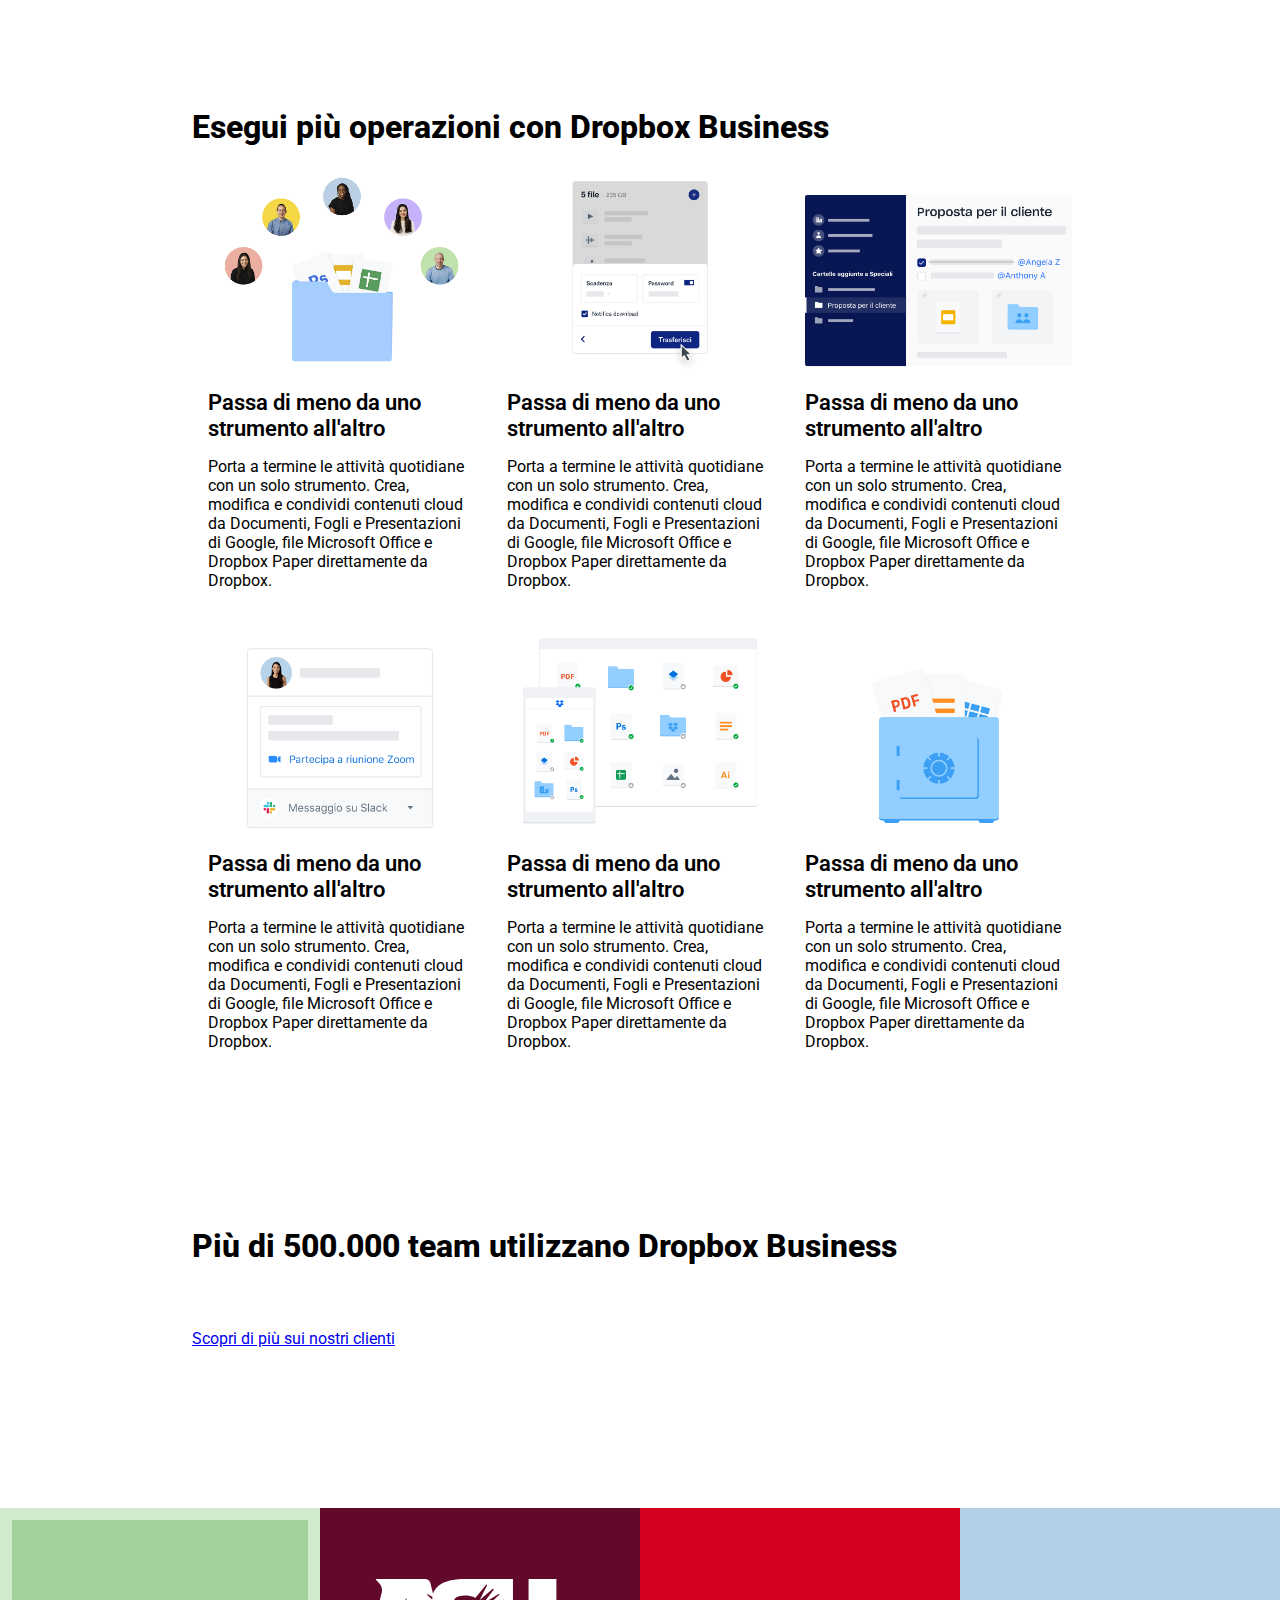
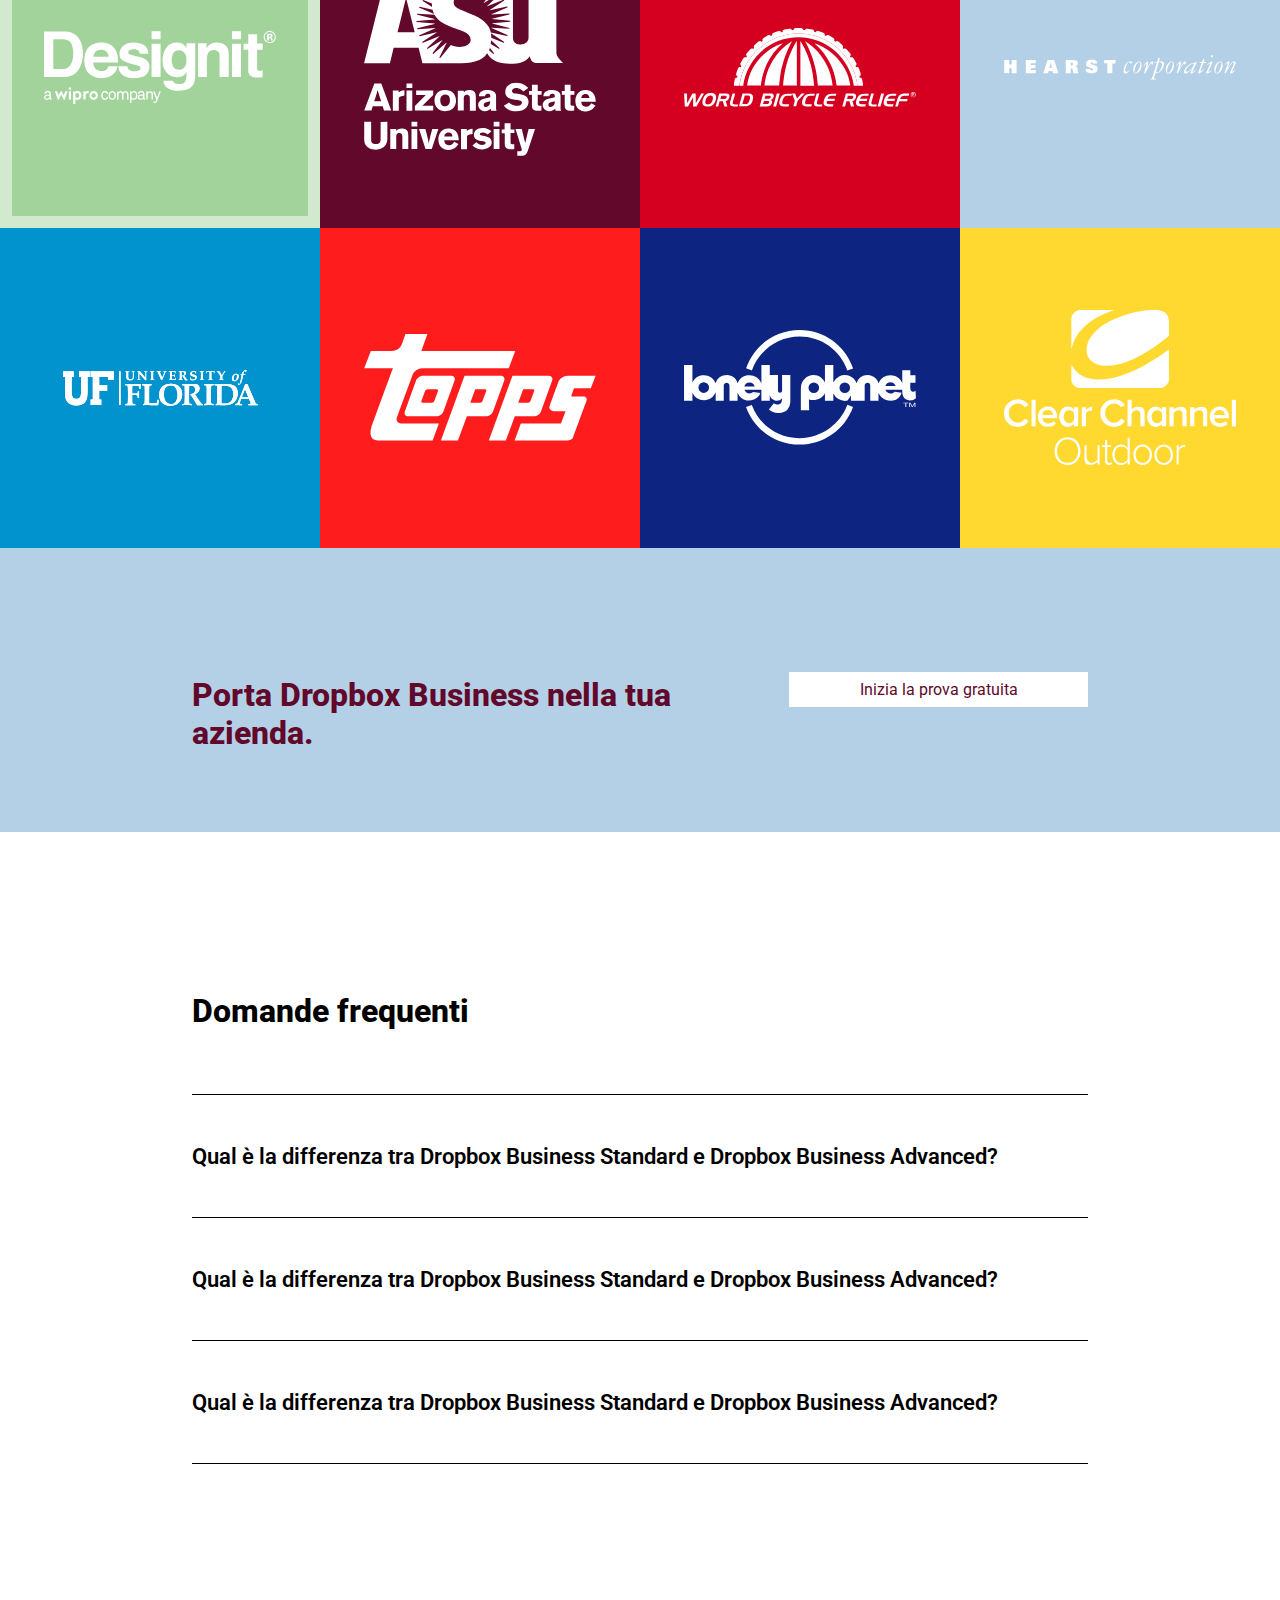
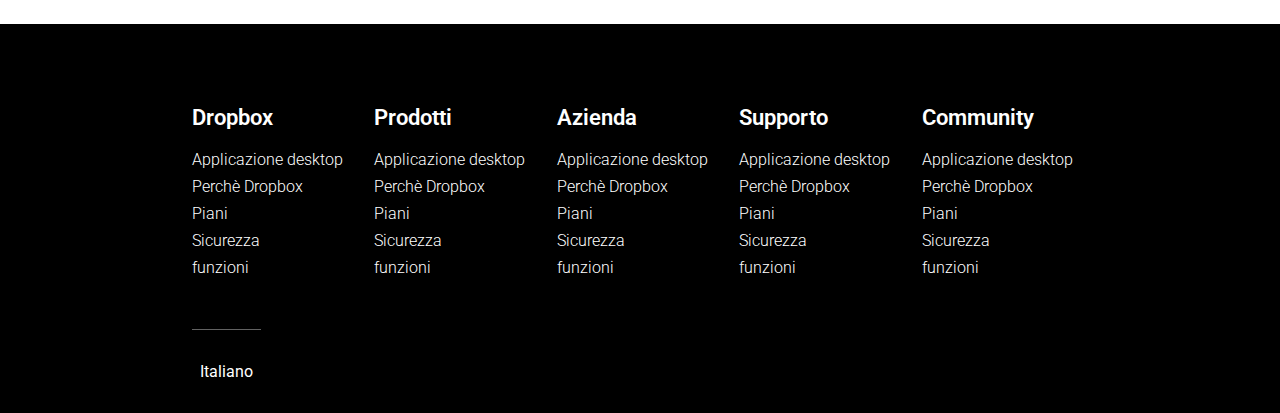
==== commit 69662dfb: "fix structure and add style for laptop<1024" ====
--- a/bonus_mediaquery/index.html
+++ b/bonus_mediaquery/index.html
@@ -32,7 +32,7 @@
       <div class="row">
         <div id="left_menu" class="col-6">
           <div id="logo">
-            <img src="./img/logo-small.png" alt="" />
+            <img src="./img/logo-small.png" alt=""/>
           </div>
           <!-- /logo -->
           <nav id="left_nav">
@@ -90,7 +90,7 @@
           <h1>Tutto ciò che ti serve per il <br> lavoro, in unico posto</h1>
           <!-- /title -->
           <div class="row row_fix">
-            <div class="column_fix col-4 flex_c col-12_sm">
+            <div class="column_fix col-4 flex_c col-12_sm col-6-lap">
               <p>
                 Finalmente tutti i tupo strumenti, contenuti e collaboratori
                 sono accessibili dallo stesso posto.Dropbox Business è più di
@@ -114,7 +114,7 @@
       <!-- /hero section -->
 
       <div class="plans py-10 py-3">
-        <div class="container container_90">
+        <div class="container container_90 container_70">
           <h2>Trova il piano business che fa per te</h2>
           <!-- /title -->
           <div class="radio" id="radio_a">
@@ -129,7 +129,7 @@
           </div>
           <!-- /choice -->
           <div class="row wrap">
-            <div class="column col-4 border col-12_sm hover">
+            <div class="column col-4 border col-12_sm col-6-lap hover">
               <div class="plan_name border_bottom">
                 <div>
                   <i class="fa-solid fa-user"></i>
@@ -206,7 +206,7 @@
               <!-- /information -->
             </div>
             <!-- /single plan -->
-            <div class="column col-4 border col-12_sm hover">
+            <div class="column col-4 border col-12_sm col-6-lap hover">
               <div class="plan_name border_bottom">
                 <div>
                   <i class="fa-solid fa-users"></i>
@@ -302,7 +302,7 @@
               <!-- /information -->
             </div>
             <!-- /team plan -->
-            <div class="column col-4 border col-12_sm hover">
+            <div class="column col-4 border col-12_sm col-6-lap hover">
               <div class="plan_name border_bottom">
                 <div>
                   <i class="fa-solid fa-building"></i>
@@ -421,7 +421,7 @@
       <!-- /plans section -->
 
       <div class="partner pbottom-10">
-        <div class="container container_90">
+        <div class="container container_90 container_70">
           <div class="row partner_mobile ">
             <div class="pr-1 col-8">
               <img src="./img/partner.png" alt="" />
@@ -446,7 +446,7 @@
       <!-- /cta partener section-->
 
       <div class="operations pbottom-10">
-        <div class="container container_90">
+        <div class="container container_90 container_70">
           <h2>Esegui più operazioni con Dropbox Business</h2>
           <div class="row">
             <div class="col-4 col-6-sm">
@@ -515,7 +515,7 @@
       <!-- /functions section -->
 
       <div class="company_partners pbottom-10">
-        <div class="container pbottom-10 container_90">
+        <div class="container pbottom-10 container_90 container_70">
           <h2 class="pbottom-4">
             Più di 500.000 team utilizzano <br>
             Dropbox Business
@@ -524,7 +524,7 @@
         </div>
         <!-- /title -->
         <div class="row">
-          <div class="col-4 col-6-sm">
+          <div class="col-4 col-6-sm col-6-lap">
             <div class="row">
               <div class="col-6 light_des">
                 <div class="des">
@@ -559,7 +559,7 @@
             </div>
           </div>
           <!-- /section brand center -->
-          <div class="col-4 col-6-sm">
+          <div class="col-4 col-6-sm col-6-lap">
             <div class="row">
               <div class="col-6 bic">
                 <img src="./img/world_bicycle_relief.svg" alt="" />
@@ -581,7 +581,7 @@
         </div>
         <!-- /brand -->
         <div class="free_trial">
-          <div class="container container_90">
+          <div class="container container_90 container_70">
             <div class="row">
               <div class="col-8 col-12_sm">
                 <h2>
@@ -602,7 +602,7 @@
       <!-- /company partners -->
 
       <div class="faq pbottom-10">
-        <div class="container container_90">
+        <div class="container container_90 container_70">
           <div class="row flex_c col-12">
             <div class="border_bottom_acc col-12 pbottom-4">
               <h2>Domande frequenti</h2>
@@ -673,9 +673,9 @@
     <!-- /#app_main -->
 
     <footer id="app_footer">
-      <div class="container_70 container_90">
-        <div class="row">
-          <div class="w-5">
+      <div class="container_70 container_90 container_70">
+        <div class="row menu">
+          <div class="w-5 hover">
             <div class="title">
               <h4>
                 Dropbox
@@ -691,7 +691,7 @@
               </ul>
             </div>
           </div>
-          <div class="w-5">
+          <div class="w-5 hover">
             <div class="title">
               <h4>
                 Prodotti
@@ -707,7 +707,7 @@
               </ul>
             </div>
           </div>
-          <div class="w-5">
+          <div class="w-5 hover">
             <div class="title">
               <h4>
                 Azienda
@@ -723,7 +723,7 @@
               </ul>
             </div>
           </div>
-          <div class="w-5">
+          <div class="w-5 hover">
             <div class="title">
               <h4>
                 Supporto
@@ -739,7 +739,7 @@
               </ul>
             </div>
           </div>
-          <div class="w-5">
+          <div class="w-5 hover">
             <div class="title">
               <h4>
                 Community
--- a/bonus_mediaquery/style.css
+++ b/bonus_mediaquery/style.css
@@ -583,26 +583,28 @@
 /* #region footer */
   #app_footer{
     background-color: var(--bg-tertiary);
-  }
-
-  .container_70>.row{
-    gap: 1rem;
-
-    #language{
-      color: var(--cl_txt-secondary);
-      padding-top: 2rem;
-      display: flex;
-      justify-content: flex-start;
-      align-items: center;
-      gap: 0.5rem;
-      border-top: 1px solid rgba(255, 255, 255, 0.385);
-
-      .fa-chevron-up{
-        font-size: 0.5rem;
-      }
-    } 
-  }
-
+
+    .container_70>.row{
+      gap: 1rem;
+  
+      #language{
+        color: var(--cl_txt-secondary);
+        padding-top: 2rem;
+        display: flex;
+        justify-content: flex-start;
+        align-items: center;
+        gap: 0.5rem;
+        border-top: 1px solid rgba(255, 255, 255, 0.385);
+  
+        .fa-chevron-up{
+          font-size: 0.5rem;
+        }
+      } 
+    }
+  
+  }
+
+  
   .title{
     padding-top: 5rem;
     color: var(--cl_txt-secondary);
@@ -668,290 +670,405 @@
 
 /* #region media query */
 
-/* #region mobile */
-@media screen and (max-width: 576px){
-  
-
-/* #region txt size mobile*/
-h1{
-    font-size: 1.7rem;
+/* #region laptop */
+@media screen and (max-width: 1410px){
+  br{
+    display: none;
+  }
+  
+  .my-4{
+    margin-bottom: 0rem;
+  }
+  
+  .col-6-lap{
+    width: calc((100%/12)*6);
+  }
+  
+  .icon{
+    position: relative;
+    bottom: 0;
+  }
+  
+  .hero{
+    padding-bottom: 2rem;
+  }
+  
+  .py-10{
+    padding: 5rem 0;
+  }
+  
+  .wrap{
+    flex-wrap: wrap;
+  }
+  
+  .plans .row{
+    gap: 0rem;
+  }
+  
+  .container_70{
+    width: 70%;
+  }
+
+  .middle{
+    display: none;
+  }
+
+  .ptop-4{
+    padding-top: 1rem;
+  }
+  
+  /* #region txt size mobile*/
+  h1{
+    font-size: 3rem;
     font-weight: 800;
-}
-
-h2 {
-  font-size: 1.5rem;
+  }
+  
+  h2 {
+  font-size: 2rem;
   font-weight: 800;
   padding-bottom: 0rem;
-}
-
-h3 {
-  font-size: 1.2rem;
+  }
+  
+  h3 {
+  font-size: 1.8rem;
   font-weight: 800;
-}
-
-h4 {
-  font-size: 1rem;
+  }
+  
+  h4 {
+  font-size: 1.4rem;
   font-weight: 600;
-}
-
-p,
-span {
+  }
+  
+  p,
+  span {
   font-size: 1rem;
   font-weight: 400;
-}
-/* #endregion txt size mobile*/
-
-/* #region header */
-  #app_header{
+  }
+}
+
+.plans{
+  .fa-chevron-down, .fa-chevron-up{
     display: none;
   }
-
-  #app_header_mobile{
-    display: flex;
-    position: sticky;
-    top: 0;
-    background-color: var(--bg-primary);
-  }
-
-  .box_shadow{
-      box-shadow: 0px 15px 51px -23px #616161;
-  }
-
-  #app_header_mobile>.row{
+}
+
+/* #endregion laptop  */
+
+/* #region mobile */
+@media screen and (max-width: 767px){
+  
+
+  /* #region txt size mobile*/
+  h1{
+      font-size: 1.7rem;
+      font-weight: 800;
+  }
+  
+  h2 {
+    font-size: 1.5rem;
+    font-weight: 800;
+    padding-bottom: 0rem;
+  }
+  
+  h3 {
+    font-size: 1.2rem;
+    font-weight: 800;
+  }
+  
+  h4 {
+    font-size: 1rem;
+    font-weight: 600;
+  }
+  
+  p,
+  span {
+    font-size: 1rem;
+    font-weight: 400;
+  }
+  /* #endregion txt size mobile*/
+  
+  /* #region header */
+    #app_header{
+      display: none;
+    }
+  
+    #app_header_mobile{
       display: flex;
-      width: 100%;
-      justify-content: space-between;
-      align-items: center;
-      padding: 1rem;
-
-      i{
-        font-size: 1.5rem;
-      }
-  }
-
-  .menu_list{
-      display: none;   
-  }
-
-  #hamburger_menu:hover .fa-bars{
-      color: var(--cl_btn-primary);
-  }
-
-  #hamburger_menu:hover .menu_list{
-      display: inline;
-      position: absolute;
-      left: 0;
-      top: 3.7rem;
+      position: sticky;
+      top: 0;
       background-color: var(--bg-primary);
-      padding: 0rem 2rem;
-      width: 100%;
-    
-      ul{
-        list-style: none;
-        padding: 1rem 0;
-        border-top: 1px solid var(--cl_btn-primary);
-
-        li{
-          padding-bottom: 0.5rem;
+    }
+  
+    .box_shadow{
+        box-shadow: 0px 15px 51px -23px #616161;
+    }
+  
+    #app_header_mobile>.row{
+        display: flex;
+        width: 100%;
+        justify-content: space-between;
+        align-items: center;
+        padding: 1rem;
+  
+        i{
+          font-size: 1.5rem;
         }
-
-        li>a{
-          text-decoration: none;
-          color: var(--cl_txt-primary);
-          font-weight: 500;
+    }
+  
+    .menu_list{
+        display: none;   
+    }
+  
+    #hamburger_menu:hover .fa-bars{
+        color: var(--cl_btn-primary);
+    }
+  
+    #hamburger_menu:hover .menu_list{
+        display: inline;
+        position: absolute;
+        left: 0;
+        top: 3.7rem;
+        background-color: var(--bg-primary);
+        padding: 0rem 2rem;
+        width: 100%;
+      
+        ul{
+          list-style: none;
+          padding: 1rem 0;
+          border-top: 1px solid var(--cl_btn-primary);
+  
+          li{
+            padding-bottom: 0.5rem;
+          }
+  
+          li>a{
+            text-decoration: none;
+            color: var(--cl_txt-primary);
+            font-weight: 500;
+          }
+  
+          a:hover{
+            color: var(--cl_btn-primary);
+          }
         }
-
-        a:hover{
-          color: var(--cl_btn-primary);
-        }
-      }
-  }
-/* #endregion header */
-
-/* #region main */
-  #app_main > .hero {
-    padding: 1rem 0;
-    background-color: var(--bg-secondary);
-  }
-  .container_90{
-    width: 90%;
-  }
-
-  .col-6-sm{
-    width: calc((100%/12)*6);
-  }
-
-  .col-12_sm{
-    width: calc((100%/12)*12);
-  }
-
-  .wrap{
-    flex-wrap: wrap;
-  }
-
-  .hero_mobile{
-    display: none;
-  }
-
-  .icon{
-    position: static;
-  }
-
-  .align-self-end{
-    align-self: flex-end;
-  }
-
-  .align-self-center{
-    align-self: center;
-  }
-
-  .py-3{
-    padding: 3rem 0;
-  }
-
-/* plans */
-  #radio_a{
-    display: flex;
-    flex-direction: column;
-    justify-content: flex-start;
-    align-items: flex-start;
-    gap: 1rem;
-  }
-
-  .plan_name{
-    display: flex;
-    justify-content: space-between;
-  }
-
-  .information{
-
-    .period_fee{
-      padding-bottom: 1rem;
-    }
-
-    .button_primary{
-      margin-top: 2rem;
-    }
-
-  }
-
-  .personal_plan{
-    .row{
-      flex-direction: column;
-      .column{
-        h4{
-          padding-bottom: 2rem;
-        }
-
-        h3{
-          padding-bottom: 0.5rem;
-        }
-      }
-    }
-  }
-  
-  .information, .fa-chevron-up, .unhover{
-    display: none;
-  }
-
-
-  .hover:hover .information,.hover:hover .fa-chevron-up, .hover:hover .unhover{
-    display: inline-flex;
-  }
-
-  .hover:hover .fa-chevron-down{
-    display: none;
-  }
-
-  .personal_plan{
-    margin-top: 1rem;
-  }
-
-/* partner */
-
-.partner_mobile{
-  .pr-1{
-    display: none;
-  }
-
-  .bg_img{
-
-    background-image: url(./img/partner.png);
-    background-size: cover;
-    height: 250px;
-    .py-2{
+    }
+  /* #endregion header */
+  
+  /* #region main */
+    #app_main > .hero {
       padding: 1rem 0;
-    }
-  }
-
-  .content{
-    height: 100%;
-    padding: 1rem;
-    background-color: rgba(255, 255, 255, 0.396);
-  }
-
- 
-
-  .ptop-4{
-    padding-top: 0rem;
-  }
-}
-
-.pbottom-10{
-  padding-bottom: 4rem;
-}
-
-/* operations */
-.operations{
-  h2{
-    padding-bottom: 1.5rem;
-  }
-
-  .row{
+      background-color: var(--bg-secondary);
+    }
+    .container_90{
+      width: 90%;
+    }
+  
     .col-6-sm{
       width: calc((100%/12)*6);
-
-      p{
+    }
+  
+    .col-12_sm{
+      width: calc((100%/12)*12);
+    }
+  
+    .wrap{
+      flex-wrap: wrap;
+    }
+  
+    .hero_mobile{
+      display: none;
+    }
+  
+    .icon{
+      position: static;
+    }
+  
+    .align-self-end{
+      align-self: flex-end;
+    }
+  
+    .align-self-center{
+      align-self: center;
+    }
+  
+    .py-3{
+      padding: 3rem 0;
+    }
+  
+  /* plans */
+    #radio_a{
+      display: flex;
+      flex-direction: column;
+      justify-content: flex-start;
+      align-items: flex-start;
+      gap: 1rem;
+    }
+  
+    .plan_name{
+      display: flex;
+      justify-content: space-between;
+    }
+  
+    .information{
+  
+      .period_fee{
+        padding-bottom: 1rem;
+      }
+  
+      .button_primary{
+        margin-top: 2rem;
+      }
+  
+    }
+  
+    .personal_plan{
+      .row{
+        flex-direction: column;
+        .column{
+          h4{
+            padding-bottom: 2rem;
+          }
+  
+          h3{
+            padding-bottom: 0.5rem;
+          }
+        }
+      }
+    }
+    
+    .information, .fa-chevron-up, .unhover{
+      display: none;
+    }
+  
+  
+    .hover:hover .information,.hover:hover .fa-chevron-up, .hover:hover .unhover{
+      display: inline-flex;
+    }
+  
+    .hover:hover .fa-chevron-down{
+      display: none;
+    }
+  
+    .personal_plan{
+      margin-top: 1rem;
+    }
+  
+  /* partner */
+  
+  .partner_mobile{
+    .pr-1{
+      display: none;
+    }
+  
+    .bg_img{
+  
+      background-image: url(./img/partner.png);
+      background-size: cover;
+      height: 250px;
+      .py-2{
+        padding: 1rem 0;
+      }
+    }
+  
+    .content{
+      height: 100%;
+      padding: 1rem;
+      background-color: rgba(255, 255, 255, 0.396);
+    }
+  
+   
+  
+    .ptop-4{
+      padding-top: 0rem;
+    }
+  }
+  
+  .pbottom-10{
+    padding-bottom: 4rem;
+  }
+  
+  /* operations */
+  .operations{
+    h2{
+      padding-bottom: 1.5rem;
+    }
+  
+    .row{
+      gap: 0;
+      .col-6-sm{
+        width: 50%;
+  
+        p{
+          display: none;
+        }
+      }
+    }
+  }
+  
+  /* company */
+  .company_partners>.container{
+    h2{
+      padding-bottom: 1rem;
+    }
+  }
+  
+  .company_partners>.row{
+    .middle{
+      display: none;
+    }
+  
+    img{
+      padding: 0.5rem;
+    }
+  }
+  
+  .free_trial{
+    padding: 3rem 0;
+    .row{
+      align-items: flex-start;
+      flex-direction: column;
+      h2{
+        padding-top: 0;
+        padding-bottom: 1.5rem;
+      }
+    }
+  }
+  /* footer */
+  #app_footer{
+    .menu{
+      flex-direction: row;
+      flex-wrap: wrap;
+  
+      &>div{
+        width: 47%;
+      }
+  
+      .title{
+        padding-top: 1rem;
+      }
+  
+      /* div:first-child .title{
+        padding-top: 2rem;
+      } */
+  
+      .list_footer{
         display: none;
       }
-    }
-  }
-}
-
-/* company */
-.company_partners>.container{
-  h2{
-    padding-bottom: 1rem;
-  }
-}
-
-.company_partners>.row{
-  .middle{
-    display: none;
-  }
-
-  img{
-    padding: 0.5rem;
-  }
-}
-
-.free_trial{
-  padding: 3rem 0;
-  .row{
-    align-items: flex-start;
-    flex-direction: column;
-    h2{
-      padding-top: 0;
-      padding-bottom: 1.5rem;
-    }
-  }
-}
-/* #endregion main */
-
-}
-
-
-
+  
+      .hover:hover .list_footer {
+        display: inline-block;
+      }
+    }
+  }
+  
+  
+  /* #endregion main */
+  
+  }
+  
 /* #endregion mobile */
 
+
+
+
 /* #endregion media query */